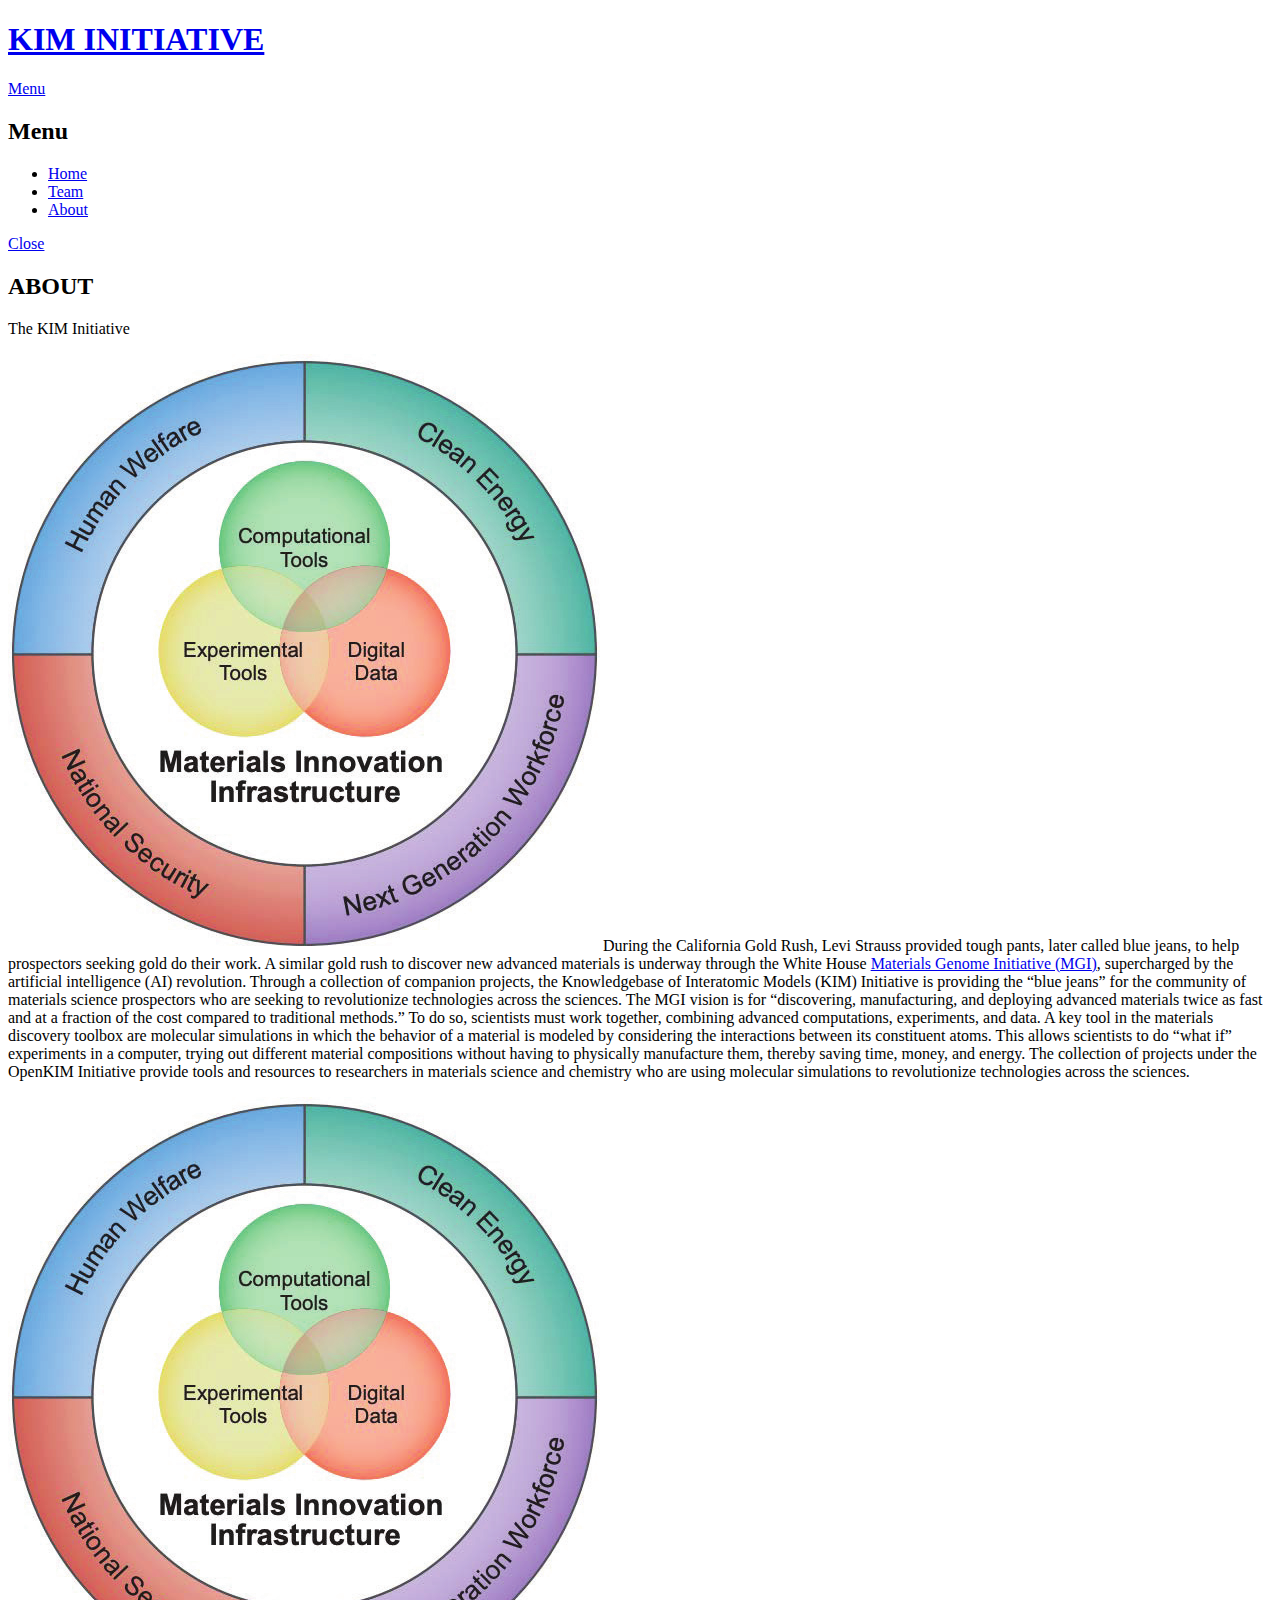
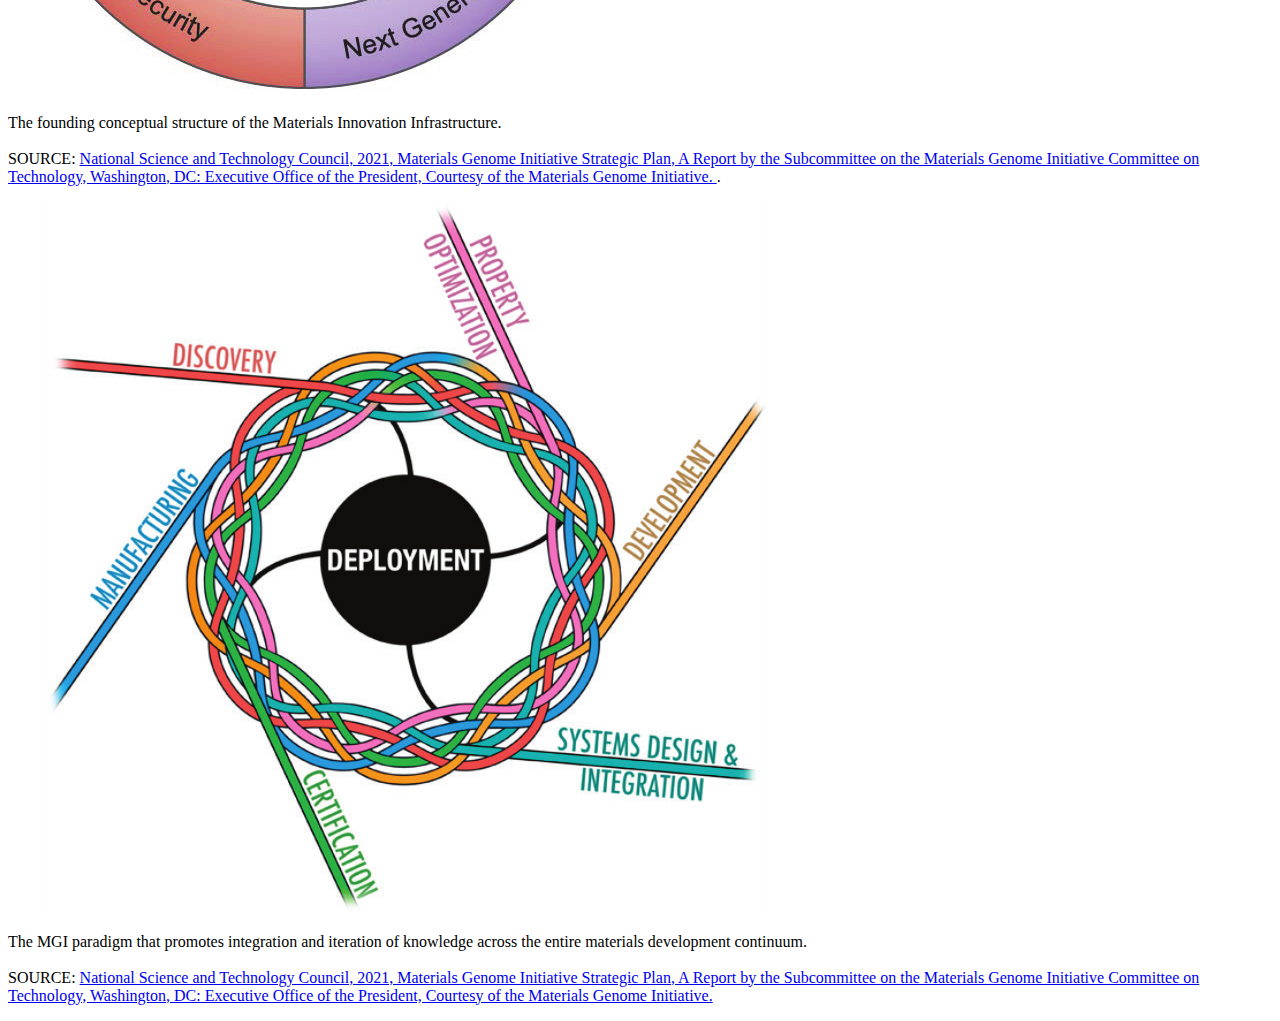
==== about.html @ f0a4ee63 "Add round kim logo, about page, main top learn more button" ====
<!DOCTYPE HTML>
<!--
	Solid State by HTML5 UP
	html5up.net | @ajlkn
	Free for personal and commercial use under the CCA 3.0 license (html5up.net/license)
-->
<html>

<head>
    <title>KIM INITIATIVE</title>
    <meta charset="utf-8" />
    <meta name="viewport" content="width=device-width, initial-scale=1, user-scalable=no" />
    <link rel="stylesheet" href="assets/css/main.css" />
    <noscript>
        <link rel="stylesheet" href="assets/css/noscript.css" />
    </noscript>
</head>

<body class="is-preload">

    <!-- Page Wrapper -->
    <div id="page-wrapper">

        <!-- Header -->
        <header id="header">
            <h1><a href="index.html">KIM INITIATIVE</a></h1>
            <nav>
                <a href="#menu">Menu</a>
            </nav>
        </header>

        <!-- Menu -->
        <nav id="menu">
            <div class="inner">
                <h2>Menu</h2>
                <ul class="links">
                    <li><a href="index.html">Home</a></li>
                    <li><a href="team.html">Team</a></li>
                    <li><a href="about.html">About</a></li>

                </ul>
                <a href="#" class="close">Close</a>
            </div>
        </nav>


        <!-- Wrapper -->
        <section id="wrapper">
            <header>
                <div class="inner">
                    <h2>ABOUT</h2>
                    <p>The KIM Initiative</p>
                </div>
            </header>

            <!-- Content -->

            <section class="wrapper  style1">
                <div class="inner">
                    <!-- <h3 class="major">Lorem ipsum dolor</h3> -->
                    <p><span class="image right"><img src="images/mgi_concept_structure.png"
                                alt="The founding conceptual structure of the Materials Innovation Infrastructure. SOURCE: National Science and Technology Council, 2021, Materials Genome Initiative Strategic Plan, A Report by the Subcommittee on the Materials Genome Initiative Committee on Technology, Washington, DC: Executive Office of the President, https://www.mgi.gov/sites/default/files/documents/MGI-2021-Strategic-Plan.pdf. Courtesy of the Materials Genome Initiative." /></span>During
                        the
                        California Gold
                        Rush, Levi Strauss provided tough pants,
                        later called blue jeans, to help prospectors seeking gold do their work. A
                        similar gold rush to discover new advanced materials is underway through
                        the White House <a
                            href="https://urldefense.proofpoint.com/v2/url?u=https-3A__www.mgi.gov_&d=DwIDaQ&c=slrrB7dE8n7gBJbeO0g-IQ&r=381O9jtKBxibcfT-2ivJMg&m=bTVy263Oti-pcMmK9OkUUCGPPVwXC06Tms4yRc2yTEPvdGibhcpRqh5Pj7lYFfXk&s=VzP3io6qEziQ2hsjiK24cLnwviiCS4mzLfBC6yzPMXs&e= "
                            target="_blank">Materials
                            Genome Initiative (MGI)</a>, supercharged by the artificial intelligence
                        (AI) revolution. Through a collection of companion projects, the
                        Knowledgebase of Interatomic Models (KIM) Initiative is providing the
                        “blue jeans” for the community of materials science prospectors who are
                        seeking to revolutionize technologies across the sciences.

                        The MGI vision is for “discovering, manufacturing, and deploying advanced
                        materials twice as fast and at a fraction of the cost compared to
                        traditional methods.” To do so, scientists must work together, combining
                        advanced computations, experiments, and data. A key tool in the materials
                        discovery toolbox are molecular simulations in which the behavior of a
                        material is modeled by considering the interactions between its
                        constituent atoms. This allows scientists to do “what if” experiments in a
                        computer, trying out different material compositions without having to
                        physically manufacture them, thereby saving time, money, and energy.

                        The collection of projects under the OpenKIM Initiative provide tools and
                        resources to researchers in materials science and chemistry who are using
                        molecular simulations to revolutionize technologies across the sciences.</p>


                </div>
            </section>
        </section>
        <section class="wrapper">
            <section class="inner">
                <!-- <section class="features"> -->
                <div class="box alt">
                    <div class="row gtr-uniform">
                        <div class="col-6">

                            <span class="image fit"><img src="images/mgi_concept_structure.png" alt="" />
                                <p>The founding conceptual structure of the Materials Innovation
                                    Infrastructure.<br><br>SOURCE:
                                    <a
                                        href="https://www.mgi.gov/sites/default/files/documents/MGI-2021-Strategic-Plan.pdf">National
                                        Science and Technology Council, 2021, Materials Genome Initiative Strategic
                                        Plan, A Report by the Subcommittee on the Materials Genome Initiative Committee
                                        on Technology, Washington, DC: Executive Office of the President, Courtesy of
                                        the Materials Genome Initiative.
                                    </a>.
                                </p>
                            </span>
                        </div>
                        <div class="col-6"><span class="image fit"><img src="images/discovery_to_deployment.png"
                                    alt="" />
                                <p>The MGI paradigm that promotes integration and iteration of knowledge across the
                                    entire materials development continuum.</br><br>SOURCE: <a
                                        href="https://www.mgi.gov/sites/default/files/documents/MGI-2021-Strategic-Plan.pdf">National
                                        Science and
                                        Technology Council, 2021, Materials Genome Initiative Strategic Plan, A
                                        Report by the Subcommittee on the Materials Genome
                                        Initiative Committee on Technology, Washington, DC: Executive Office of the
                                        President,
                                        Courtesy of the Materials Genome
                                        Initiative.</a></p>
                            </span>
                        </div>
                    </div>
                </div>
            </section>
        </section>

    </div>


    <!-- Footer -->


    </div>

    <!-- Scripts -->
    <script src="assets/js/jquery.min.js"></script>
    <script src="assets/js/jquery.scrollex.min.js"></script>
    <script src="assets/js/browser.min.js"></script>
    <script src="assets/js/breakpoints.min.js"></script>
    <script src="assets/js/util.js"></script>
    <script src="assets/js/main.js"></script>

</body>

</html>
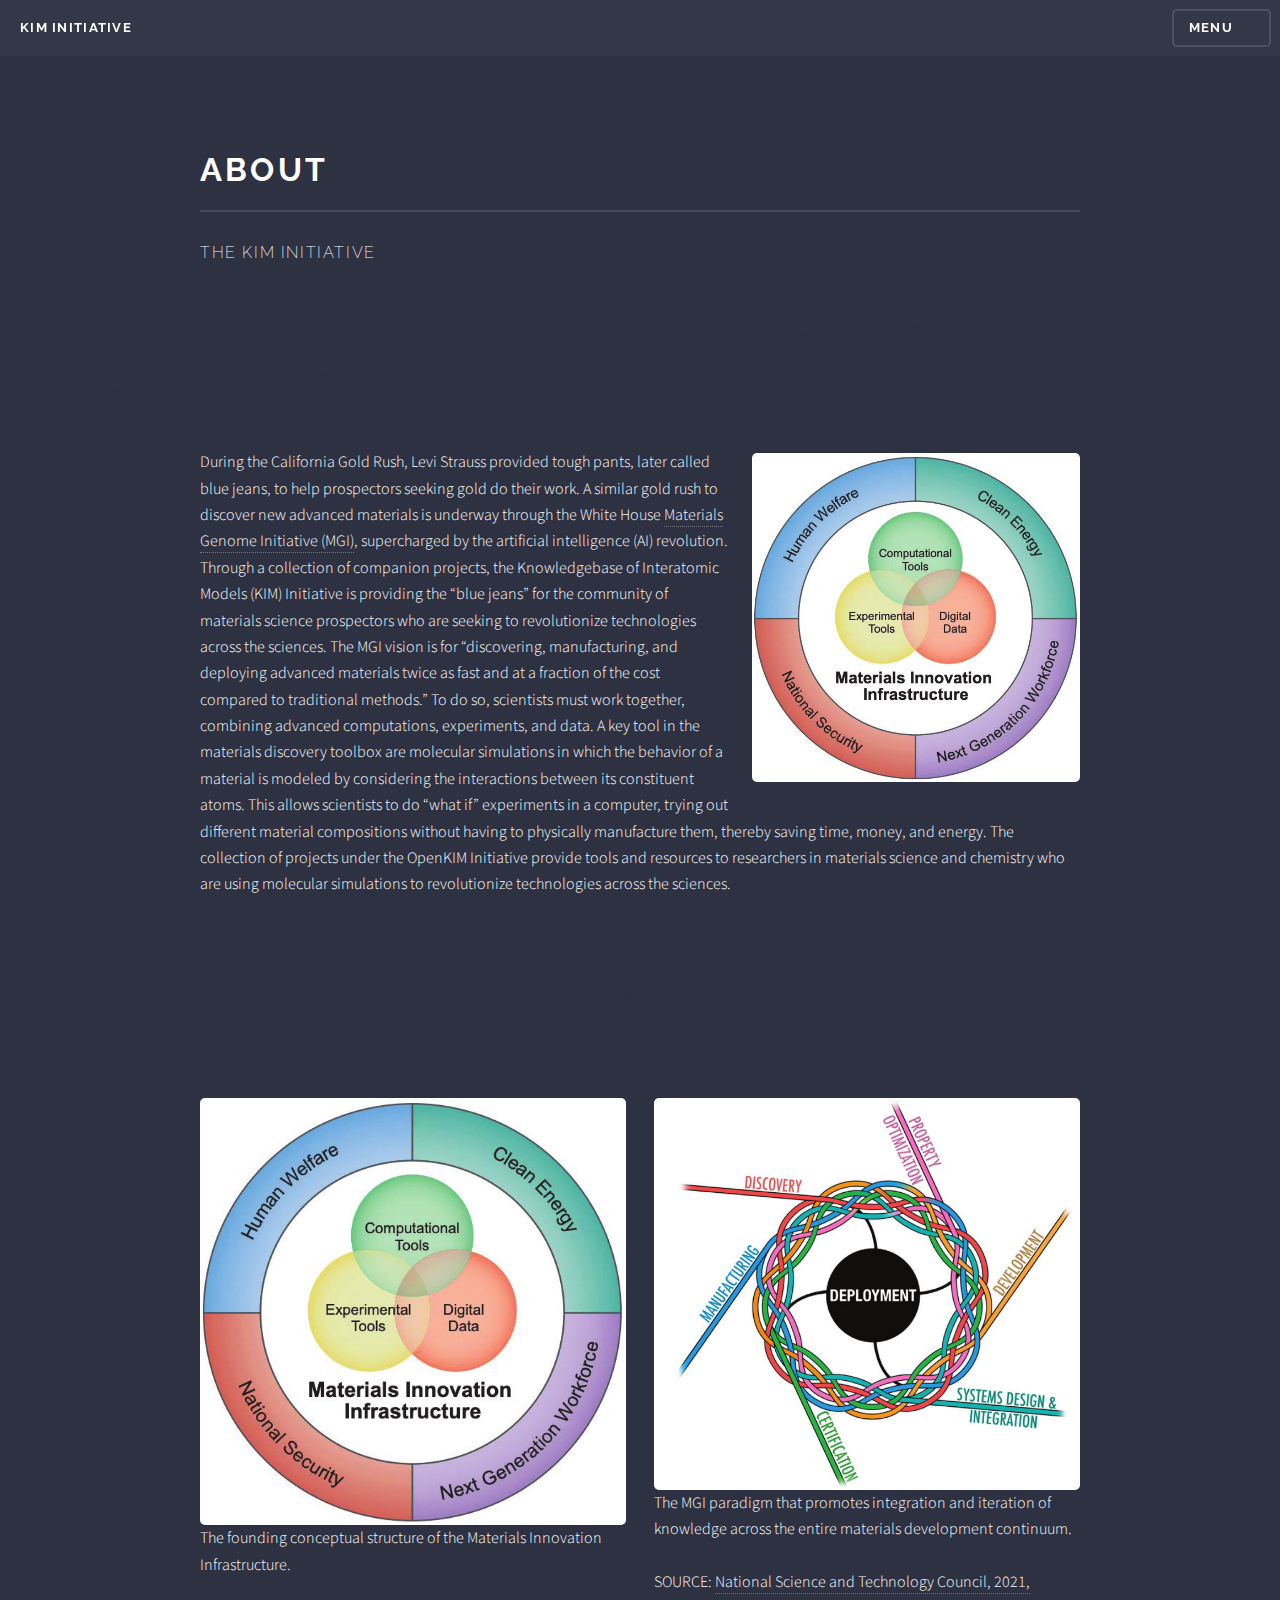
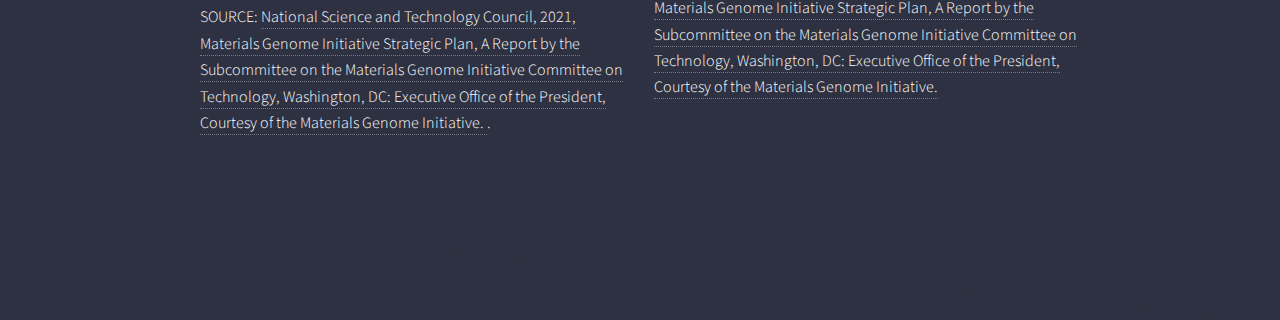
==== commit 4ad7d16e: "Remove conflict banner->wrapper shape" ====
--- a/about.html
+++ b/about.html
@@ -54,43 +54,45 @@
             </header>
 
             <!-- Content -->
+            <div class="wrapper">
+                <section class="wrapper style1">
+                    <div class="inner">
+                        <!-- <h3 class="major">Lorem ipsum dolor</h3> -->
+                        <p><span class="image right"><img src="images/mgi_concept_structure.png"
+                                    alt="The founding conceptual structure of the Materials Innovation Infrastructure. SOURCE: National Science and Technology Council, 2021, Materials Genome Initiative Strategic Plan, A Report by the Subcommittee on the Materials Genome Initiative Committee on Technology, Washington, DC: Executive Office of the President, https://www.mgi.gov/sites/default/files/documents/MGI-2021-Strategic-Plan.pdf. Courtesy of the Materials Genome Initiative." /></span>During
+                            the
+                            California Gold
+                            Rush, Levi Strauss provided tough pants,
+                            later called blue jeans, to help prospectors seeking gold do their work. A
+                            similar gold rush to discover new advanced materials is underway through
+                            the White House <a
+                                href="https://urldefense.proofpoint.com/v2/url?u=https-3A__www.mgi.gov_&d=DwIDaQ&c=slrrB7dE8n7gBJbeO0g-IQ&r=381O9jtKBxibcfT-2ivJMg&m=bTVy263Oti-pcMmK9OkUUCGPPVwXC06Tms4yRc2yTEPvdGibhcpRqh5Pj7lYFfXk&s=VzP3io6qEziQ2hsjiK24cLnwviiCS4mzLfBC6yzPMXs&e= "
+                                target="_blank">Materials
+                                Genome Initiative (MGI)</a>, supercharged by the artificial intelligence
+                            (AI) revolution. Through a collection of companion projects, the
+                            Knowledgebase of Interatomic Models (KIM) Initiative is providing the
+                            “blue jeans” for the community of materials science prospectors who are
+                            seeking to revolutionize technologies across the sciences.
 
-            <section class="wrapper  style1">
-                <div class="inner">
-                    <!-- <h3 class="major">Lorem ipsum dolor</h3> -->
-                    <p><span class="image right"><img src="images/mgi_concept_structure.png"
-                                alt="The founding conceptual structure of the Materials Innovation Infrastructure. SOURCE: National Science and Technology Council, 2021, Materials Genome Initiative Strategic Plan, A Report by the Subcommittee on the Materials Genome Initiative Committee on Technology, Washington, DC: Executive Office of the President, https://www.mgi.gov/sites/default/files/documents/MGI-2021-Strategic-Plan.pdf. Courtesy of the Materials Genome Initiative." /></span>During
-                        the
-                        California Gold
-                        Rush, Levi Strauss provided tough pants,
-                        later called blue jeans, to help prospectors seeking gold do their work. A
-                        similar gold rush to discover new advanced materials is underway through
-                        the White House <a
-                            href="https://urldefense.proofpoint.com/v2/url?u=https-3A__www.mgi.gov_&d=DwIDaQ&c=slrrB7dE8n7gBJbeO0g-IQ&r=381O9jtKBxibcfT-2ivJMg&m=bTVy263Oti-pcMmK9OkUUCGPPVwXC06Tms4yRc2yTEPvdGibhcpRqh5Pj7lYFfXk&s=VzP3io6qEziQ2hsjiK24cLnwviiCS4mzLfBC6yzPMXs&e= "
-                            target="_blank">Materials
-                            Genome Initiative (MGI)</a>, supercharged by the artificial intelligence
-                        (AI) revolution. Through a collection of companion projects, the
-                        Knowledgebase of Interatomic Models (KIM) Initiative is providing the
-                        “blue jeans” for the community of materials science prospectors who are
-                        seeking to revolutionize technologies across the sciences.
+                            The MGI vision is for “discovering, manufacturing, and deploying advanced
+                            materials twice as fast and at a fraction of the cost compared to
+                            traditional methods.” To do so, scientists must work together, combining
+                            advanced computations, experiments, and data. A key tool in the materials
+                            discovery toolbox are molecular simulations in which the behavior of a
+                            material is modeled by considering the interactions between its
+                            constituent atoms. This allows scientists to do “what if” experiments in a
+                            computer, trying out different material compositions without having to
+                            physically manufacture them, thereby saving time, money, and energy.
 
-                        The MGI vision is for “discovering, manufacturing, and deploying advanced
-                        materials twice as fast and at a fraction of the cost compared to
-                        traditional methods.” To do so, scientists must work together, combining
-                        advanced computations, experiments, and data. A key tool in the materials
-                        discovery toolbox are molecular simulations in which the behavior of a
-                        material is modeled by considering the interactions between its
-                        constituent atoms. This allows scientists to do “what if” experiments in a
-                        computer, trying out different material compositions without having to
-                        physically manufacture them, thereby saving time, money, and energy.
-
-                        The collection of projects under the OpenKIM Initiative provide tools and
-                        resources to researchers in materials science and chemistry who are using
-                        molecular simulations to revolutionize technologies across the sciences.</p>
+                            The collection of projects under the OpenKIM Initiative provide tools and
+                            resources to researchers in materials science and chemistry who are using
+                            molecular simulations to revolutionize technologies across the sciences.</p>
 
 
-                </div>
-            </section>
+                    </div>
+                </section>
+
+            </div>
         </section>
         <section class="wrapper">
             <section class="inner">
--- a/assets/css/main.css
+++ b/assets/css/main.css
@@ -0,0 +1,3240 @@
+@import 'fontawesome-all.min.css';
+@import url("https://fonts.googleapis.com/css?family=Raleway:200,700|Source+Sans+Pro:300,600,300italic,600italic");
+/*
+	Solid State by HTML5 UP
+	html5up.net | @ajlkn
+	Free for personal and commercial use under the CCA 3.0 license (html5up.net/license)
+*/
+html, body, div, span, applet, object,
+iframe, h1, h2, h3, h4, h5, h6, p, blockquote,
+pre, a, abbr, acronym, address, big, cite,
+code, del, dfn, em, img, ins, kbd, q, s, samp,
+small, strike, strong, sub, sup, tt, var, b,
+u, i, center, dl, dt, dd, ol, ul, li, fieldset,
+form, label, legend, table, caption, tbody,
+tfoot, thead, tr, th, td, article, aside,
+canvas, details, embed, figure, figcaption,
+footer, header, hgroup, menu, nav, output, ruby,
+section, summary, time, mark, audio, video {
+  margin: 0;
+  padding: 0;
+  border: 0;
+  font-size: 100%;
+  font: inherit;
+  vertical-align: baseline;
+}
+
+article, aside, details, figcaption, figure,
+footer, header, hgroup, menu, nav, section {
+  display: block;
+}
+
+body {
+  line-height: 1;
+}
+
+ol, ul {
+  list-style: none;
+}
+
+blockquote, q {
+  quotes: none;
+}
+blockquote:before, blockquote:after, q:before, q:after {
+  content: "";
+  content: none;
+}
+
+table {
+  border-collapse: collapse;
+  border-spacing: 0;
+}
+
+body {
+  -webkit-text-size-adjust: none;
+}
+
+mark {
+  background-color: transparent;
+  color: inherit;
+}
+
+input::-moz-focus-inner {
+  border: 0;
+  padding: 0;
+}
+
+input, select, textarea {
+  -moz-appearance: none;
+  -webkit-appearance: none;
+  appearance: none;
+}
+
+/* Basic */
+body {
+  -ms-overflow-style: scrollbar;
+}
+
+@media screen and (max-width: 480px) {
+  html, body {
+    min-width: 320px;
+  }
+}
+html {
+  box-sizing: border-box;
+}
+
+*, *:before, *:after {
+  box-sizing: inherit;
+}
+
+body {
+  background-color: #2e3141;
+  background-image: linear-gradient(to top, rgba(46, 49, 65, 0.8), rgba(46, 49, 65, 0.8)), url("../../images/bg.jpg");
+  background-size: auto, cover;
+  background-attachment: fixed, fixed;
+  background-position: center, center;
+}
+body.is-preload *, body.is-preload *:before, body.is-preload *:after {
+  animation: none !important;
+  transition: none !important;
+}
+
+/* Type */
+body, input, select, textarea {
+  color: #ffffff;
+  font-family: "Source Sans Pro", Helvetica, sans-serif;
+  font-size: 16.5pt;
+  font-weight: 300;
+  line-height: 1.65;
+}
+@media screen and (max-width: 1680px) {
+  body, input, select, textarea {
+    font-size: 13pt;
+  }
+}
+@media screen and (max-width: 1280px) {
+  body, input, select, textarea {
+    font-size: 12pt;
+  }
+}
+@media screen and (max-width: 980px) {
+  body, input, select, textarea {
+    font-size: 12pt;
+  }
+}
+@media screen and (max-width: 736px) {
+  body, input, select, textarea {
+    font-size: 12pt;
+  }
+}
+@media screen and (max-width: 480px) {
+  body, input, select, textarea {
+    font-size: 12pt;
+  }
+}
+
+a {
+  transition: color 0.2s ease-in-out, border-bottom-color 0.2s ease-in-out;
+  border-bottom: dotted 1px rgba(255, 255, 255, 0.35);
+  color: #ffffff;
+  text-decoration: none;
+}
+a:hover {
+  border-bottom-color: transparent;
+  color: #ffffff !important;
+}
+a.special:not(.button) {
+  text-decoration: none;
+  border-bottom: 0;
+  display: block;
+  font-family: Raleway, Helvetica, sans-serif;
+  font-size: 0.8em;
+  font-weight: 700;
+  letter-spacing: 0.1em;
+  margin: 0 0 2em 0;
+  text-transform: uppercase;
+}
+a.special:not(.button):before {
+  -moz-osx-font-smoothing: grayscale;
+  -webkit-font-smoothing: antialiased;
+  display: inline-block;
+  font-style: normal;
+  font-variant: normal;
+  text-rendering: auto;
+  line-height: 1;
+  text-transform: none !important;
+  font-family: "Font Awesome 5 Free";
+  font-weight: 900;
+}
+a.special:not(.button):before {
+  transition: background-color 0.2s ease-in-out;
+  border-radius: 100%;
+  border: solid 2px rgba(255, 255, 255, 0.125);
+  content: "\f105";
+  display: inline-block;
+  font-size: 1.25em;
+  height: 2em;
+  line-height: 1.75em;
+  margin-right: 0.85em;
+  text-align: center;
+  text-indent: 0.15em;
+  vertical-align: middle;
+  width: 2em;
+}
+a.special:not(.button):hover:before {
+  background-color: rgba(255, 255, 255, 0.025);
+}
+a.special:not(.button):active:before {
+  background-color: rgba(255, 255, 255, 0.075);
+}
+
+strong, b {
+  color: #ffffff;
+  font-weight: 600;
+}
+
+em, i {
+  font-style: italic;
+}
+
+p {
+  margin: 0 0 2em 0;
+}
+
+h1, h2, h3, h4, h5, h6 {
+  color: #ffffff;
+  font-family: Raleway, Helvetica, sans-serif;
+  font-weight: 700;
+  letter-spacing: 0.1em;
+  margin: 0 0 1em 0;
+  text-transform: uppercase;
+}
+h1 a, h2 a, h3 a, h4 a, h5 a, h6 a {
+  color: inherit;
+  text-decoration: none;
+  border-bottom: 0;
+}
+h1 span, h2 span, h3 span, h4 span, h5 span, h6 span {
+  font-weight: 200;
+}
+h1.major, h2.major, h3.major, h4.major, h5.major, h6.major {
+  padding-bottom: 1em;
+  border-bottom: solid 2px rgba(255, 255, 255, 0.125);
+}
+
+h2 {
+  font-size: 1.2em;
+}
+
+h3 {
+  font-size: 0.9em;
+}
+
+h4 {
+  font-size: 0.7em;
+}
+
+h5 {
+  font-size: 0.7em;
+}
+
+h6 {
+  font-size: 0.7em;
+}
+
+@media screen and (max-width: 736px) {
+  h2 {
+    font-size: 1em;
+  }
+  h3 {
+    font-size: 0.8em;
+  }
+}
+sub {
+  font-size: 0.8em;
+  position: relative;
+  top: 0.5em;
+}
+
+sup {
+  font-size: 0.8em;
+  position: relative;
+  top: -0.5em;
+}
+
+blockquote {
+  border-left: solid 4px rgba(255, 255, 255, 0.125);
+  font-style: italic;
+  margin: 0 0 2em 0;
+  padding: 0.5em 0 0.5em 2em;
+}
+
+code {
+  background: rgba(255, 255, 255, 0.025);
+  border-radius: 5px;
+  border: solid 2px rgba(255, 255, 255, 0.125);
+  font-family: "Courier New", monospace;
+  font-size: 0.9em;
+  margin: 0 0.25em;
+  padding: 0.25em 0.65em;
+}
+
+pre {
+  -webkit-overflow-scrolling: touch;
+  font-family: "Courier New", monospace;
+  font-size: 0.9em;
+  margin: 0 0 2em 0;
+}
+pre code {
+  display: block;
+  line-height: 1.75em;
+  padding: 1em 1.5em;
+  overflow-x: auto;
+}
+
+hr {
+  border: 0;
+  border-bottom: solid 2px rgba(255, 255, 255, 0.125);
+  margin: 2.5em 0;
+}
+hr.major {
+  margin: 4em 0;
+}
+
+.align-left {
+  text-align: left;
+}
+
+.align-center {
+  text-align: center;
+}
+
+.align-right {
+  text-align: right;
+}
+
+/* Row */
+.row {
+  display: flex;
+  flex-wrap: wrap;
+  box-sizing: border-box;
+  align-items: stretch;
+}
+.row > * {
+  box-sizing: border-box;
+}
+.row.gtr-uniform > * > :last-child {
+  margin-bottom: 0;
+}
+.row.aln-left {
+  justify-content: flex-start;
+}
+.row.aln-center {
+  justify-content: center;
+}
+.row.aln-right {
+  justify-content: flex-end;
+}
+.row.aln-top {
+  align-items: flex-start;
+}
+.row.aln-middle {
+  align-items: center;
+}
+.row.aln-bottom {
+  align-items: flex-end;
+}
+.row > .imp {
+  order: -1;
+}
+.row > .col-1 {
+  width: 8.3333333333%;
+}
+.row > .off-1 {
+  margin-left: 8.3333333333%;
+}
+.row > .col-2 {
+  width: 16.6666666667%;
+}
+.row > .off-2 {
+  margin-left: 16.6666666667%;
+}
+.row > .col-3 {
+  width: 25%;
+}
+.row > .off-3 {
+  margin-left: 25%;
+}
+.row > .col-4 {
+  width: 33.3333333333%;
+}
+.row > .off-4 {
+  margin-left: 33.3333333333%;
+}
+.row > .col-5 {
+  width: 41.6666666667%;
+}
+.row > .off-5 {
+  margin-left: 41.6666666667%;
+}
+.row > .col-6 {
+  width: 50%;
+}
+.row > .off-6 {
+  margin-left: 50%;
+}
+.row > .col-7 {
+  width: 58.3333333333%;
+}
+.row > .off-7 {
+  margin-left: 58.3333333333%;
+}
+.row > .col-8 {
+  width: 66.6666666667%;
+}
+.row > .off-8 {
+  margin-left: 66.6666666667%;
+}
+.row > .col-9 {
+  width: 75%;
+}
+.row > .off-9 {
+  margin-left: 75%;
+}
+.row > .col-10 {
+  width: 83.3333333333%;
+}
+.row > .off-10 {
+  margin-left: 83.3333333333%;
+}
+.row > .col-11 {
+  width: 91.6666666667%;
+}
+.row > .off-11 {
+  margin-left: 91.6666666667%;
+}
+.row > .col-12 {
+  width: 100%;
+}
+.row > .off-12 {
+  margin-left: 100%;
+}
+.row.gtr-0 {
+  margin-top: 0;
+  margin-left: 0em;
+}
+.row.gtr-0 > * {
+  padding: 0 0 0 0em;
+}
+.row.gtr-0.gtr-uniform {
+  margin-top: 0em;
+}
+.row.gtr-0.gtr-uniform > * {
+  padding-top: 0em;
+}
+.row.gtr-25 {
+  margin-top: 0;
+  margin-left: -0.4375em;
+}
+.row.gtr-25 > * {
+  padding: 0 0 0 0.4375em;
+}
+.row.gtr-25.gtr-uniform {
+  margin-top: -0.4375em;
+}
+.row.gtr-25.gtr-uniform > * {
+  padding-top: 0.4375em;
+}
+.row.gtr-50 {
+  margin-top: 0;
+  margin-left: -0.875em;
+}
+.row.gtr-50 > * {
+  padding: 0 0 0 0.875em;
+}
+.row.gtr-50.gtr-uniform {
+  margin-top: -0.875em;
+}
+.row.gtr-50.gtr-uniform > * {
+  padding-top: 0.875em;
+}
+.row {
+  margin-top: 0;
+  margin-left: -1.75em;
+}
+.row > * {
+  padding: 0 0 0 1.75em;
+}
+.row.gtr-uniform {
+  margin-top: -1.75em;
+}
+.row.gtr-uniform > * {
+  padding-top: 1.75em;
+}
+.row.gtr-150 {
+  margin-top: 0;
+  margin-left: -2.625em;
+}
+.row.gtr-150 > * {
+  padding: 0 0 0 2.625em;
+}
+.row.gtr-150.gtr-uniform {
+  margin-top: -2.625em;
+}
+.row.gtr-150.gtr-uniform > * {
+  padding-top: 2.625em;
+}
+.row.gtr-200 {
+  margin-top: 0;
+  margin-left: -3.5em;
+}
+.row.gtr-200 > * {
+  padding: 0 0 0 3.5em;
+}
+.row.gtr-200.gtr-uniform {
+  margin-top: -3.5em;
+}
+.row.gtr-200.gtr-uniform > * {
+  padding-top: 3.5em;
+}
+@media screen and (max-width: 1680px) {
+  .row {
+    display: flex;
+    flex-wrap: wrap;
+    box-sizing: border-box;
+    align-items: stretch;
+  }
+  .row > * {
+    box-sizing: border-box;
+  }
+  .row.gtr-uniform > * > :last-child {
+    margin-bottom: 0;
+  }
+  .row.aln-left {
+    justify-content: flex-start;
+  }
+  .row.aln-center {
+    justify-content: center;
+  }
+  .row.aln-right {
+    justify-content: flex-end;
+  }
+  .row.aln-top {
+    align-items: flex-start;
+  }
+  .row.aln-middle {
+    align-items: center;
+  }
+  .row.aln-bottom {
+    align-items: flex-end;
+  }
+  .row > .imp-xlarge {
+    order: -1;
+  }
+  .row > .col-1-xlarge {
+    width: 8.3333333333%;
+  }
+  .row > .off-1-xlarge {
+    margin-left: 8.3333333333%;
+  }
+  .row > .col-2-xlarge {
+    width: 16.6666666667%;
+  }
+  .row > .off-2-xlarge {
+    margin-left: 16.6666666667%;
+  }
+  .row > .col-3-xlarge {
+    width: 25%;
+  }
+  .row > .off-3-xlarge {
+    margin-left: 25%;
+  }
+  .row > .col-4-xlarge {
+    width: 33.3333333333%;
+  }
+  .row > .off-4-xlarge {
+    margin-left: 33.3333333333%;
+  }
+  .row > .col-5-xlarge {
+    width: 41.6666666667%;
+  }
+  .row > .off-5-xlarge {
+    margin-left: 41.6666666667%;
+  }
+  .row > .col-6-xlarge {
+    width: 50%;
+  }
+  .row > .off-6-xlarge {
+    margin-left: 50%;
+  }
+  .row > .col-7-xlarge {
+    width: 58.3333333333%;
+  }
+  .row > .off-7-xlarge {
+    margin-left: 58.3333333333%;
+  }
+  .row > .col-8-xlarge {
+    width: 66.6666666667%;
+  }
+  .row > .off-8-xlarge {
+    margin-left: 66.6666666667%;
+  }
+  .row > .col-9-xlarge {
+    width: 75%;
+  }
+  .row > .off-9-xlarge {
+    margin-left: 75%;
+  }
+  .row > .col-10-xlarge {
+    width: 83.3333333333%;
+  }
+  .row > .off-10-xlarge {
+    margin-left: 83.3333333333%;
+  }
+  .row > .col-11-xlarge {
+    width: 91.6666666667%;
+  }
+  .row > .off-11-xlarge {
+    margin-left: 91.6666666667%;
+  }
+  .row > .col-12-xlarge {
+    width: 100%;
+  }
+  .row > .off-12-xlarge {
+    margin-left: 100%;
+  }
+  .row.gtr-0 {
+    margin-top: 0;
+    margin-left: 0em;
+  }
+  .row.gtr-0 > * {
+    padding: 0 0 0 0em;
+  }
+  .row.gtr-0.gtr-uniform {
+    margin-top: 0em;
+  }
+  .row.gtr-0.gtr-uniform > * {
+    padding-top: 0em;
+  }
+  .row.gtr-25 {
+    margin-top: 0;
+    margin-left: -0.4375em;
+  }
+  .row.gtr-25 > * {
+    padding: 0 0 0 0.4375em;
+  }
+  .row.gtr-25.gtr-uniform {
+    margin-top: -0.4375em;
+  }
+  .row.gtr-25.gtr-uniform > * {
+    padding-top: 0.4375em;
+  }
+  .row.gtr-50 {
+    margin-top: 0;
+    margin-left: -0.875em;
+  }
+  .row.gtr-50 > * {
+    padding: 0 0 0 0.875em;
+  }
+  .row.gtr-50.gtr-uniform {
+    margin-top: -0.875em;
+  }
+  .row.gtr-50.gtr-uniform > * {
+    padding-top: 0.875em;
+  }
+  .row {
+    margin-top: 0;
+    margin-left: -1.75em;
+  }
+  .row > * {
+    padding: 0 0 0 1.75em;
+  }
+  .row.gtr-uniform {
+    margin-top: -1.75em;
+  }
+  .row.gtr-uniform > * {
+    padding-top: 1.75em;
+  }
+  .row.gtr-150 {
+    margin-top: 0;
+    margin-left: -2.625em;
+  }
+  .row.gtr-150 > * {
+    padding: 0 0 0 2.625em;
+  }
+  .row.gtr-150.gtr-uniform {
+    margin-top: -2.625em;
+  }
+  .row.gtr-150.gtr-uniform > * {
+    padding-top: 2.625em;
+  }
+  .row.gtr-200 {
+    margin-top: 0;
+    margin-left: -3.5em;
+  }
+  .row.gtr-200 > * {
+    padding: 0 0 0 3.5em;
+  }
+  .row.gtr-200.gtr-uniform {
+    margin-top: -3.5em;
+  }
+  .row.gtr-200.gtr-uniform > * {
+    padding-top: 3.5em;
+  }
+}
+@media screen and (max-width: 1280px) {
+  .row {
+    display: flex;
+    flex-wrap: wrap;
+    box-sizing: border-box;
+    align-items: stretch;
+  }
+  .row > * {
+    box-sizing: border-box;
+  }
+  .row.gtr-uniform > * > :last-child {
+    margin-bottom: 0;
+  }
+  .row.aln-left {
+    justify-content: flex-start;
+  }
+  .row.aln-center {
+    justify-content: center;
+  }
+  .row.aln-right {
+    justify-content: flex-end;
+  }
+  .row.aln-top {
+    align-items: flex-start;
+  }
+  .row.aln-middle {
+    align-items: center;
+  }
+  .row.aln-bottom {
+    align-items: flex-end;
+  }
+  .row > .imp-large {
+    order: -1;
+  }
+  .row > .col-1-large {
+    width: 8.3333333333%;
+  }
+  .row > .off-1-large {
+    margin-left: 8.3333333333%;
+  }
+  .row > .col-2-large {
+    width: 16.6666666667%;
+  }
+  .row > .off-2-large {
+    margin-left: 16.6666666667%;
+  }
+  .row > .col-3-large {
+    width: 25%;
+  }
+  .row > .off-3-large {
+    margin-left: 25%;
+  }
+  .row > .col-4-large {
+    width: 33.3333333333%;
+  }
+  .row > .off-4-large {
+    margin-left: 33.3333333333%;
+  }
+  .row > .col-5-large {
+    width: 41.6666666667%;
+  }
+  .row > .off-5-large {
+    margin-left: 41.6666666667%;
+  }
+  .row > .col-6-large {
+    width: 50%;
+  }
+  .row > .off-6-large {
+    margin-left: 50%;
+  }
+  .row > .col-7-large {
+    width: 58.3333333333%;
+  }
+  .row > .off-7-large {
+    margin-left: 58.3333333333%;
+  }
+  .row > .col-8-large {
+    width: 66.6666666667%;
+  }
+  .row > .off-8-large {
+    margin-left: 66.6666666667%;
+  }
+  .row > .col-9-large {
+    width: 75%;
+  }
+  .row > .off-9-large {
+    margin-left: 75%;
+  }
+  .row > .col-10-large {
+    width: 83.3333333333%;
+  }
+  .row > .off-10-large {
+    margin-left: 83.3333333333%;
+  }
+  .row > .col-11-large {
+    width: 91.6666666667%;
+  }
+  .row > .off-11-large {
+    margin-left: 91.6666666667%;
+  }
+  .row > .col-12-large {
+    width: 100%;
+  }
+  .row > .off-12-large {
+    margin-left: 100%;
+  }
+  .row.gtr-0 {
+    margin-top: 0;
+    margin-left: 0em;
+  }
+  .row.gtr-0 > * {
+    padding: 0 0 0 0em;
+  }
+  .row.gtr-0.gtr-uniform {
+    margin-top: 0em;
+  }
+  .row.gtr-0.gtr-uniform > * {
+    padding-top: 0em;
+  }
+  .row.gtr-25 {
+    margin-top: 0;
+    margin-left: -0.4375em;
+  }
+  .row.gtr-25 > * {
+    padding: 0 0 0 0.4375em;
+  }
+  .row.gtr-25.gtr-uniform {
+    margin-top: -0.4375em;
+  }
+  .row.gtr-25.gtr-uniform > * {
+    padding-top: 0.4375em;
+  }
+  .row.gtr-50 {
+    margin-top: 0;
+    margin-left: -0.875em;
+  }
+  .row.gtr-50 > * {
+    padding: 0 0 0 0.875em;
+  }
+  .row.gtr-50.gtr-uniform {
+    margin-top: -0.875em;
+  }
+  .row.gtr-50.gtr-uniform > * {
+    padding-top: 0.875em;
+  }
+  .row {
+    margin-top: 0;
+    margin-left: -1.75em;
+  }
+  .row > * {
+    padding: 0 0 0 1.75em;
+  }
+  .row.gtr-uniform {
+    margin-top: -1.75em;
+  }
+  .row.gtr-uniform > * {
+    padding-top: 1.75em;
+  }
+  .row.gtr-150 {
+    margin-top: 0;
+    margin-left: -2.625em;
+  }
+  .row.gtr-150 > * {
+    padding: 0 0 0 2.625em;
+  }
+  .row.gtr-150.gtr-uniform {
+    margin-top: -2.625em;
+  }
+  .row.gtr-150.gtr-uniform > * {
+    padding-top: 2.625em;
+  }
+  .row.gtr-200 {
+    margin-top: 0;
+    margin-left: -3.5em;
+  }
+  .row.gtr-200 > * {
+    padding: 0 0 0 3.5em;
+  }
+  .row.gtr-200.gtr-uniform {
+    margin-top: -3.5em;
+  }
+  .row.gtr-200.gtr-uniform > * {
+    padding-top: 3.5em;
+  }
+}
+@media screen and (max-width: 980px) {
+  .row {
+    display: flex;
+    flex-wrap: wrap;
+    box-sizing: border-box;
+    align-items: stretch;
+  }
+  .row > * {
+    box-sizing: border-box;
+  }
+  .row.gtr-uniform > * > :last-child {
+    margin-bottom: 0;
+  }
+  .row.aln-left {
+    justify-content: flex-start;
+  }
+  .row.aln-center {
+    justify-content: center;
+  }
+  .row.aln-right {
+    justify-content: flex-end;
+  }
+  .row.aln-top {
+    align-items: flex-start;
+  }
+  .row.aln-middle {
+    align-items: center;
+  }
+  .row.aln-bottom {
+    align-items: flex-end;
+  }
+  .row > .imp-medium {
+    order: -1;
+  }
+  .row > .col-1-medium {
+    width: 8.3333333333%;
+  }
+  .row > .off-1-medium {
+    margin-left: 8.3333333333%;
+  }
+  .row > .col-2-medium {
+    width: 16.6666666667%;
+  }
+  .row > .off-2-medium {
+    margin-left: 16.6666666667%;
+  }
+  .row > .col-3-medium {
+    width: 25%;
+  }
+  .row > .off-3-medium {
+    margin-left: 25%;
+  }
+  .row > .col-4-medium {
+    width: 33.3333333333%;
+  }
+  .row > .off-4-medium {
+    margin-left: 33.3333333333%;
+  }
+  .row > .col-5-medium {
+    width: 41.6666666667%;
+  }
+  .row > .off-5-medium {
+    margin-left: 41.6666666667%;
+  }
+  .row > .col-6-medium {
+    width: 50%;
+  }
+  .row > .off-6-medium {
+    margin-left: 50%;
+  }
+  .row > .col-7-medium {
+    width: 58.3333333333%;
+  }
+  .row > .off-7-medium {
+    margin-left: 58.3333333333%;
+  }
+  .row > .col-8-medium {
+    width: 66.6666666667%;
+  }
+  .row > .off-8-medium {
+    margin-left: 66.6666666667%;
+  }
+  .row > .col-9-medium {
+    width: 75%;
+  }
+  .row > .off-9-medium {
+    margin-left: 75%;
+  }
+  .row > .col-10-medium {
+    width: 83.3333333333%;
+  }
+  .row > .off-10-medium {
+    margin-left: 83.3333333333%;
+  }
+  .row > .col-11-medium {
+    width: 91.6666666667%;
+  }
+  .row > .off-11-medium {
+    margin-left: 91.6666666667%;
+  }
+  .row > .col-12-medium {
+    width: 100%;
+  }
+  .row > .off-12-medium {
+    margin-left: 100%;
+  }
+  .row.gtr-0 {
+    margin-top: 0;
+    margin-left: 0em;
+  }
+  .row.gtr-0 > * {
+    padding: 0 0 0 0em;
+  }
+  .row.gtr-0.gtr-uniform {
+    margin-top: 0em;
+  }
+  .row.gtr-0.gtr-uniform > * {
+    padding-top: 0em;
+  }
+  .row.gtr-25 {
+    margin-top: 0;
+    margin-left: -0.4375em;
+  }
+  .row.gtr-25 > * {
+    padding: 0 0 0 0.4375em;
+  }
+  .row.gtr-25.gtr-uniform {
+    margin-top: -0.4375em;
+  }
+  .row.gtr-25.gtr-uniform > * {
+    padding-top: 0.4375em;
+  }
+  .row.gtr-50 {
+    margin-top: 0;
+    margin-left: -0.875em;
+  }
+  .row.gtr-50 > * {
+    padding: 0 0 0 0.875em;
+  }
+  .row.gtr-50.gtr-uniform {
+    margin-top: -0.875em;
+  }
+  .row.gtr-50.gtr-uniform > * {
+    padding-top: 0.875em;
+  }
+  .row {
+    margin-top: 0;
+    margin-left: -1.75em;
+  }
+  .row > * {
+    padding: 0 0 0 1.75em;
+  }
+  .row.gtr-uniform {
+    margin-top: -1.75em;
+  }
+  .row.gtr-uniform > * {
+    padding-top: 1.75em;
+  }
+  .row.gtr-150 {
+    margin-top: 0;
+    margin-left: -2.625em;
+  }
+  .row.gtr-150 > * {
+    padding: 0 0 0 2.625em;
+  }
+  .row.gtr-150.gtr-uniform {
+    margin-top: -2.625em;
+  }
+  .row.gtr-150.gtr-uniform > * {
+    padding-top: 2.625em;
+  }
+  .row.gtr-200 {
+    margin-top: 0;
+    margin-left: -3.5em;
+  }
+  .row.gtr-200 > * {
+    padding: 0 0 0 3.5em;
+  }
+  .row.gtr-200.gtr-uniform {
+    margin-top: -3.5em;
+  }
+  .row.gtr-200.gtr-uniform > * {
+    padding-top: 3.5em;
+  }
+}
+@media screen and (max-width: 736px) {
+  .row {
+    display: flex;
+    flex-wrap: wrap;
+    box-sizing: border-box;
+    align-items: stretch;
+  }
+  .row > * {
+    box-sizing: border-box;
+  }
+  .row.gtr-uniform > * > :last-child {
+    margin-bottom: 0;
+  }
+  .row.aln-left {
+    justify-content: flex-start;
+  }
+  .row.aln-center {
+    justify-content: center;
+  }
+  .row.aln-right {
+    justify-content: flex-end;
+  }
+  .row.aln-top {
+    align-items: flex-start;
+  }
+  .row.aln-middle {
+    align-items: center;
+  }
+  .row.aln-bottom {
+    align-items: flex-end;
+  }
+  .row > .imp-small {
+    order: -1;
+  }
+  .row > .col-1-small {
+    width: 8.3333333333%;
+  }
+  .row > .off-1-small {
+    margin-left: 8.3333333333%;
+  }
+  .row > .col-2-small {
+    width: 16.6666666667%;
+  }
+  .row > .off-2-small {
+    margin-left: 16.6666666667%;
+  }
+  .row > .col-3-small {
+    width: 25%;
+  }
+  .row > .off-3-small {
+    margin-left: 25%;
+  }
+  .row > .col-4-small {
+    width: 33.3333333333%;
+  }
+  .row > .off-4-small {
+    margin-left: 33.3333333333%;
+  }
+  .row > .col-5-small {
+    width: 41.6666666667%;
+  }
+  .row > .off-5-small {
+    margin-left: 41.6666666667%;
+  }
+  .row > .col-6-small {
+    width: 50%;
+  }
+  .row > .off-6-small {
+    margin-left: 50%;
+  }
+  .row > .col-7-small {
+    width: 58.3333333333%;
+  }
+  .row > .off-7-small {
+    margin-left: 58.3333333333%;
+  }
+  .row > .col-8-small {
+    width: 66.6666666667%;
+  }
+  .row > .off-8-small {
+    margin-left: 66.6666666667%;
+  }
+  .row > .col-9-small {
+    width: 75%;
+  }
+  .row > .off-9-small {
+    margin-left: 75%;
+  }
+  .row > .col-10-small {
+    width: 83.3333333333%;
+  }
+  .row > .off-10-small {
+    margin-left: 83.3333333333%;
+  }
+  .row > .col-11-small {
+    width: 91.6666666667%;
+  }
+  .row > .off-11-small {
+    margin-left: 91.6666666667%;
+  }
+  .row > .col-12-small {
+    width: 100%;
+  }
+  .row > .off-12-small {
+    margin-left: 100%;
+  }
+  .row.gtr-0 {
+    margin-top: 0;
+    margin-left: 0em;
+  }
+  .row.gtr-0 > * {
+    padding: 0 0 0 0em;
+  }
+  .row.gtr-0.gtr-uniform {
+    margin-top: 0em;
+  }
+  .row.gtr-0.gtr-uniform > * {
+    padding-top: 0em;
+  }
+  .row.gtr-25 {
+    margin-top: 0;
+    margin-left: -0.3125em;
+  }
+  .row.gtr-25 > * {
+    padding: 0 0 0 0.3125em;
+  }
+  .row.gtr-25.gtr-uniform {
+    margin-top: -0.3125em;
+  }
+  .row.gtr-25.gtr-uniform > * {
+    padding-top: 0.3125em;
+  }
+  .row.gtr-50 {
+    margin-top: 0;
+    margin-left: -0.625em;
+  }
+  .row.gtr-50 > * {
+    padding: 0 0 0 0.625em;
+  }
+  .row.gtr-50.gtr-uniform {
+    margin-top: -0.625em;
+  }
+  .row.gtr-50.gtr-uniform > * {
+    padding-top: 0.625em;
+  }
+  .row {
+    margin-top: 0;
+    margin-left: -1.25em;
+  }
+  .row > * {
+    padding: 0 0 0 1.25em;
+  }
+  .row.gtr-uniform {
+    margin-top: -1.25em;
+  }
+  .row.gtr-uniform > * {
+    padding-top: 1.25em;
+  }
+  .row.gtr-150 {
+    margin-top: 0;
+    margin-left: -1.875em;
+  }
+  .row.gtr-150 > * {
+    padding: 0 0 0 1.875em;
+  }
+  .row.gtr-150.gtr-uniform {
+    margin-top: -1.875em;
+  }
+  .row.gtr-150.gtr-uniform > * {
+    padding-top: 1.875em;
+  }
+  .row.gtr-200 {
+    margin-top: 0;
+    margin-left: -2.5em;
+  }
+  .row.gtr-200 > * {
+    padding: 0 0 0 2.5em;
+  }
+  .row.gtr-200.gtr-uniform {
+    margin-top: -2.5em;
+  }
+  .row.gtr-200.gtr-uniform > * {
+    padding-top: 2.5em;
+  }
+}
+@media screen and (max-width: 480px) {
+  .row {
+    display: flex;
+    flex-wrap: wrap;
+    box-sizing: border-box;
+    align-items: stretch;
+  }
+  .row > * {
+    box-sizing: border-box;
+  }
+  .row.gtr-uniform > * > :last-child {
+    margin-bottom: 0;
+  }
+  .row.aln-left {
+    justify-content: flex-start;
+  }
+  .row.aln-center {
+    justify-content: center;
+  }
+  .row.aln-right {
+    justify-content: flex-end;
+  }
+  .row.aln-top {
+    align-items: flex-start;
+  }
+  .row.aln-middle {
+    align-items: center;
+  }
+  .row.aln-bottom {
+    align-items: flex-end;
+  }
+  .row > .imp-xsmall {
+    order: -1;
+  }
+  .row > .col-1-xsmall {
+    width: 8.3333333333%;
+  }
+  .row > .off-1-xsmall {
+    margin-left: 8.3333333333%;
+  }
+  .row > .col-2-xsmall {
+    width: 16.6666666667%;
+  }
+  .row > .off-2-xsmall {
+    margin-left: 16.6666666667%;
+  }
+  .row > .col-3-xsmall {
+    width: 25%;
+  }
+  .row > .off-3-xsmall {
+    margin-left: 25%;
+  }
+  .row > .col-4-xsmall {
+    width: 33.3333333333%;
+  }
+  .row > .off-4-xsmall {
+    margin-left: 33.3333333333%;
+  }
+  .row > .col-5-xsmall {
+    width: 41.6666666667%;
+  }
+  .row > .off-5-xsmall {
+    margin-left: 41.6666666667%;
+  }
+  .row > .col-6-xsmall {
+    width: 50%;
+  }
+  .row > .off-6-xsmall {
+    margin-left: 50%;
+  }
+  .row > .col-7-xsmall {
+    width: 58.3333333333%;
+  }
+  .row > .off-7-xsmall {
+    margin-left: 58.3333333333%;
+  }
+  .row > .col-8-xsmall {
+    width: 66.6666666667%;
+  }
+  .row > .off-8-xsmall {
+    margin-left: 66.6666666667%;
+  }
+  .row > .col-9-xsmall {
+    width: 75%;
+  }
+  .row > .off-9-xsmall {
+    margin-left: 75%;
+  }
+  .row > .col-10-xsmall {
+    width: 83.3333333333%;
+  }
+  .row > .off-10-xsmall {
+    margin-left: 83.3333333333%;
+  }
+  .row > .col-11-xsmall {
+    width: 91.6666666667%;
+  }
+  .row > .off-11-xsmall {
+    margin-left: 91.6666666667%;
+  }
+  .row > .col-12-xsmall {
+    width: 100%;
+  }
+  .row > .off-12-xsmall {
+    margin-left: 100%;
+  }
+  .row.gtr-0 {
+    margin-top: 0;
+    margin-left: 0em;
+  }
+  .row.gtr-0 > * {
+    padding: 0 0 0 0em;
+  }
+  .row.gtr-0.gtr-uniform {
+    margin-top: 0em;
+  }
+  .row.gtr-0.gtr-uniform > * {
+    padding-top: 0em;
+  }
+  .row.gtr-25 {
+    margin-top: 0;
+    margin-left: -0.3125em;
+  }
+  .row.gtr-25 > * {
+    padding: 0 0 0 0.3125em;
+  }
+  .row.gtr-25.gtr-uniform {
+    margin-top: -0.3125em;
+  }
+  .row.gtr-25.gtr-uniform > * {
+    padding-top: 0.3125em;
+  }
+  .row.gtr-50 {
+    margin-top: 0;
+    margin-left: -0.625em;
+  }
+  .row.gtr-50 > * {
+    padding: 0 0 0 0.625em;
+  }
+  .row.gtr-50.gtr-uniform {
+    margin-top: -0.625em;
+  }
+  .row.gtr-50.gtr-uniform > * {
+    padding-top: 0.625em;
+  }
+  .row {
+    margin-top: 0;
+    margin-left: -1.25em;
+  }
+  .row > * {
+    padding: 0 0 0 1.25em;
+  }
+  .row.gtr-uniform {
+    margin-top: -1.25em;
+  }
+  .row.gtr-uniform > * {
+    padding-top: 1.25em;
+  }
+  .row.gtr-150 {
+    margin-top: 0;
+    margin-left: -1.875em;
+  }
+  .row.gtr-150 > * {
+    padding: 0 0 0 1.875em;
+  }
+  .row.gtr-150.gtr-uniform {
+    margin-top: -1.875em;
+  }
+  .row.gtr-150.gtr-uniform > * {
+    padding-top: 1.875em;
+  }
+  .row.gtr-200 {
+    margin-top: 0;
+    margin-left: -2.5em;
+  }
+  .row.gtr-200 > * {
+    padding: 0 0 0 2.5em;
+  }
+  .row.gtr-200.gtr-uniform {
+    margin-top: -2.5em;
+  }
+  .row.gtr-200.gtr-uniform > * {
+    padding-top: 2.5em;
+  }
+}
+@media screen and (max-width: 360px) {
+  .row {
+    display: flex;
+    flex-wrap: wrap;
+    box-sizing: border-box;
+    align-items: stretch;
+  }
+  .row > * {
+    box-sizing: border-box;
+  }
+  .row.gtr-uniform > * > :last-child {
+    margin-bottom: 0;
+  }
+  .row.aln-left {
+    justify-content: flex-start;
+  }
+  .row.aln-center {
+    justify-content: center;
+  }
+  .row.aln-right {
+    justify-content: flex-end;
+  }
+  .row.aln-top {
+    align-items: flex-start;
+  }
+  .row.aln-middle {
+    align-items: center;
+  }
+  .row.aln-bottom {
+    align-items: flex-end;
+  }
+  .row > .imp-xxsmall {
+    order: -1;
+  }
+  .row > .col-1-xxsmall {
+    width: 8.3333333333%;
+  }
+  .row > .off-1-xxsmall {
+    margin-left: 8.3333333333%;
+  }
+  .row > .col-2-xxsmall {
+    width: 16.6666666667%;
+  }
+  .row > .off-2-xxsmall {
+    margin-left: 16.6666666667%;
+  }
+  .row > .col-3-xxsmall {
+    width: 25%;
+  }
+  .row > .off-3-xxsmall {
+    margin-left: 25%;
+  }
+  .row > .col-4-xxsmall {
+    width: 33.3333333333%;
+  }
+  .row > .off-4-xxsmall {
+    margin-left: 33.3333333333%;
+  }
+  .row > .col-5-xxsmall {
+    width: 41.6666666667%;
+  }
+  .row > .off-5-xxsmall {
+    margin-left: 41.6666666667%;
+  }
+  .row > .col-6-xxsmall {
+    width: 50%;
+  }
+  .row > .off-6-xxsmall {
+    margin-left: 50%;
+  }
+  .row > .col-7-xxsmall {
+    width: 58.3333333333%;
+  }
+  .row > .off-7-xxsmall {
+    margin-left: 58.3333333333%;
+  }
+  .row > .col-8-xxsmall {
+    width: 66.6666666667%;
+  }
+  .row > .off-8-xxsmall {
+    margin-left: 66.6666666667%;
+  }
+  .row > .col-9-xxsmall {
+    width: 75%;
+  }
+  .row > .off-9-xxsmall {
+    margin-left: 75%;
+  }
+  .row > .col-10-xxsmall {
+    width: 83.3333333333%;
+  }
+  .row > .off-10-xxsmall {
+    margin-left: 83.3333333333%;
+  }
+  .row > .col-11-xxsmall {
+    width: 91.6666666667%;
+  }
+  .row > .off-11-xxsmall {
+    margin-left: 91.6666666667%;
+  }
+  .row > .col-12-xxsmall {
+    width: 100%;
+  }
+  .row > .off-12-xxsmall {
+    margin-left: 100%;
+  }
+  .row.gtr-0 {
+    margin-top: 0;
+    margin-left: 0em;
+  }
+  .row.gtr-0 > * {
+    padding: 0 0 0 0em;
+  }
+  .row.gtr-0.gtr-uniform {
+    margin-top: 0em;
+  }
+  .row.gtr-0.gtr-uniform > * {
+    padding-top: 0em;
+  }
+  .row.gtr-25 {
+    margin-top: 0;
+    margin-left: -0.3125em;
+  }
+  .row.gtr-25 > * {
+    padding: 0 0 0 0.3125em;
+  }
+  .row.gtr-25.gtr-uniform {
+    margin-top: -0.3125em;
+  }
+  .row.gtr-25.gtr-uniform > * {
+    padding-top: 0.3125em;
+  }
+  .row.gtr-50 {
+    margin-top: 0;
+    margin-left: -0.625em;
+  }
+  .row.gtr-50 > * {
+    padding: 0 0 0 0.625em;
+  }
+  .row.gtr-50.gtr-uniform {
+    margin-top: -0.625em;
+  }
+  .row.gtr-50.gtr-uniform > * {
+    padding-top: 0.625em;
+  }
+  .row {
+    margin-top: 0;
+    margin-left: -1.25em;
+  }
+  .row > * {
+    padding: 0 0 0 1.25em;
+  }
+  .row.gtr-uniform {
+    margin-top: -1.25em;
+  }
+  .row.gtr-uniform > * {
+    padding-top: 1.25em;
+  }
+  .row.gtr-150 {
+    margin-top: 0;
+    margin-left: -1.875em;
+  }
+  .row.gtr-150 > * {
+    padding: 0 0 0 1.875em;
+  }
+  .row.gtr-150.gtr-uniform {
+    margin-top: -1.875em;
+  }
+  .row.gtr-150.gtr-uniform > * {
+    padding-top: 1.875em;
+  }
+  .row.gtr-200 {
+    margin-top: 0;
+    margin-left: -2.5em;
+  }
+  .row.gtr-200 > * {
+    padding: 0 0 0 2.5em;
+  }
+  .row.gtr-200.gtr-uniform {
+    margin-top: -2.5em;
+  }
+  .row.gtr-200.gtr-uniform > * {
+    padding-top: 2.5em;
+  }
+}
+
+/* Section/Article */
+section.special, article.special {
+  text-align: center;
+}
+
+/* Form */
+form {
+  margin: 0 0 2em 0;
+}
+form > :last-child {
+  margin-bottom: 0;
+}
+form > .fields {
+  display: -moz-flex;
+  display: -ms-flex;
+  display: flex;
+  flex-wrap: wrap;
+  width: calc(100% + 3em);
+  margin: -1.5em 0 2em -1.5em;
+}
+form > .fields > .field {
+  -moz-flex-grow: 0;
+  -ms-flex-grow: 0;
+  flex-grow: 0;
+  -ms-flex-shrink: 0;
+  flex-shrink: 0;
+  padding: 1.5em 0 0 1.5em;
+  width: calc(100% - 1.5em);
+}
+form > .fields > .field.half {
+  width: calc(50% - 0.75em);
+}
+form > .fields > .field.third {
+  width: calc(100%/3 - 0.5em);
+}
+form > .fields > .field.quarter {
+  width: calc(25% - 0.375em);
+}
+@media screen and (max-width: 480px) {
+  form > .fields {
+    width: calc(100% + 3em);
+    margin: -1.5em 0 2em -1.5em;
+  }
+  form > .fields > .field {
+    padding: 1.5em 0 0 1.5em;
+    width: calc(100% - 1.5em);
+  }
+  form > .fields > .field.half {
+    width: calc(100% - 1.5em);
+  }
+  form > .fields > .field.third {
+    width: calc(100% - 1.5em);
+  }
+  form > .fields > .field.quarter {
+    width: calc(100% - 1.5em);
+  }
+}
+
+label {
+  color: #ffffff;
+  display: block;
+  font-family: Raleway, Helvetica, sans-serif;
+  font-size: 0.8em;
+  font-weight: 700;
+  letter-spacing: 0.1em;
+  margin: 0 0 0.7em 0;
+  text-transform: uppercase;
+}
+
+input[type=text],
+input[type=password],
+input[type=email],
+input[type=tel],
+select,
+textarea {
+  -moz-appearance: none;
+  -webkit-appearance: none;
+  appearance: none;
+  background: rgba(255, 255, 255, 0.025);
+  border-radius: 5px;
+  border: none;
+  border: solid 2px rgba(255, 255, 255, 0.125);
+  color: inherit;
+  display: block;
+  outline: 0;
+  padding: 0 1em;
+  text-decoration: none;
+  width: 100%;
+}
+input[type=text]:invalid,
+input[type=password]:invalid,
+input[type=email]:invalid,
+input[type=tel]:invalid,
+select:invalid,
+textarea:invalid {
+  box-shadow: none;
+}
+input[type=text]:focus,
+input[type=password]:focus,
+input[type=email]:focus,
+input[type=tel]:focus,
+select:focus,
+textarea:focus {
+  border-color: #5b6ba6;
+}
+
+select {
+  background-image: url("data:image/svg+xml;charset=utf8,%3Csvg xmlns='http://www.w3.org/2000/svg' width='40' height='40' preserveAspectRatio='none' viewBox='0 0 40 40'%3E%3Cpath d='M9.4,12.3l10.4,10.4l10.4-10.4c0.2-0.2,0.5-0.4,0.9-0.4c0.3,0,0.6,0.1,0.9,0.4l3.3,3.3c0.2,0.2,0.4,0.5,0.4,0.9 c0,0.4-0.1,0.6-0.4,0.9L20.7,31.9c-0.2,0.2-0.5,0.4-0.9,0.4c-0.3,0-0.6-0.1-0.9-0.4L4.3,17.3c-0.2-0.2-0.4-0.5-0.4-0.9 c0-0.4,0.1-0.6,0.4-0.9l3.3-3.3c0.2-0.2,0.5-0.4,0.9-0.4S9.1,12.1,9.4,12.3z' fill='rgba(255, 255, 255, 0.125)' /%3E%3C/svg%3E");
+  background-size: 1.25rem;
+  background-repeat: no-repeat;
+  background-position: calc(100% - 1rem) center;
+  height: 2.75em;
+  padding-right: 2.75em;
+  text-overflow: ellipsis;
+}
+select option {
+  color: #ffffff;
+  background: #2e3141;
+}
+select:focus::-ms-value {
+  background-color: transparent;
+}
+select::-ms-expand {
+  display: none;
+}
+
+input[type=text],
+input[type=password],
+input[type=email],
+select {
+  height: 2.75em;
+}
+
+textarea {
+  padding: 0.75em 1em;
+}
+
+input[type=checkbox],
+input[type=radio] {
+  -moz-appearance: none;
+  -webkit-appearance: none;
+  appearance: none;
+  display: block;
+  float: left;
+  margin-right: -2em;
+  opacity: 0;
+  width: 1em;
+  z-index: -1;
+}
+input[type=checkbox] + label,
+input[type=radio] + label {
+  text-decoration: none;
+  color: #ffffff;
+  cursor: pointer;
+  display: inline-block;
+  font-size: 1em;
+  font-family: "Source Sans Pro", Helvetica, sans-serif;
+  text-transform: none;
+  letter-spacing: 0;
+  font-weight: 300;
+  padding-left: 2.4em;
+  padding-right: 0.75em;
+  position: relative;
+}
+input[type=checkbox] + label:before,
+input[type=radio] + label:before {
+  -moz-osx-font-smoothing: grayscale;
+  -webkit-font-smoothing: antialiased;
+  display: inline-block;
+  font-style: normal;
+  font-variant: normal;
+  text-rendering: auto;
+  line-height: 1;
+  text-transform: none !important;
+  font-family: "Font Awesome 5 Free";
+  font-weight: 900;
+}
+input[type=checkbox] + label:before,
+input[type=radio] + label:before {
+  background: rgba(255, 255, 255, 0.025);
+  border-radius: 5px;
+  border: solid 2px rgba(255, 255, 255, 0.125);
+  content: "";
+  display: inline-block;
+  font-size: 0.8em;
+  height: 2.0625em;
+  left: 0;
+  line-height: 2.0625em;
+  position: absolute;
+  text-align: center;
+  top: 0;
+  width: 2.0625em;
+}
+input[type=checkbox]:checked + label:before,
+input[type=radio]:checked + label:before {
+  background: #ffffff;
+  border-color: #ffffff;
+  content: "\f00c";
+  color: #2e3141;
+}
+input[type=checkbox]:focus + label:before,
+input[type=radio]:focus + label:before {
+  border-color: #4c5c96;
+}
+
+input[type=checkbox] + label:before {
+  border-radius: 5px;
+}
+
+input[type=radio] + label:before {
+  border-radius: 100%;
+}
+
+::-webkit-input-placeholder {
+  color: rgba(255, 255, 255, 0.35) !important;
+  opacity: 1;
+}
+
+:-moz-placeholder {
+  color: rgba(255, 255, 255, 0.35) !important;
+  opacity: 1;
+}
+
+::-moz-placeholder {
+  color: rgba(255, 255, 255, 0.35) !important;
+  opacity: 1;
+}
+
+:-ms-input-placeholder {
+  color: rgba(255, 255, 255, 0.35) !important;
+  opacity: 1;
+}
+
+/* Box */
+.box {
+  border-radius: 5px;
+  border: solid 2px rgba(255, 255, 255, 0.125);
+  margin-bottom: 2em;
+  padding: 1.5em;
+}
+.box > :last-child,
+.box > :last-child > :last-child,
+.box > :last-child > :last-child > :last-child {
+  margin-bottom: 0;
+}
+.box.alt {
+  border: 0;
+  border-radius: 0;
+  padding: 0;
+}
+
+/* Icon */
+.icon {
+  text-decoration: none;
+  border-bottom: none;
+  position: relative;
+}
+.icon:before {
+  -moz-osx-font-smoothing: grayscale;
+  -webkit-font-smoothing: antialiased;
+  display: inline-block;
+  font-style: normal;
+  font-variant: normal;
+  text-rendering: auto;
+  line-height: 1;
+  text-transform: none !important;
+  font-family: "Font Awesome 5 Free";
+  font-weight: 400;
+}
+.icon > .label {
+  display: none;
+}
+.icon:before {
+  line-height: inherit;
+}
+.icon.solid:before {
+  font-weight: 900;
+}
+.icon.brands:before {
+  font-family: "Font Awesome 5 Brands";
+}
+
+/* Image */
+.image {
+  border-radius: 5px;
+  border: 0;
+  display: inline-block;
+  position: relative;
+}
+.image img {
+  border-radius: 5px;
+  display: block;
+}
+.image.left, .image.right {
+  max-width: 40%;
+}
+.image.left img, .image.right img {
+  width: 100%;
+}
+.image.left {
+  float: left;
+  padding: 0 1.5em 1em 0;
+  top: 0.25em;
+}
+.image.right {
+  float: right;
+  padding: 0 0 1em 1.5em;
+  top: 0.25em;
+}
+.image.fit {
+  display: block;
+  margin: 0 0 2em 0;
+  width: 100%;
+}
+.image.fit img {
+  width: 100%;
+}
+.image.main {
+  display: block;
+  margin: 0 0 3em 0;
+  width: 100%;
+}
+.image.main img {
+  width: 100%;
+}
+
+/* List */
+ol {
+  list-style: decimal;
+  margin: 0 0 2em 0;
+  padding-left: 1.25em;
+}
+ol li {
+  padding-left: 0.25em;
+}
+
+ul {
+  list-style: disc;
+  margin: 0 0 2em 0;
+  padding-left: 1em;
+}
+ul li {
+  padding-left: 0.5em;
+}
+ul.alt {
+  list-style: none;
+  padding-left: 0;
+}
+ul.alt li {
+  border-top: solid 1px rgba(255, 255, 255, 0.125);
+  padding: 0.5em 0;
+}
+ul.alt li:first-child {
+  border-top: 0;
+  padding-top: 0;
+}
+
+dl {
+  margin: 0 0 2em 0;
+}
+dl dt {
+  display: block;
+  font-weight: 600;
+  margin: 0 0 1em 0;
+}
+dl dd {
+  margin-left: 2em;
+}
+
+/* Actions */
+ul.actions {
+  display: -moz-flex;
+  display: -ms-flex;
+  display: flex;
+  cursor: default;
+  list-style: none;
+  margin-left: -1em;
+  padding-left: 0;
+}
+ul.actions li {
+  padding: 0 0 0 1em;
+  vertical-align: middle;
+}
+ul.actions.special {
+  -moz-justify-content: center;
+  -ms-justify-content: center;
+  justify-content: center;
+  width: 100%;
+  margin-left: 0;
+}
+ul.actions.special li:first-child {
+  padding-left: 0;
+}
+ul.actions.stacked {
+  -moz-flex-direction: column;
+  flex-direction: column;
+  margin-left: 0;
+}
+ul.actions.stacked li {
+  padding: 1.3em 0 0 0;
+}
+ul.actions.stacked li:first-child {
+  padding-top: 0;
+}
+ul.actions.fit {
+  width: calc(100% + 1em);
+}
+ul.actions.fit li {
+  -moz-flex-grow: 1;
+  -ms-flex-grow: 1;
+  flex-grow: 1;
+  -ms-flex-shrink: 1;
+  flex-shrink: 1;
+  width: 100%;
+}
+ul.actions.fit li > * {
+  width: 100%;
+}
+ul.actions.fit.stacked {
+  width: 100%;
+}
+@media screen and (max-width: 480px) {
+  ul.actions:not(.fixed) {
+    -moz-flex-direction: column;
+    flex-direction: column;
+    margin-left: 0;
+    width: 100% !important;
+  }
+  ul.actions:not(.fixed) li {
+    -moz-flex-grow: 1;
+    -ms-flex-grow: 1;
+    flex-grow: 1;
+    -ms-flex-shrink: 1;
+    flex-shrink: 1;
+    padding: 1em 0 0 0;
+    text-align: center;
+    width: 100%;
+  }
+  ul.actions:not(.fixed) li > * {
+    width: 100%;
+  }
+  ul.actions:not(.fixed) li:first-child {
+    padding-top: 0;
+  }
+  ul.actions:not(.fixed) li input[type=submit],
+  ul.actions:not(.fixed) li input[type=reset],
+  ul.actions:not(.fixed) li input[type=button],
+  ul.actions:not(.fixed) li button,
+  ul.actions:not(.fixed) li .button {
+    width: 100%;
+  }
+  ul.actions:not(.fixed) li input[type=submit].icon:before,
+  ul.actions:not(.fixed) li input[type=reset].icon:before,
+  ul.actions:not(.fixed) li input[type=button].icon:before,
+  ul.actions:not(.fixed) li button.icon:before,
+  ul.actions:not(.fixed) li .button.icon:before {
+    margin-left: -0.5rem;
+  }
+}
+
+/* Icons */
+ul.icons {
+  cursor: default;
+  list-style: none;
+  padding-left: 0;
+}
+ul.icons li {
+  display: inline-block;
+  padding: 0 1em 0 0;
+}
+ul.icons li:last-child {
+  padding-right: 0;
+}
+ul.icons li .icon:before {
+  font-size: 1.25em;
+}
+
+/* Contact */
+ul.contact {
+  list-style: none;
+  padding: 0;
+}
+ul.contact li {
+  text-decoration: none;
+  margin: 2.5em 0 0 0;
+  padding: 0 0 0 3.25em;
+  position: relative;
+}
+ul.contact li:before {
+  -moz-osx-font-smoothing: grayscale;
+  -webkit-font-smoothing: antialiased;
+  display: inline-block;
+  font-style: normal;
+  font-variant: normal;
+  text-rendering: auto;
+  line-height: 1;
+  text-transform: none !important;
+  font-family: "Font Awesome 5 Free";
+  font-weight: 400;
+}
+ul.contact li:before {
+  border-radius: 100%;
+  border: solid 2px rgba(255, 255, 255, 0.125);
+  display: inline-block;
+  font-size: 0.8em;
+  height: 2.5em;
+  left: 0;
+  line-height: 2.35em;
+  position: absolute;
+  text-align: center;
+  top: 0;
+  width: 2.5em;
+}
+ul.contact li:first-child {
+  margin-top: 0;
+}
+@media screen and (max-width: 736px) {
+  ul.contact li {
+    margin: 1.5em 0 0 0;
+  }
+}
+
+/* Pagination */
+ul.pagination {
+  cursor: default;
+  list-style: none;
+  padding-left: 0;
+}
+ul.pagination li {
+  display: inline-block;
+  padding-left: 0;
+  vertical-align: middle;
+}
+ul.pagination li > .page {
+  transition: background-color 0.2s ease-in-out, color 0.2s ease-in-out;
+  border-bottom: 0;
+  border-radius: 5px;
+  display: inline-block;
+  height: 1.5em;
+  line-height: 1.5em;
+  margin: 0 0.125em;
+  min-width: 1.5em;
+  padding: 0 0.5em;
+  text-align: center;
+}
+ul.pagination li > .page:hover {
+  background-color: rgba(255, 255, 255, 0.025);
+}
+ul.pagination li > .page.active {
+  background-color: #4c5c96;
+}
+ul.pagination li:first-child {
+  padding-right: 0.75em;
+}
+ul.pagination li:last-child {
+  padding-left: 0.75em;
+}
+@media screen and (max-width: 480px) {
+  ul.pagination li:nth-child(n+2):nth-last-child(n+2) {
+    display: none;
+  }
+  ul.pagination li .button {
+    width: 100%;
+  }
+  ul.pagination li:first-child {
+    width: calc(50% - 2px);
+    text-align: left;
+    padding-right: 0.325em;
+  }
+  ul.pagination li:last-child {
+    width: calc(50% - 2px);
+    text-align: right;
+    padding-left: 0.325em;
+  }
+}
+
+/* Table */
+.table-wrapper {
+  -webkit-overflow-scrolling: touch;
+  overflow-x: auto;
+}
+
+table {
+  margin: 0 0 2em 0;
+  width: 100%;
+}
+table tbody tr {
+  border: solid 1px rgba(255, 255, 255, 0.125);
+  border-left: 0;
+  border-right: 0;
+}
+table tbody tr:nth-child(2n+1) {
+  background-color: rgba(255, 255, 255, 0.025);
+}
+table td {
+  padding: 0.75em 0.75em;
+}
+table th {
+  color: #ffffff;
+  font-size: 0.9em;
+  font-weight: 600;
+  padding: 0 0.75em 0.75em 0.75em;
+  text-align: left;
+}
+table thead {
+  border-bottom: solid 2px rgba(255, 255, 255, 0.125);
+}
+table tfoot {
+  border-top: solid 2px rgba(255, 255, 255, 0.125);
+}
+table.alt {
+  border-collapse: separate;
+}
+table.alt tbody tr td {
+  border: solid 1px rgba(255, 255, 255, 0.125);
+  border-left-width: 0;
+  border-top-width: 0;
+}
+table.alt tbody tr td:first-child {
+  border-left-width: 1px;
+}
+table.alt tbody tr:first-child td {
+  border-top-width: 1px;
+}
+table.alt thead {
+  border-bottom: 0;
+}
+table.alt tfoot {
+  border-top: 0;
+}
+
+/* Button */
+input[type=submit],
+input[type=reset],
+input[type=button],
+button,
+.button {
+  -moz-appearance: none;
+  -webkit-appearance: none;
+  appearance: none;
+  transition: background-color 0.2s ease-in-out;
+  background-color: transparent;
+  border-radius: 5px;
+  border: 0;
+  box-shadow: inset 0 0 0 2px rgba(255, 255, 255, 0.125);
+  color: #ffffff !important;
+  cursor: pointer;
+  display: inline-block;
+  font-family: Raleway, Helvetica, sans-serif;
+  font-size: 0.8em;
+  font-weight: 700;
+  height: 3.75em;
+  letter-spacing: 0.1em;
+  line-height: 3.75em;
+  padding: 0 2.25em;
+  text-align: center;
+  text-decoration: none;
+  text-transform: uppercase;
+  white-space: nowrap;
+}
+input[type=submit]:hover,
+input[type=reset]:hover,
+input[type=button]:hover,
+button:hover,
+.button:hover {
+  background-color: rgba(255, 255, 255, 0.025);
+}
+input[type=submit]:active,
+input[type=reset]:active,
+input[type=button]:active,
+button:active,
+.button:active {
+  background-color: rgba(255, 255, 255, 0.075);
+}
+input[type=submit].icon:before,
+input[type=reset].icon:before,
+input[type=button].icon:before,
+button.icon:before,
+.button.icon:before {
+  margin-right: 0.5em;
+  color: rgba(255, 255, 255, 0.35);
+}
+input[type=submit].primary,
+input[type=reset].primary,
+input[type=button].primary,
+button.primary,
+.button.primary {
+  background-color: #4c5c96;
+  box-shadow: none;
+}
+input[type=submit].primary:hover,
+input[type=reset].primary:hover,
+input[type=button].primary:hover,
+button.primary:hover,
+.button.primary:hover {
+  background-color: #53639e;
+}
+input[type=submit].primary:active,
+input[type=reset].primary:active,
+input[type=button].primary:active,
+button.primary:active,
+.button.primary:active {
+  background-color: #45558d;
+}
+input[type=submit].primary.icon:before,
+input[type=reset].primary.icon:before,
+input[type=button].primary.icon:before,
+button.primary.icon:before,
+.button.primary.icon:before {
+  color: #7985b0;
+}
+input[type=submit].fit,
+input[type=reset].fit,
+input[type=button].fit,
+button.fit,
+.button.fit {
+  width: 100%;
+}
+input[type=submit].small,
+input[type=reset].small,
+input[type=button].small,
+button.small,
+.button.small {
+  font-size: 0.6em;
+}
+input[type=submit].large,
+input[type=reset].large,
+input[type=button].large,
+button.large,
+.button.large {
+  font-size: 1em;
+}
+input[type=submit].disabled, input[type=submit]:disabled,
+input[type=reset].disabled,
+input[type=reset]:disabled,
+input[type=button].disabled,
+input[type=button]:disabled,
+button.disabled,
+button:disabled,
+.button.disabled,
+.button:disabled {
+  opacity: 0.25;
+}
+@media screen and (max-width: 480px) {
+  input[type=submit],
+  input[type=reset],
+  input[type=button],
+  button,
+  .button {
+    padding: 0;
+  }
+}
+
+/* Features */
+.features {
+  display: -moz-flex;
+  display: -ms-flex;
+  display: flex;
+  flex-wrap: wrap;
+  margin: 0 0 2em 0;
+}
+.features article {
+  padding: 1.75em 1.75em 0.1em 1.75em;
+  background-color: #353849;
+  border-radius: 5px;
+  margin: 1.5em 3em 1.5em 0;
+  width: calc(50% - 1.5em);
+}
+.features article:nth-child(2n) {
+  margin-right: 0;
+}
+.features article .image {
+  border-radius: 5px 5px 0 0;
+  display: block;
+  margin-bottom: 1.75em;
+  margin-left: -1.75em;
+  margin-top: -1.75em;
+  position: relative;
+  width: calc(100% + 3.5em);
+}
+.features article .image img {
+  border-radius: 5px 5px 0 0;
+  width: 100%;
+}
+@media screen and (max-width: 980px) {
+  .features article {
+    margin: 1em 2em 1em 0;
+    width: calc(50% - 1em);
+  }
+}
+@media screen and (max-width: 736px) {
+  .features article {
+    padding: 1.5em 1.5em 0.1em 1.5em;
+    margin: 0.875em 1.75em 0.875em 0;
+    width: calc(50% - 0.875em - 1px);
+  }
+  .features article .image {
+    margin-bottom: 1.5em;
+    margin-left: -1.5em;
+    margin-top: -1.5em;
+    width: calc(100% + 3em);
+  }
+}
+@media screen and (max-width: 480px) {
+  .features {
+    display: block;
+  }
+  .features article {
+    width: 100%;
+    margin: 0 0 2em 0 !important;
+  }
+}
+
+/* Header */
+#header {
+  transition: background-color 0.2s ease-in-out;
+  background-color: rgba(53, 56, 73, 0.95);
+  height: 3.5em;
+  left: 0;
+  line-height: 3.5em;
+  padding: 0 1.25em;
+  position: fixed;
+  top: 0;
+  width: 100%;
+  z-index: 10000;
+}
+#header h1 {
+  transition: opacity 0.2s ease-in-out, visibility 0.2s;
+  border-bottom: 0;
+  font-size: 0.8em;
+  margin-bottom: 0;
+  opacity: 1;
+  visibility: visible;
+}
+#header h1 a {
+  border: 0;
+}
+#header nav {
+  font-family: Raleway, Helvetica, sans-serif;
+  font-size: 0.8em;
+  font-weight: 700;
+  height: 3em;
+  letter-spacing: 0.1em;
+  line-height: 3em;
+  position: absolute;
+  right: 0.7em;
+  text-transform: uppercase;
+  top: 0.7em;
+}
+#header nav a {
+  border: 0;
+  display: inline-block;
+  padding: 0 1em;
+}
+#header nav a:before {
+  float: right;
+  margin-left: 0.75em;
+}
+#header nav a[href="#menu"] {
+  text-decoration: none;
+  transition: background-color 0.2s ease-in-out;
+  border-radius: 5px;
+  box-shadow: inset 0 0 0 2px rgba(255, 255, 255, 0.125);
+  padding: 0 1.35em;
+}
+#header nav a[href="#menu"]:before {
+  -moz-osx-font-smoothing: grayscale;
+  -webkit-font-smoothing: antialiased;
+  display: inline-block;
+  font-style: normal;
+  font-variant: normal;
+  text-rendering: auto;
+  line-height: 1;
+  text-transform: none !important;
+  font-family: "Font Awesome 5 Free";
+  font-weight: 900;
+}
+#header nav a[href="#menu"]:before {
+  content: "\f0c9";
+  line-height: inherit;
+}
+#header nav a[href="#menu"]:hover {
+  background-color: rgba(255, 255, 255, 0.025);
+}
+#header nav a[href="#menu"]:active {
+  background-color: rgba(255, 255, 255, 0.075);
+}
+#header.alt {
+  background-color: transparent;
+}
+#header.alt h1 {
+  opacity: 0;
+  visibility: hidden;
+}
+@media screen and (max-width: 736px) {
+  #header {
+    height: 2.75em;
+    line-height: 2.75em;
+  }
+  #header nav {
+    top: 0;
+    right: 0;
+    height: inherit;
+    line-height: inherit;
+  }
+  #header nav a {
+    height: inherit;
+    line-height: inherit;
+  }
+  #header nav a[href="#menu"] {
+    box-shadow: none;
+    padding: 0 1em;
+    border-radius: 0;
+  }
+  #header nav a[href="#menu"]:hover, #header nav a[href="#menu"]:active {
+    background-color: inherit;
+  }
+}
+@media screen and (max-width: 480px) {
+  #header nav a[href="#menu"] {
+    width: 4em;
+    white-space: nowrap;
+    text-indent: 4em;
+    position: relative;
+  }
+  #header nav a[href="#menu"]:before {
+    width: inherit;
+    position: absolute;
+    top: 0;
+    left: 0;
+    text-indent: 0;
+    text-align: right;
+    margin-left: 0;
+    padding-right: 1.25em;
+  }
+}
+
+/* Menu */
+#page-wrapper {
+  transition: filter 0.25s ease;
+}
+
+#menu {
+  -moz-align-items: center;
+  -ms-align-items: center;
+  align-items: center;
+  display: -moz-flex;
+  display: -ms-flex;
+  display: flex;
+  -moz-justify-content: center;
+  -ms-justify-content: center;
+  justify-content: center;
+  pointer-events: none;
+  transition: opacity 0.35s ease, visibility 0.35s;
+  -moz-user-select: none;
+  -webkit-user-select: none;
+  user-select: none;
+  -webkit-tap-highlight-color: rgba(0, 0, 0, 0);
+  background: rgba(46, 49, 65, 0.8);
+  cursor: default;
+  height: 100%;
+  left: 0;
+  opacity: 0;
+  position: fixed;
+  text-align: center;
+  top: 0;
+  visibility: hidden;
+  width: 100%;
+}
+#menu .inner {
+  padding: 2.5em 1.5em 0.5em 1.5em;
+  transform: translateY(0.5em);
+  transition: opacity 0.35s ease, transform 0.35s ease;
+  -webkit-overflow-scrolling: touch;
+  background: #4c5c96;
+  border-radius: 5px;
+  display: block;
+  max-width: 100%;
+  opacity: 0;
+  position: relative;
+  width: 18em;
+}
+#menu h2 {
+  border-bottom: solid 2px rgba(255, 255, 255, 0.125);
+  padding-bottom: 1em;
+}
+#menu .close {
+  background-image: url("images/close.svg");
+  background-position: 75% 25%;
+  background-repeat: no-repeat;
+  background-size: 2em 2em;
+  border: 0;
+  content: "";
+  display: block;
+  height: 4em;
+  overflow: hidden;
+  position: absolute;
+  right: 0;
+  text-align: center;
+  text-indent: 4em;
+  top: 0;
+  width: 4em;
+}
+#menu .links {
+  list-style: none;
+  margin-bottom: 1.5em;
+  padding: 0;
+}
+#menu .links li {
+  padding: 0;
+}
+#menu .links li a {
+  border-radius: 5px;
+  border: 0;
+  display: block;
+  font-family: Raleway, Helvetica, sans-serif;
+  font-size: 0.8em;
+  font-weight: 200;
+  letter-spacing: 0.1em;
+  line-height: 1.85em;
+  padding: 0.75em 0;
+  text-transform: uppercase;
+}
+#menu .links li a:hover {
+  background: #45558d;
+}
+@media screen and (max-width: 736px) {
+  #menu .inner {
+    max-height: 100%;
+    overflow-y: auto;
+    overflow-x: hidden;
+  }
+  #menu .inner .close {
+    background-size: 1.5em 1.5em;
+  }
+}
+
+body.is-menu-visible #page-wrapper {
+  -moz-filter: blur(1.5px);
+  -ms-filter: blur(1.5px);
+  filter: blur(1.5px);
+}
+body.is-menu-visible #menu {
+  pointer-events: auto;
+  opacity: 1;
+  visibility: visible;
+}
+body.is-menu-visible #menu .inner {
+  transform: translateY(0);
+  opacity: 1;
+}
+
+/* Banner */
+#banner {
+  padding: 10em 0 4.75em 0;
+}
+#banner .inner {
+  margin: 0 auto;
+  width: 55em;
+}
+#banner .logo {
+  transition: opacity 2s ease, transform 1s ease;
+  transform: translateY(0);
+  opacity: 1;
+  margin: 0 0 1.3em 0;
+}
+#banner .logo .icon {
+  border-radius: 100%;
+  border: solid 2px rgba(255, 255, 255, 0.125);
+  cursor: default;
+  display: inline-block;
+  font-size: 2em;
+  height: 2.25em;
+  line-height: 2.25em;
+  text-align: center;
+  width: 2.25em;
+}
+#banner h2 {
+  transition: opacity 0.5s ease, transform 0.5s ease, filter 0.25s ease;
+  transform: translateX(0);
+  transition-delay: 0.65s;
+  -moz-filter: blur(0);
+  -ms-filter: blur(0);
+  filter: blur(0);
+  opacity: 1;
+  border-bottom: solid 2px rgba(255, 255, 255, 0.125);
+  font-size: 2.25em;
+  margin-bottom: 0.8em;
+  padding-bottom: 0.4em;
+}
+#banner p {
+  transition: opacity 0.5s ease, transform 0.5s ease, filter 0.25s ease;
+  transform: translateX(0);
+  transition-delay: 0.8s;
+  -moz-filter: blur(0);
+  -ms-filter: blur(0);
+  filter: blur(0);
+  opacity: 1;
+  font-family: Raleway, Helvetica, sans-serif;
+  font-size: 1em;
+  font-weight: 200;
+  letter-spacing: 0.1em;
+  line-height: 2;
+}
+@media screen and (min-width: 1281px) {
+  #banner {
+    padding: 7em 0 8.25em 0;
+    background-color: #2e3141;
+    background-image: linear-gradient(to top, rgba(46, 49, 65, 0.8), rgba(46, 49, 65, 0.8)), url("../../images/kim_initiative_wide_banner_large.png");
+    background-size: auto, cover;
+    background-position: center, center;
+    margin-bottom: -6.5em;
+  }
+}
+@media screen and (max-width: 1280px) {
+  #banner {
+    padding: 7em 0 8.25em 0;
+    background-color: #2e3141;
+    background-image: linear-gradient(to top, rgba(46, 49, 65, 0.8), rgba(46, 49, 65, 0.8)), url("../../images/kim_initiative_wide_banner_medium.png");
+    background-size: auto, cover;
+    background-position: center, center;
+    margin-bottom: -6.5em;
+  }
+}
+@media screen and (max-width: 980px) {
+  #banner {
+    padding: 7em 3em 7.375em 3em;
+    margin-bottom: -4.75em;
+  }
+  #banner .inner {
+    width: 100%;
+  }
+}
+@media screen and (max-width: 736px) {
+  #banner {
+    padding: 5em 2em 4.25em 2em;
+    background-image: linear-gradient(to top, rgba(46, 49, 65, 0.8), rgba(46, 49, 65, 0.8)), url("../../images/kim_initiative_wide_banner_small.png");
+    margin-bottom: -2.5em;
+  }
+  #banner .logo {
+    margin: 0 0 1em 0;
+  }
+  #banner .logo .icon {
+    font-size: 1.5em;
+  }
+  #banner h2 {
+    font-size: 1.5em;
+  }
+  #banner p {
+    font-size: 0.8em;
+  }
+}
+body.is-preload #banner .logo {
+  transform: translateY(0.5em);
+  opacity: 0;
+}
+body.is-preload #banner h2 {
+  opacity: 0;
+  transform: translateX(0.25em);
+  -moz-filter: blur(2px);
+  -ms-filter: blur(2px);
+  filter: blur(2px);
+}
+body.is-preload #banner p {
+  opacity: 0;
+  transform: translateX(0.5em);
+  -moz-filter: blur(2px);
+  -ms-filter: blur(2px);
+  filter: blur(2px);
+}
+
+/* Wrapper */
+#wrapper > header {
+  padding: 11em 0 2.25em 0;
+}
+#wrapper > header .inner {
+  margin: 0 auto;
+  width: 55em;
+}
+#wrapper > header h2 {
+  border-bottom: solid 2px rgba(255, 255, 255, 0.125);
+  font-size: 2em;
+  margin-bottom: 0.8em;
+  padding-bottom: 0.4em;
+}
+#wrapper > header p {
+  font-family: Raleway, Helvetica, sans-serif;
+  font-size: 1em;
+  font-weight: 200;
+  letter-spacing: 0.1em;
+  line-height: 2;
+  text-transform: uppercase;
+}
+@media screen and (min-width: 1281px) {
+  #wrapper > header {
+    padding: 9em 0 6.25em 0;
+    background-color: #2e3141;
+    background-image: linear-gradient(to top, rgba(46, 49, 65, 0.8), rgba(46, 49, 65, 0.8)), url("../../images/kim_initiative_wide_banner_large.png");
+    background-size: auto, cover;
+    background-position: center, 0% 30%;
+    margin-bottom: -6.5em;
+  }
+}
+@media screen and (max-width: 1280px) {
+  #wrapper > header {
+    padding: 9em 0 6.25em 0;
+    background-color: #2e3141;
+    background-image: linear-gradient(to top, rgba(46, 49, 65, 0.8), rgba(46, 49, 65, 0.8)), url("../../images/kim_initiative_wide_banner_medium.png");
+    background-size: auto, cover;
+    background-position: center, 0% 30%;
+    margin-bottom: -6.5em;
+  }
+}
+@media screen and (max-width: 980px) {
+  #wrapper > header {
+    padding: 11em 3em 7.375em 3em;
+    background-image: linear-gradient(to top, rgba(46, 49, 65, 0.8), rgba(46, 49, 65, 0.8)), url("../../images/kim_initiative_wide_banner_small.png");
+    background-size: auto, cover;
+    background-position: center, 0% 0%;
+    margin-bottom: -4.75em;
+  }
+  #wrapper > header .inner {
+    width: 100%;
+  }
+}
+@media screen and (max-width: 736px) {
+  #wrapper > header {
+    padding: 6.5em 2em 3em 2em;
+    background-size: auto, 125%;
+    margin-bottom: -2.5em;
+  }
+  #wrapper > header h2 {
+    font-size: 1.25em;
+  }
+  #wrapper > header p {
+    font-size: 0.8em;
+  }
+}
+
+.wrapper {
+  background-color: #2e3141;
+  margin: 6.5em 0;
+  position: relative;
+}
+.wrapper:before, .wrapper:after {
+  background-image: url("data:image/svg+xml;charset=utf8,%3Csvg xmlns='http://www.w3.org/2000/svg' width='100' height='100' viewBox='0 0 100 100' preserveAspectRatio='none'%3E%3Cpolygon points='0,100 100,0 100,100' style='fill:%232e3141%3B' /%3E%3C/svg%3E");
+}
+.wrapper:before {
+  box-shadow: inset 0 -1px 0 0 #2e3141, 0 1px 0 0 #2e3141;
+}
+.wrapper:after {
+  box-shadow: inset 0 -1px 0 0 #2e3141, 0 1px 0 0 #2e3141;
+}
+.wrapper:before, .wrapper:after {
+  background-repeat: no-repeat;
+  background-size: 100% 100%;
+  content: "";
+  display: block;
+  height: 6.5em;
+  position: absolute;
+  width: 100%;
+}
+.wrapper:before {
+  left: 0;
+  top: -6.5em;
+}
+.wrapper:after {
+  transform: scaleY(-1);
+  bottom: -6.5em;
+  left: 0;
+}
+.wrapper.alt:before {
+  transform: scaleX(-1);
+}
+.wrapper.alt:after {
+  transform: scaleY(-1) scaleX(-1);
+}
+.wrapper .inner {
+  padding: 3em 0 1em 0;
+  margin: 0 auto;
+  width: 55em;
+}
+.wrapper.style2 {
+  background-color: #353849;
+}
+.wrapper.style2:before, .wrapper.style2:after {
+  background-image: url("data:image/svg+xml;charset=utf8,%3Csvg xmlns='http://www.w3.org/2000/svg' width='100' height='100' viewBox='0 0 100 100' preserveAspectRatio='none'%3E%3Cpolygon points='0,100 100,0 100,100' style='fill:%23353849%3B' /%3E%3C/svg%3E");
+}
+.wrapper.style2:before {
+  box-shadow: inset 0 -1px 0 0 #353849, 0 1px 0 0 #353849;
+}
+.wrapper.style2:after {
+  box-shadow: inset 0 -1px 0 0 #353849, 0 1px 0 0 #353849;
+}
+.wrapper.style3 {
+  background-color: #3d4051;
+}
+.wrapper.style3:before, .wrapper.style3:after {
+  background-image: url("data:image/svg+xml;charset=utf8,%3Csvg xmlns='http://www.w3.org/2000/svg' width='100' height='100' viewBox='0 0 100 100' preserveAspectRatio='none'%3E%3Cpolygon points='0,100 100,0 100,100' style='fill:%233d4051%3B' /%3E%3C/svg%3E");
+}
+.wrapper.style3:before {
+  box-shadow: inset 0 -1px 0 0 #3d4051, 0 1px 0 0 #3d4051;
+}
+.wrapper.style3:after {
+  box-shadow: inset 0 -1px 0 0 #3d4051, 0 1px 0 0 #3d4051;
+}
+.wrapper.style4 {
+  background-color: #454858;
+}
+.wrapper.style4:before, .wrapper.style4:after {
+  background-image: url("data:image/svg+xml;charset=utf8,%3Csvg xmlns='http://www.w3.org/2000/svg' width='100' height='100' viewBox='0 0 100 100' preserveAspectRatio='none'%3E%3Cpolygon points='0,100 100,0 100,100' style='fill:%23454858%3B' /%3E%3C/svg%3E");
+}
+.wrapper.style4:before {
+  box-shadow: inset 0 -1px 0 0 #454858, 0 1px 0 0 #454858;
+}
+.wrapper.style4:after {
+  box-shadow: inset 0 -1px 0 0 #454858, 0 1px 0 0 #454858;
+}
+.wrapper.style5 {
+  background-color: #4d5060;
+}
+.wrapper.style5:before, .wrapper.style5:after {
+  background-image: url("data:image/svg+xml;charset=utf8,%3Csvg xmlns='http://www.w3.org/2000/svg' width='100' height='100' viewBox='0 0 100 100' preserveAspectRatio='none'%3E%3Cpolygon points='0,100 100,0 100,100' style='fill:%234d5060%3B' /%3E%3C/svg%3E");
+}
+.wrapper.style5:before {
+  box-shadow: inset 0 -1px 0 0 #4d5060, 0 1px 0 0 #4d5060;
+}
+.wrapper.style5:after {
+  box-shadow: inset 0 -1px 0 0 #4d5060, 0 1px 0 0 #4d5060;
+}
+.wrapper.style6 {
+  background-color: #555867;
+}
+.wrapper.style6:before, .wrapper.style6:after {
+  background-image: url("data:image/svg+xml;charset=utf8,%3Csvg xmlns='http://www.w3.org/2000/svg' width='100' height='100' viewBox='0 0 100 100' preserveAspectRatio='none'%3E%3Cpolygon points='0,100 100,0 100,100' style='fill:%23555867%3B' /%3E%3C/svg%3E");
+}
+.wrapper.style6:before {
+  box-shadow: inset 0 -1px 0 0 #555867, 0 1px 0 0 #555867;
+}
+.wrapper.style6:after {
+  box-shadow: inset 0 -1px 0 0 #555867, 0 1px 0 0 #555867;
+}
+.wrapper.spotlight {
+  background-color: #4c5c96;
+}
+.wrapper.spotlight:before, .wrapper.spotlight:after {
+  background-image: url("data:image/svg+xml;charset=utf8,%3Csvg xmlns='http://www.w3.org/2000/svg' width='100' height='100' viewBox='0 0 100 100' preserveAspectRatio='none'%3E%3Cpolygon points='0,100 100,0 100,100' style='fill:%234c5c96%3B' /%3E%3C/svg%3E");
+}
+.wrapper.spotlight:before {
+  box-shadow: inset 0 -1px 0 0 #4c5c96, 0 1px 0 0 #4c5c96;
+}
+.wrapper.spotlight:after {
+  box-shadow: inset 0 -1px 0 0 #4c5c96, 0 1px 0 0 #4c5c96;
+}
+.wrapper.spotlight .inner {
+  display: -moz-flex;
+  display: -ms-flex;
+  display: flex;
+  -moz-align-items: center;
+  -ms-align-items: center;
+  align-items: center;
+  -moz-flex-direction: row;
+  flex-direction: row;
+}
+.wrapper.spotlight .image {
+  border-radius: 100%;
+  margin: 0 3em 2em 0;
+  width: 22em;
+  overflow: hidden;
+  -ms-flex: 1;
+}
+.wrapper.spotlight .image img {
+  border-radius: 100%;
+  width: 100%;
+}
+.wrapper.spotlight .content {
+  width: 100%;
+  -ms-flex: 2;
+}
+.wrapper.spotlight:nth-child(2n-1) .inner {
+  -moz-flex-direction: row-reverse;
+  flex-direction: row-reverse;
+  text-align: right;
+}
+.wrapper.spotlight:nth-child(2n-1) .image {
+  margin: 0 0 2em 3em;
+}
+.wrapper.spotlight.style2 {
+  background-color: #45558d;
+}
+.wrapper.spotlight.style2:before, .wrapper.spotlight.style2:after {
+  background-image: url("data:image/svg+xml;charset=utf8,%3Csvg xmlns='http://www.w3.org/2000/svg' width='100' height='100' viewBox='0 0 100 100' preserveAspectRatio='none'%3E%3Cpolygon points='0,100 100,0 100,100' style='fill:%2345558d%3B' /%3E%3C/svg%3E");
+}
+.wrapper.spotlight.style2:before {
+  box-shadow: inset 0 -1px 0 0 #45558d, 0 1px 0 0 #45558d;
+}
+.wrapper.spotlight.style2:after {
+  box-shadow: inset 0 -1px 0 0 #45558d, 0 1px 0 0 #45558d;
+}
+.wrapper.spotlight.style3 {
+  background-color: #3f4e85;
+}
+.wrapper.spotlight.style3:before, .wrapper.spotlight.style3:after {
+  background-image: url("data:image/svg+xml;charset=utf8,%3Csvg xmlns='http://www.w3.org/2000/svg' width='100' height='100' viewBox='0 0 100 100' preserveAspectRatio='none'%3E%3Cpolygon points='0,100 100,0 100,100' style='fill:%233f4e85%3B' /%3E%3C/svg%3E");
+}
+.wrapper.spotlight.style3:before {
+  box-shadow: inset 0 -1px 0 0 #3f4e85, 0 1px 0 0 #3f4e85;
+}
+.wrapper.spotlight.style3:after {
+  box-shadow: inset 0 -1px 0 0 #3f4e85, 0 1px 0 0 #3f4e85;
+}
+.wrapper.spotlight.style4 {
+  background-color: #39477c;
+}
+.wrapper.spotlight.style4:before, .wrapper.spotlight.style4:after {
+  background-image: url("data:image/svg+xml;charset=utf8,%3Csvg xmlns='http://www.w3.org/2000/svg' width='100' height='100' viewBox='0 0 100 100' preserveAspectRatio='none'%3E%3Cpolygon points='0,100 100,0 100,100' style='fill:%2339477c%3B' /%3E%3C/svg%3E");
+}
+.wrapper.spotlight.style4:before {
+  box-shadow: inset 0 -1px 0 0 #39477c, 0 1px 0 0 #39477c;
+}
+.wrapper.spotlight.style4:after {
+  box-shadow: inset 0 -1px 0 0 #39477c, 0 1px 0 0 #39477c;
+}
+.wrapper.spotlight.style5 {
+  background-color: #324072;
+}
+.wrapper.spotlight.style5:before, .wrapper.spotlight.style5:after {
+  background-image: url("data:image/svg+xml;charset=utf8,%3Csvg xmlns='http://www.w3.org/2000/svg' width='100' height='100' viewBox='0 0 100 100' preserveAspectRatio='none'%3E%3Cpolygon points='0,100 100,0 100,100' style='fill:%23324072%3B' /%3E%3C/svg%3E");
+}
+.wrapper.spotlight.style5:before {
+  box-shadow: inset 0 -1px 0 0 #324072, 0 1px 0 0 #324072;
+}
+.wrapper.spotlight.style5:after {
+  box-shadow: inset 0 -1px 0 0 #324072, 0 1px 0 0 #324072;
+}
+.wrapper.spotlight.style6 {
+  background-color: #2d3a69;
+}
+.wrapper.spotlight.style6:before, .wrapper.spotlight.style6:after {
+  background-image: url("data:image/svg+xml;charset=utf8,%3Csvg xmlns='http://www.w3.org/2000/svg' width='100' height='100' viewBox='0 0 100 100' preserveAspectRatio='none'%3E%3Cpolygon points='0,100 100,0 100,100' style='fill:%232d3a69%3B' /%3E%3C/svg%3E");
+}
+.wrapper.spotlight.style6:before {
+  box-shadow: inset 0 -1px 0 0 #2d3a69, 0 1px 0 0 #2d3a69;
+}
+.wrapper.spotlight.style6:after {
+  box-shadow: inset 0 -1px 0 0 #2d3a69, 0 1px 0 0 #2d3a69;
+}
+@media screen and (max-width: 980px) {
+  .wrapper {
+    margin: 4.75em 0;
+  }
+  .wrapper:before, .wrapper:after {
+    height: 4.75em;
+  }
+  .wrapper:before {
+    top: -4.75em;
+  }
+  .wrapper:after {
+    bottom: -4.75em;
+    left: 0;
+  }
+  .wrapper .inner {
+    padding: 3em 3em 1em 3em;
+    width: 100%;
+  }
+  .wrapper.spotlight .image {
+    margin: 0 2em 2em 0;
+    width: 32em;
+  }
+  .wrapper.spotlight:nth-child(2n-1) .image {
+    margin: 0 0 2em 2em;
+  }
+}
+@media screen and (max-width: 736px) {
+  .wrapper {
+    margin: 2.5em 0;
+  }
+  .wrapper:before, .wrapper:after {
+    height: 2.5em;
+  }
+  .wrapper:before {
+    top: -2.5em;
+  }
+  .wrapper:after {
+    bottom: -2.5em;
+    left: 0;
+  }
+  .wrapper .inner {
+    padding: 2em 2em 0.1em 2em;
+  }
+  .wrapper.spotlight .inner {
+    -moz-align-items: -moz-flex-start;
+    -ms-align-items: -ms-flex-start;
+    align-items: flex-start;
+  }
+  .wrapper.spotlight .image {
+    width: 19em;
+    margin: 0 1.75em 2em 0;
+  }
+  .wrapper.spotlight:nth-child(2n-1) .image {
+    margin: 0 0 2em 1.75em;
+  }
+}
+@media screen and (max-width: 480px) {
+  .wrapper.spotlight .inner {
+    display: block;
+  }
+  .wrapper.spotlight .image {
+    margin: 0 0 1em 0 !important;
+    max-width: 85%;
+    width: 12em;
+  }
+}
+@media screen and (max-width: 360px) {
+  .wrapper .inner {
+    padding: 2em 1.5em 0.1em 1.5em;
+  }
+}
+
+/* Footer */
+#footer .inner {
+  padding: 5em 0 3em 0;
+  display: -moz-flex;
+  display: -ms-flex;
+  display: flex;
+  -moz-flex-direction: row;
+  flex-direction: row;
+  flex-wrap: wrap;
+  margin: 0 auto;
+  width: 55em;
+}
+#footer .inner > * {
+  width: 100%;
+}
+#footer .inner form {
+  margin: 0 3em 0 0;
+  width: calc(50% - 1.5em);
+}
+#footer .inner .contact {
+  width: calc(50% - 1.5em);
+}
+#footer .inner .copyright {
+  border-top: solid 2px rgba(255, 255, 255, 0.125);
+  list-style: none;
+  margin: 4em 0 2em 0;
+  padding: 2em 0 0 0;
+  width: 100%;
+}
+#footer .inner .copyright li {
+  border-left: solid 2px rgba(255, 255, 255, 0.125);
+  color: rgba(255, 255, 255, 0.35);
+  display: inline-block;
+  font-size: 0.9em;
+  line-height: 1;
+  margin-left: 1em;
+  padding: 0;
+  padding-left: 1em;
+}
+#footer .inner .copyright li:first-child {
+  border-left: 0;
+  margin-left: 0;
+  padding-left: 0;
+}
+#footer .inner .copyright li a {
+  color: inherit;
+}
+@media screen and (max-width: 1280px) {
+  #footer {
+    background-color: #2e3141;
+    background-image: linear-gradient(to top, rgba(46, 49, 65, 0.8), rgba(46, 49, 65, 0.8)), url("../../images/bg.jpg");
+    background-size: auto, cover;
+    background-position: center, center;
+    margin-top: -6.5em;
+    padding-top: 6.5em;
+  }
+}
+@media screen and (max-width: 980px) {
+  #footer {
+    margin-top: -4.75em;
+    padding-top: 4.75em;
+  }
+  #footer .inner {
+    padding: 3em 3em 1em 3em;
+    display: block;
+    width: 100%;
+  }
+  #footer .inner form {
+    width: 100%;
+    margin: 0 0 4em 0;
+  }
+  #footer .inner .contact {
+    width: 100%;
+    margin: 0 0 4em 0;
+  }
+  #footer .inner .copyright {
+    margin: 4em 0 2em 0;
+  }
+}
+@media screen and (max-width: 736px) {
+  #footer {
+    margin-top: -2.5em;
+    padding-top: 2.5em;
+  }
+  #footer .inner {
+    padding: 2em 2em 0.1em 2em;
+  }
+  #footer .inner form {
+    margin: 0 0 3em 0;
+  }
+  #footer .inner .contact {
+    margin: 0 0 3em 0;
+  }
+}
+@media screen and (max-width: 480px) {
+  #footer .inner .copyright li {
+    border-left: 0;
+    display: block;
+    margin: 1em 0 0 0;
+    padding-left: 0;
+  }
+  #footer .inner .copyright li:first-child {
+    margin-top: 0;
+  }
+}
+@media screen and (max-width: 360px) {
+  #footer .inner {
+    padding: 2em 1.5em 0.1em 1.5em;
+  }
+}/*# sourceMappingURL=main.css.map */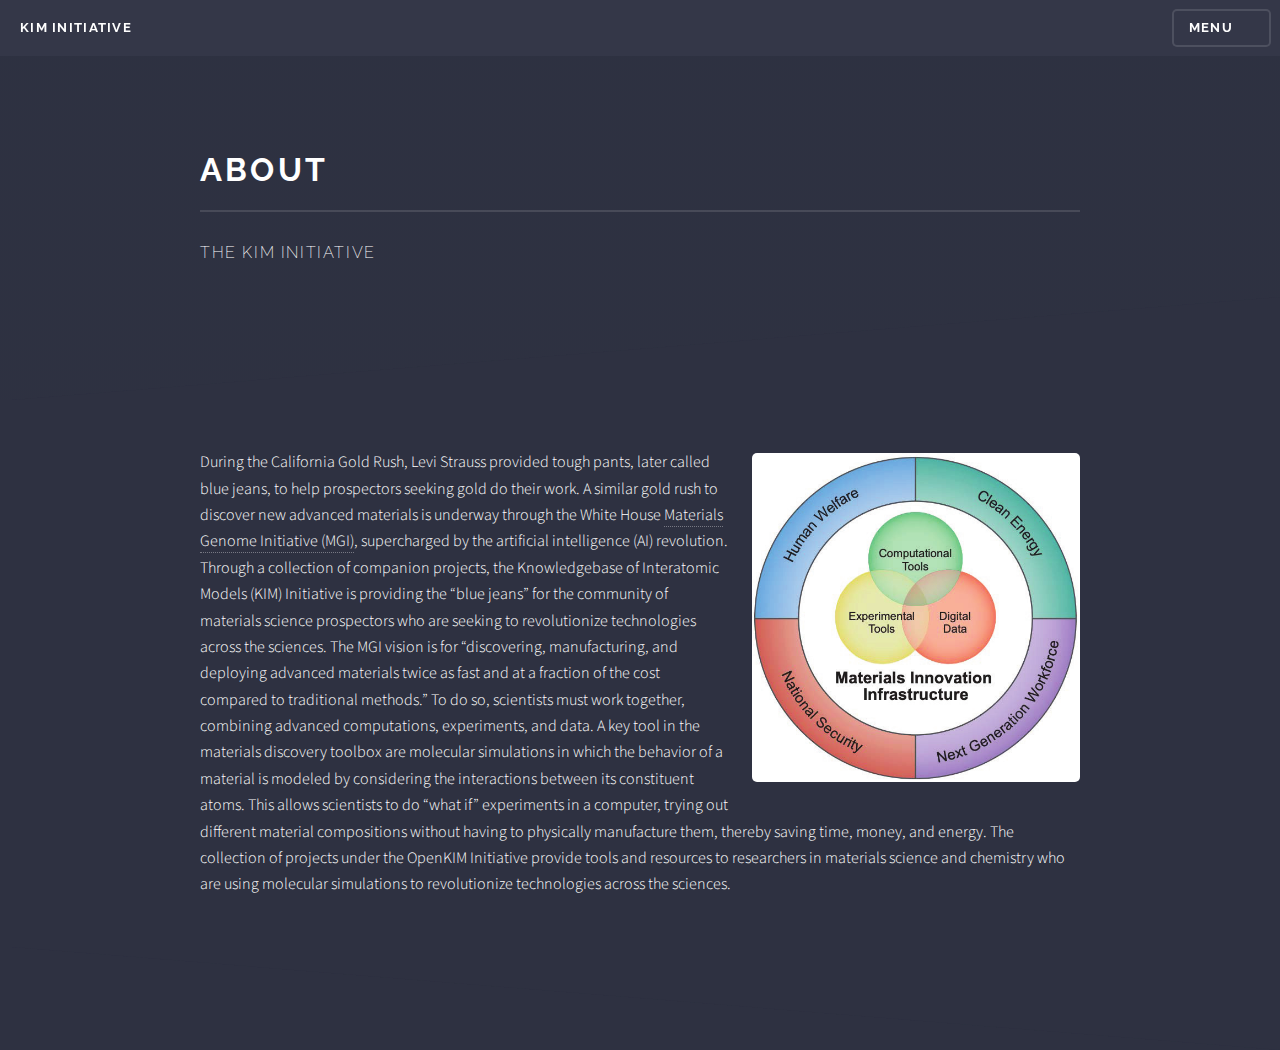
==== commit 3f2e455e: "some changes to colors on some pages" ====
--- a/about.html
+++ b/about.html
@@ -94,45 +94,6 @@
 
             </div>
         </section>
-        <section class="wrapper">
-            <section class="inner">
-                <!-- <section class="features"> -->
-                <div class="box alt">
-                    <div class="row gtr-uniform">
-                        <div class="col-6">
-
-                            <span class="image fit"><img src="images/mgi_concept_structure.png" alt="" />
-                                <p>The founding conceptual structure of the Materials Innovation
-                                    Infrastructure.<br><br>SOURCE:
-                                    <a
-                                        href="https://www.mgi.gov/sites/default/files/documents/MGI-2021-Strategic-Plan.pdf">National
-                                        Science and Technology Council, 2021, Materials Genome Initiative Strategic
-                                        Plan, A Report by the Subcommittee on the Materials Genome Initiative Committee
-                                        on Technology, Washington, DC: Executive Office of the President, Courtesy of
-                                        the Materials Genome Initiative.
-                                    </a>.
-                                </p>
-                            </span>
-                        </div>
-                        <div class="col-6"><span class="image fit"><img src="images/discovery_to_deployment.png"
-                                    alt="" />
-                                <p>The MGI paradigm that promotes integration and iteration of knowledge across the
-                                    entire materials development continuum.</br><br>SOURCE: <a
-                                        href="https://www.mgi.gov/sites/default/files/documents/MGI-2021-Strategic-Plan.pdf">National
-                                        Science and
-                                        Technology Council, 2021, Materials Genome Initiative Strategic Plan, A
-                                        Report by the Subcommittee on the Materials Genome
-                                        Initiative Committee on Technology, Washington, DC: Executive Office of the
-                                        President,
-                                        Courtesy of the Materials Genome
-                                        Initiative.</a></p>
-                            </span>
-                        </div>
-                    </div>
-                </div>
-            </section>
-        </section>
-
     </div>
 
 
--- a/assets/css/main.css
+++ b/assets/css/main.css
@@ -1,21 +1,92 @@
 @import 'fontawesome-all.min.css';
 @import url("https://fonts.googleapis.com/css?family=Raleway:200,700|Source+Sans+Pro:300,600,300italic,600italic");
+
 /*
 	Solid State by HTML5 UP
 	html5up.net | @ajlkn
 	Free for personal and commercial use under the CCA 3.0 license (html5up.net/license)
 */
-html, body, div, span, applet, object,
-iframe, h1, h2, h3, h4, h5, h6, p, blockquote,
-pre, a, abbr, acronym, address, big, cite,
-code, del, dfn, em, img, ins, kbd, q, s, samp,
-small, strike, strong, sub, sup, tt, var, b,
-u, i, center, dl, dt, dd, ol, ul, li, fieldset,
-form, label, legend, table, caption, tbody,
-tfoot, thead, tr, th, td, article, aside,
-canvas, details, embed, figure, figcaption,
-footer, header, hgroup, menu, nav, output, ruby,
-section, summary, time, mark, audio, video {
+html,
+body,
+div,
+span,
+applet,
+object,
+iframe,
+h1,
+h2,
+h3,
+h4,
+h5,
+h6,
+p,
+blockquote,
+pre,
+a,
+abbr,
+acronym,
+address,
+big,
+cite,
+code,
+del,
+dfn,
+em,
+img,
+ins,
+kbd,
+q,
+s,
+samp,
+small,
+strike,
+strong,
+sub,
+sup,
+tt,
+var,
+b,
+u,
+i,
+center,
+dl,
+dt,
+dd,
+ol,
+ul,
+li,
+fieldset,
+form,
+label,
+legend,
+table,
+caption,
+tbody,
+tfoot,
+thead,
+tr,
+th,
+td,
+article,
+aside,
+canvas,
+details,
+embed,
+figure,
+figcaption,
+footer,
+header,
+hgroup,
+menu,
+nav,
+output,
+ruby,
+section,
+summary,
+time,
+mark,
+audio,
+video {
   margin: 0;
   padding: 0;
   border: 0;
@@ -24,8 +95,17 @@
   vertical-align: baseline;
 }
 
-article, aside, details, figcaption, figure,
-footer, header, hgroup, menu, nav, section {
+article,
+aside,
+details,
+figcaption,
+figure,
+footer,
+header,
+hgroup,
+menu,
+nav,
+section {
   display: block;
 }
 
@@ -33,14 +113,20 @@
   line-height: 1;
 }
 
-ol, ul {
+ol,
+ul {
   list-style: none;
 }
 
-blockquote, q {
+blockquote,
+q {
   quotes: none;
 }
-blockquote:before, blockquote:after, q:before, q:after {
+
+blockquote:before,
+blockquote:after,
+q:before,
+q:after {
   content: "";
   content: none;
 }
@@ -64,7 +150,9 @@
   padding: 0;
 }
 
-input, select, textarea {
+input,
+select,
+textarea {
   -moz-appearance: none;
   -webkit-appearance: none;
   appearance: none;
@@ -76,15 +164,20 @@
 }
 
 @media screen and (max-width: 480px) {
-  html, body {
+
+  html,
+  body {
     min-width: 320px;
   }
 }
+
 html {
   box-sizing: border-box;
 }
 
-*, *:before, *:after {
+*,
+*:before,
+*:after {
   box-sizing: inherit;
 }
 
@@ -95,41 +188,72 @@
   background-attachment: fixed, fixed;
   background-position: center, center;
 }
-body.is-preload *, body.is-preload *:before, body.is-preload *:after {
+
+body.is-preload *,
+body.is-preload *:before,
+body.is-preload *:after {
   animation: none !important;
   transition: none !important;
 }
 
 /* Type */
-body, input, select, textarea {
+body,
+input,
+select,
+textarea {
   color: #ffffff;
   font-family: "Source Sans Pro", Helvetica, sans-serif;
   font-size: 16.5pt;
   font-weight: 300;
   line-height: 1.65;
 }
+
 @media screen and (max-width: 1680px) {
-  body, input, select, textarea {
+
+  body,
+  input,
+  select,
+  textarea {
     font-size: 13pt;
   }
 }
+
 @media screen and (max-width: 1280px) {
-  body, input, select, textarea {
+
+  body,
+  input,
+  select,
+  textarea {
     font-size: 12pt;
   }
 }
+
 @media screen and (max-width: 980px) {
-  body, input, select, textarea {
+
+  body,
+  input,
+  select,
+  textarea {
     font-size: 12pt;
   }
 }
+
 @media screen and (max-width: 736px) {
-  body, input, select, textarea {
+
+  body,
+  input,
+  select,
+  textarea {
     font-size: 12pt;
   }
 }
+
 @media screen and (max-width: 480px) {
-  body, input, select, textarea {
+
+  body,
+  input,
+  select,
+  textarea {
     font-size: 12pt;
   }
 }
@@ -140,10 +264,12 @@
   color: #ffffff;
   text-decoration: none;
 }
+
 a:hover {
   border-bottom-color: transparent;
   color: #ffffff !important;
 }
+
 a.special:not(.button) {
   text-decoration: none;
   border-bottom: 0;
@@ -155,6 +281,7 @@
   margin: 0 0 2em 0;
   text-transform: uppercase;
 }
+
 a.special:not(.button):before {
   -moz-osx-font-smoothing: grayscale;
   -webkit-font-smoothing: antialiased;
@@ -167,6 +294,7 @@
   font-family: "Font Awesome 5 Free";
   font-weight: 900;
 }
+
 a.special:not(.button):before {
   transition: background-color 0.2s ease-in-out;
   border-radius: 100%;
@@ -182,19 +310,23 @@
   vertical-align: middle;
   width: 2em;
 }
+
 a.special:not(.button):hover:before {
   background-color: rgba(255, 255, 255, 0.025);
 }
+
 a.special:not(.button):active:before {
   background-color: rgba(255, 255, 255, 0.075);
 }
 
-strong, b {
+strong,
+b {
   color: #ffffff;
   font-weight: 600;
 }
 
-em, i {
+em,
+i {
   font-style: italic;
 }
 
@@ -202,7 +334,12 @@
   margin: 0 0 2em 0;
 }
 
-h1, h2, h3, h4, h5, h6 {
+h1,
+h2,
+h3,
+h4,
+h5,
+h6 {
   color: #ffffff;
   font-family: Raleway, Helvetica, sans-serif;
   font-weight: 700;
@@ -210,15 +347,33 @@
   margin: 0 0 1em 0;
   text-transform: uppercase;
 }
-h1 a, h2 a, h3 a, h4 a, h5 a, h6 a {
+
+h1 a,
+h2 a,
+h3 a,
+h4 a,
+h5 a,
+h6 a {
   color: inherit;
   text-decoration: none;
   border-bottom: 0;
 }
-h1 span, h2 span, h3 span, h4 span, h5 span, h6 span {
+
+h1 span,
+h2 span,
+h3 span,
+h4 span,
+h5 span,
+h6 span {
   font-weight: 200;
 }
-h1.major, h2.major, h3.major, h4.major, h5.major, h6.major {
+
+h1.major,
+h2.major,
+h3.major,
+h4.major,
+h5.major,
+h6.major {
   padding-bottom: 1em;
   border-bottom: solid 2px rgba(255, 255, 255, 0.125);
 }
@@ -247,10 +402,12 @@
   h2 {
     font-size: 1em;
   }
+
   h3 {
     font-size: 0.8em;
   }
 }
+
 sub {
   font-size: 0.8em;
   position: relative;
@@ -286,6 +443,7 @@
   font-size: 0.9em;
   margin: 0 0 2em 0;
 }
+
 pre code {
   display: block;
   line-height: 1.75em;
@@ -298,6 +456,7 @@
   border-bottom: solid 2px rgba(255, 255, 255, 0.125);
   margin: 2.5em 0;
 }
+
 hr.major {
   margin: 4em 0;
 }
@@ -321,183 +480,241 @@
   box-sizing: border-box;
   align-items: stretch;
 }
-.row > * {
+
+.row>* {
   box-sizing: border-box;
 }
-.row.gtr-uniform > * > :last-child {
+
+.row.gtr-uniform>*> :last-child {
   margin-bottom: 0;
 }
+
 .row.aln-left {
   justify-content: flex-start;
 }
+
 .row.aln-center {
   justify-content: center;
 }
+
 .row.aln-right {
   justify-content: flex-end;
 }
+
 .row.aln-top {
   align-items: flex-start;
 }
+
 .row.aln-middle {
   align-items: center;
 }
+
 .row.aln-bottom {
   align-items: flex-end;
 }
-.row > .imp {
+
+.row>.imp {
   order: -1;
 }
-.row > .col-1 {
+
+.row>.col-1 {
   width: 8.3333333333%;
 }
-.row > .off-1 {
+
+.row>.off-1 {
   margin-left: 8.3333333333%;
 }
-.row > .col-2 {
+
+.row>.col-2 {
   width: 16.6666666667%;
 }
-.row > .off-2 {
+
+.row>.off-2 {
   margin-left: 16.6666666667%;
 }
-.row > .col-3 {
+
+.row>.col-3 {
   width: 25%;
 }
-.row > .off-3 {
+
+.row>.off-3 {
   margin-left: 25%;
 }
-.row > .col-4 {
+
+.row>.col-4 {
   width: 33.3333333333%;
 }
-.row > .off-4 {
+
+.row>.off-4 {
   margin-left: 33.3333333333%;
 }
-.row > .col-5 {
+
+.row>.col-5 {
   width: 41.6666666667%;
 }
-.row > .off-5 {
+
+.row>.off-5 {
   margin-left: 41.6666666667%;
 }
-.row > .col-6 {
+
+.row>.col-6 {
   width: 50%;
 }
-.row > .off-6 {
+
+.row>.off-6 {
   margin-left: 50%;
 }
-.row > .col-7 {
+
+.row>.col-7 {
   width: 58.3333333333%;
 }
-.row > .off-7 {
+
+.row>.off-7 {
   margin-left: 58.3333333333%;
 }
-.row > .col-8 {
+
+.row>.col-8 {
   width: 66.6666666667%;
 }
-.row > .off-8 {
+
+.row>.off-8 {
   margin-left: 66.6666666667%;
 }
-.row > .col-9 {
+
+.row>.col-9 {
   width: 75%;
 }
-.row > .off-9 {
+
+.row>.off-9 {
   margin-left: 75%;
 }
-.row > .col-10 {
+
+.row>.col-10 {
   width: 83.3333333333%;
 }
-.row > .off-10 {
+
+.row>.off-10 {
   margin-left: 83.3333333333%;
 }
-.row > .col-11 {
+
+.row>.col-11 {
   width: 91.6666666667%;
 }
-.row > .off-11 {
+
+.row>.off-11 {
   margin-left: 91.6666666667%;
 }
-.row > .col-12 {
+
+.row>.col-12 {
   width: 100%;
 }
-.row > .off-12 {
+
+.row>.off-12 {
   margin-left: 100%;
 }
+
 .row.gtr-0 {
   margin-top: 0;
   margin-left: 0em;
 }
-.row.gtr-0 > * {
+
+.row.gtr-0>* {
   padding: 0 0 0 0em;
 }
+
 .row.gtr-0.gtr-uniform {
   margin-top: 0em;
 }
-.row.gtr-0.gtr-uniform > * {
+
+.row.gtr-0.gtr-uniform>* {
   padding-top: 0em;
 }
+
 .row.gtr-25 {
   margin-top: 0;
   margin-left: -0.4375em;
 }
-.row.gtr-25 > * {
+
+.row.gtr-25>* {
   padding: 0 0 0 0.4375em;
 }
+
 .row.gtr-25.gtr-uniform {
   margin-top: -0.4375em;
 }
-.row.gtr-25.gtr-uniform > * {
+
+.row.gtr-25.gtr-uniform>* {
   padding-top: 0.4375em;
 }
+
 .row.gtr-50 {
   margin-top: 0;
   margin-left: -0.875em;
 }
-.row.gtr-50 > * {
+
+.row.gtr-50>* {
   padding: 0 0 0 0.875em;
 }
+
 .row.gtr-50.gtr-uniform {
   margin-top: -0.875em;
 }
-.row.gtr-50.gtr-uniform > * {
+
+.row.gtr-50.gtr-uniform>* {
   padding-top: 0.875em;
 }
+
 .row {
   margin-top: 0;
   margin-left: -1.75em;
 }
-.row > * {
+
+.row>* {
   padding: 0 0 0 1.75em;
 }
+
 .row.gtr-uniform {
   margin-top: -1.75em;
 }
-.row.gtr-uniform > * {
+
+.row.gtr-uniform>* {
   padding-top: 1.75em;
 }
+
 .row.gtr-150 {
   margin-top: 0;
   margin-left: -2.625em;
 }
-.row.gtr-150 > * {
+
+.row.gtr-150>* {
   padding: 0 0 0 2.625em;
 }
+
 .row.gtr-150.gtr-uniform {
   margin-top: -2.625em;
 }
-.row.gtr-150.gtr-uniform > * {
+
+.row.gtr-150.gtr-uniform>* {
   padding-top: 2.625em;
 }
+
 .row.gtr-200 {
   margin-top: 0;
   margin-left: -3.5em;
 }
-.row.gtr-200 > * {
+
+.row.gtr-200>* {
   padding: 0 0 0 3.5em;
 }
+
 .row.gtr-200.gtr-uniform {
   margin-top: -3.5em;
 }
-.row.gtr-200.gtr-uniform > * {
+
+.row.gtr-200.gtr-uniform>* {
   padding-top: 3.5em;
 }
+
 @media screen and (max-width: 1680px) {
   .row {
     display: flex;
@@ -505,184 +722,242 @@
     box-sizing: border-box;
     align-items: stretch;
   }
-  .row > * {
+
+  .row>* {
     box-sizing: border-box;
   }
-  .row.gtr-uniform > * > :last-child {
+
+  .row.gtr-uniform>*> :last-child {
     margin-bottom: 0;
   }
+
   .row.aln-left {
     justify-content: flex-start;
   }
+
   .row.aln-center {
     justify-content: center;
   }
+
   .row.aln-right {
     justify-content: flex-end;
   }
+
   .row.aln-top {
     align-items: flex-start;
   }
+
   .row.aln-middle {
     align-items: center;
   }
+
   .row.aln-bottom {
     align-items: flex-end;
   }
-  .row > .imp-xlarge {
+
+  .row>.imp-xlarge {
     order: -1;
   }
-  .row > .col-1-xlarge {
+
+  .row>.col-1-xlarge {
     width: 8.3333333333%;
   }
-  .row > .off-1-xlarge {
+
+  .row>.off-1-xlarge {
     margin-left: 8.3333333333%;
   }
-  .row > .col-2-xlarge {
+
+  .row>.col-2-xlarge {
     width: 16.6666666667%;
   }
-  .row > .off-2-xlarge {
+
+  .row>.off-2-xlarge {
     margin-left: 16.6666666667%;
   }
-  .row > .col-3-xlarge {
+
+  .row>.col-3-xlarge {
     width: 25%;
   }
-  .row > .off-3-xlarge {
+
+  .row>.off-3-xlarge {
     margin-left: 25%;
   }
-  .row > .col-4-xlarge {
+
+  .row>.col-4-xlarge {
     width: 33.3333333333%;
   }
-  .row > .off-4-xlarge {
+
+  .row>.off-4-xlarge {
     margin-left: 33.3333333333%;
   }
-  .row > .col-5-xlarge {
+
+  .row>.col-5-xlarge {
     width: 41.6666666667%;
   }
-  .row > .off-5-xlarge {
+
+  .row>.off-5-xlarge {
     margin-left: 41.6666666667%;
   }
-  .row > .col-6-xlarge {
+
+  .row>.col-6-xlarge {
     width: 50%;
   }
-  .row > .off-6-xlarge {
+
+  .row>.off-6-xlarge {
     margin-left: 50%;
   }
-  .row > .col-7-xlarge {
+
+  .row>.col-7-xlarge {
     width: 58.3333333333%;
   }
-  .row > .off-7-xlarge {
+
+  .row>.off-7-xlarge {
     margin-left: 58.3333333333%;
   }
-  .row > .col-8-xlarge {
+
+  .row>.col-8-xlarge {
     width: 66.6666666667%;
   }
-  .row > .off-8-xlarge {
+
+  .row>.off-8-xlarge {
     margin-left: 66.6666666667%;
   }
-  .row > .col-9-xlarge {
+
+  .row>.col-9-xlarge {
     width: 75%;
   }
-  .row > .off-9-xlarge {
+
+  .row>.off-9-xlarge {
     margin-left: 75%;
   }
-  .row > .col-10-xlarge {
+
+  .row>.col-10-xlarge {
     width: 83.3333333333%;
   }
-  .row > .off-10-xlarge {
+
+  .row>.off-10-xlarge {
     margin-left: 83.3333333333%;
   }
-  .row > .col-11-xlarge {
+
+  .row>.col-11-xlarge {
     width: 91.6666666667%;
   }
-  .row > .off-11-xlarge {
+
+  .row>.off-11-xlarge {
     margin-left: 91.6666666667%;
   }
-  .row > .col-12-xlarge {
+
+  .row>.col-12-xlarge {
     width: 100%;
   }
-  .row > .off-12-xlarge {
+
+  .row>.off-12-xlarge {
     margin-left: 100%;
   }
+
   .row.gtr-0 {
     margin-top: 0;
     margin-left: 0em;
   }
-  .row.gtr-0 > * {
+
+  .row.gtr-0>* {
     padding: 0 0 0 0em;
   }
+
   .row.gtr-0.gtr-uniform {
     margin-top: 0em;
   }
-  .row.gtr-0.gtr-uniform > * {
+
+  .row.gtr-0.gtr-uniform>* {
     padding-top: 0em;
   }
+
   .row.gtr-25 {
     margin-top: 0;
     margin-left: -0.4375em;
   }
-  .row.gtr-25 > * {
+
+  .row.gtr-25>* {
     padding: 0 0 0 0.4375em;
   }
+
   .row.gtr-25.gtr-uniform {
     margin-top: -0.4375em;
   }
-  .row.gtr-25.gtr-uniform > * {
+
+  .row.gtr-25.gtr-uniform>* {
     padding-top: 0.4375em;
   }
+
   .row.gtr-50 {
     margin-top: 0;
     margin-left: -0.875em;
   }
-  .row.gtr-50 > * {
+
+  .row.gtr-50>* {
     padding: 0 0 0 0.875em;
   }
+
   .row.gtr-50.gtr-uniform {
     margin-top: -0.875em;
   }
-  .row.gtr-50.gtr-uniform > * {
+
+  .row.gtr-50.gtr-uniform>* {
     padding-top: 0.875em;
   }
+
   .row {
     margin-top: 0;
     margin-left: -1.75em;
   }
-  .row > * {
+
+  .row>* {
     padding: 0 0 0 1.75em;
   }
+
   .row.gtr-uniform {
     margin-top: -1.75em;
   }
-  .row.gtr-uniform > * {
+
+  .row.gtr-uniform>* {
     padding-top: 1.75em;
   }
+
   .row.gtr-150 {
     margin-top: 0;
     margin-left: -2.625em;
   }
-  .row.gtr-150 > * {
+
+  .row.gtr-150>* {
     padding: 0 0 0 2.625em;
   }
+
   .row.gtr-150.gtr-uniform {
     margin-top: -2.625em;
   }
-  .row.gtr-150.gtr-uniform > * {
+
+  .row.gtr-150.gtr-uniform>* {
     padding-top: 2.625em;
   }
+
   .row.gtr-200 {
     margin-top: 0;
     margin-left: -3.5em;
   }
-  .row.gtr-200 > * {
+
+  .row.gtr-200>* {
     padding: 0 0 0 3.5em;
   }
+
   .row.gtr-200.gtr-uniform {
     margin-top: -3.5em;
   }
-  .row.gtr-200.gtr-uniform > * {
+
+  .row.gtr-200.gtr-uniform>* {
     padding-top: 3.5em;
   }
 }
+
 @media screen and (max-width: 1280px) {
   .row {
     display: flex;
@@ -690,184 +965,242 @@
     box-sizing: border-box;
     align-items: stretch;
   }
-  .row > * {
+
+  .row>* {
     box-sizing: border-box;
   }
-  .row.gtr-uniform > * > :last-child {
+
+  .row.gtr-uniform>*> :last-child {
     margin-bottom: 0;
   }
+
   .row.aln-left {
     justify-content: flex-start;
   }
+
   .row.aln-center {
     justify-content: center;
   }
+
   .row.aln-right {
     justify-content: flex-end;
   }
+
   .row.aln-top {
     align-items: flex-start;
   }
+
   .row.aln-middle {
     align-items: center;
   }
+
   .row.aln-bottom {
     align-items: flex-end;
   }
-  .row > .imp-large {
+
+  .row>.imp-large {
     order: -1;
   }
-  .row > .col-1-large {
+
+  .row>.col-1-large {
     width: 8.3333333333%;
   }
-  .row > .off-1-large {
+
+  .row>.off-1-large {
     margin-left: 8.3333333333%;
   }
-  .row > .col-2-large {
+
+  .row>.col-2-large {
     width: 16.6666666667%;
   }
-  .row > .off-2-large {
+
+  .row>.off-2-large {
     margin-left: 16.6666666667%;
   }
-  .row > .col-3-large {
+
+  .row>.col-3-large {
     width: 25%;
   }
-  .row > .off-3-large {
+
+  .row>.off-3-large {
     margin-left: 25%;
   }
-  .row > .col-4-large {
+
+  .row>.col-4-large {
     width: 33.3333333333%;
   }
-  .row > .off-4-large {
+
+  .row>.off-4-large {
     margin-left: 33.3333333333%;
   }
-  .row > .col-5-large {
+
+  .row>.col-5-large {
     width: 41.6666666667%;
   }
-  .row > .off-5-large {
+
+  .row>.off-5-large {
     margin-left: 41.6666666667%;
   }
-  .row > .col-6-large {
+
+  .row>.col-6-large {
     width: 50%;
   }
-  .row > .off-6-large {
+
+  .row>.off-6-large {
     margin-left: 50%;
   }
-  .row > .col-7-large {
+
+  .row>.col-7-large {
     width: 58.3333333333%;
   }
-  .row > .off-7-large {
+
+  .row>.off-7-large {
     margin-left: 58.3333333333%;
   }
-  .row > .col-8-large {
+
+  .row>.col-8-large {
     width: 66.6666666667%;
   }
-  .row > .off-8-large {
+
+  .row>.off-8-large {
     margin-left: 66.6666666667%;
   }
-  .row > .col-9-large {
+
+  .row>.col-9-large {
     width: 75%;
   }
-  .row > .off-9-large {
+
+  .row>.off-9-large {
     margin-left: 75%;
   }
-  .row > .col-10-large {
+
+  .row>.col-10-large {
     width: 83.3333333333%;
   }
-  .row > .off-10-large {
+
+  .row>.off-10-large {
     margin-left: 83.3333333333%;
   }
-  .row > .col-11-large {
+
+  .row>.col-11-large {
     width: 91.6666666667%;
   }
-  .row > .off-11-large {
+
+  .row>.off-11-large {
     margin-left: 91.6666666667%;
   }
-  .row > .col-12-large {
+
+  .row>.col-12-large {
     width: 100%;
   }
-  .row > .off-12-large {
+
+  .row>.off-12-large {
     margin-left: 100%;
   }
+
   .row.gtr-0 {
     margin-top: 0;
     margin-left: 0em;
   }
-  .row.gtr-0 > * {
+
+  .row.gtr-0>* {
     padding: 0 0 0 0em;
   }
+
   .row.gtr-0.gtr-uniform {
     margin-top: 0em;
   }
-  .row.gtr-0.gtr-uniform > * {
+
+  .row.gtr-0.gtr-uniform>* {
     padding-top: 0em;
   }
+
   .row.gtr-25 {
     margin-top: 0;
     margin-left: -0.4375em;
   }
-  .row.gtr-25 > * {
+
+  .row.gtr-25>* {
     padding: 0 0 0 0.4375em;
   }
+
   .row.gtr-25.gtr-uniform {
     margin-top: -0.4375em;
   }
-  .row.gtr-25.gtr-uniform > * {
+
+  .row.gtr-25.gtr-uniform>* {
     padding-top: 0.4375em;
   }
+
   .row.gtr-50 {
     margin-top: 0;
     margin-left: -0.875em;
   }
-  .row.gtr-50 > * {
+
+  .row.gtr-50>* {
     padding: 0 0 0 0.875em;
   }
+
   .row.gtr-50.gtr-uniform {
     margin-top: -0.875em;
   }
-  .row.gtr-50.gtr-uniform > * {
+
+  .row.gtr-50.gtr-uniform>* {
     padding-top: 0.875em;
   }
+
   .row {
     margin-top: 0;
     margin-left: -1.75em;
   }
-  .row > * {
+
+  .row>* {
     padding: 0 0 0 1.75em;
   }
+
   .row.gtr-uniform {
     margin-top: -1.75em;
   }
-  .row.gtr-uniform > * {
+
+  .row.gtr-uniform>* {
     padding-top: 1.75em;
   }
+
   .row.gtr-150 {
     margin-top: 0;
     margin-left: -2.625em;
   }
-  .row.gtr-150 > * {
+
+  .row.gtr-150>* {
     padding: 0 0 0 2.625em;
   }
+
   .row.gtr-150.gtr-uniform {
     margin-top: -2.625em;
   }
-  .row.gtr-150.gtr-uniform > * {
+
+  .row.gtr-150.gtr-uniform>* {
     padding-top: 2.625em;
   }
+
   .row.gtr-200 {
     margin-top: 0;
     margin-left: -3.5em;
   }
-  .row.gtr-200 > * {
+
+  .row.gtr-200>* {
     padding: 0 0 0 3.5em;
   }
+
   .row.gtr-200.gtr-uniform {
     margin-top: -3.5em;
   }
-  .row.gtr-200.gtr-uniform > * {
+
+  .row.gtr-200.gtr-uniform>* {
     padding-top: 3.5em;
   }
 }
+
 @media screen and (max-width: 980px) {
   .row {
     display: flex;
@@ -875,184 +1208,242 @@
     box-sizing: border-box;
     align-items: stretch;
   }
-  .row > * {
+
+  .row>* {
     box-sizing: border-box;
   }
-  .row.gtr-uniform > * > :last-child {
+
+  .row.gtr-uniform>*> :last-child {
     margin-bottom: 0;
   }
+
   .row.aln-left {
     justify-content: flex-start;
   }
+
   .row.aln-center {
     justify-content: center;
   }
+
   .row.aln-right {
     justify-content: flex-end;
   }
+
   .row.aln-top {
     align-items: flex-start;
   }
+
   .row.aln-middle {
     align-items: center;
   }
+
   .row.aln-bottom {
     align-items: flex-end;
   }
-  .row > .imp-medium {
+
+  .row>.imp-medium {
     order: -1;
   }
-  .row > .col-1-medium {
+
+  .row>.col-1-medium {
     width: 8.3333333333%;
   }
-  .row > .off-1-medium {
+
+  .row>.off-1-medium {
     margin-left: 8.3333333333%;
   }
-  .row > .col-2-medium {
+
+  .row>.col-2-medium {
     width: 16.6666666667%;
   }
-  .row > .off-2-medium {
+
+  .row>.off-2-medium {
     margin-left: 16.6666666667%;
   }
-  .row > .col-3-medium {
+
+  .row>.col-3-medium {
     width: 25%;
   }
-  .row > .off-3-medium {
+
+  .row>.off-3-medium {
     margin-left: 25%;
   }
-  .row > .col-4-medium {
+
+  .row>.col-4-medium {
     width: 33.3333333333%;
   }
-  .row > .off-4-medium {
+
+  .row>.off-4-medium {
     margin-left: 33.3333333333%;
   }
-  .row > .col-5-medium {
+
+  .row>.col-5-medium {
     width: 41.6666666667%;
   }
-  .row > .off-5-medium {
+
+  .row>.off-5-medium {
     margin-left: 41.6666666667%;
   }
-  .row > .col-6-medium {
+
+  .row>.col-6-medium {
     width: 50%;
   }
-  .row > .off-6-medium {
+
+  .row>.off-6-medium {
     margin-left: 50%;
   }
-  .row > .col-7-medium {
+
+  .row>.col-7-medium {
     width: 58.3333333333%;
   }
-  .row > .off-7-medium {
+
+  .row>.off-7-medium {
     margin-left: 58.3333333333%;
   }
-  .row > .col-8-medium {
+
+  .row>.col-8-medium {
     width: 66.6666666667%;
   }
-  .row > .off-8-medium {
+
+  .row>.off-8-medium {
     margin-left: 66.6666666667%;
   }
-  .row > .col-9-medium {
+
+  .row>.col-9-medium {
     width: 75%;
   }
-  .row > .off-9-medium {
+
+  .row>.off-9-medium {
     margin-left: 75%;
   }
-  .row > .col-10-medium {
+
+  .row>.col-10-medium {
     width: 83.3333333333%;
   }
-  .row > .off-10-medium {
+
+  .row>.off-10-medium {
     margin-left: 83.3333333333%;
   }
-  .row > .col-11-medium {
+
+  .row>.col-11-medium {
     width: 91.6666666667%;
   }
-  .row > .off-11-medium {
+
+  .row>.off-11-medium {
     margin-left: 91.6666666667%;
   }
-  .row > .col-12-medium {
+
+  .row>.col-12-medium {
     width: 100%;
   }
-  .row > .off-12-medium {
+
+  .row>.off-12-medium {
     margin-left: 100%;
   }
+
   .row.gtr-0 {
     margin-top: 0;
     margin-left: 0em;
   }
-  .row.gtr-0 > * {
+
+  .row.gtr-0>* {
     padding: 0 0 0 0em;
   }
+
   .row.gtr-0.gtr-uniform {
     margin-top: 0em;
   }
-  .row.gtr-0.gtr-uniform > * {
+
+  .row.gtr-0.gtr-uniform>* {
     padding-top: 0em;
   }
+
   .row.gtr-25 {
     margin-top: 0;
     margin-left: -0.4375em;
   }
-  .row.gtr-25 > * {
+
+  .row.gtr-25>* {
     padding: 0 0 0 0.4375em;
   }
+
   .row.gtr-25.gtr-uniform {
     margin-top: -0.4375em;
   }
-  .row.gtr-25.gtr-uniform > * {
+
+  .row.gtr-25.gtr-uniform>* {
     padding-top: 0.4375em;
   }
+
   .row.gtr-50 {
     margin-top: 0;
     margin-left: -0.875em;
   }
-  .row.gtr-50 > * {
+
+  .row.gtr-50>* {
     padding: 0 0 0 0.875em;
   }
+
   .row.gtr-50.gtr-uniform {
     margin-top: -0.875em;
   }
-  .row.gtr-50.gtr-uniform > * {
+
+  .row.gtr-50.gtr-uniform>* {
     padding-top: 0.875em;
   }
+
   .row {
     margin-top: 0;
     margin-left: -1.75em;
   }
-  .row > * {
+
+  .row>* {
     padding: 0 0 0 1.75em;
   }
+
   .row.gtr-uniform {
     margin-top: -1.75em;
   }
-  .row.gtr-uniform > * {
+
+  .row.gtr-uniform>* {
     padding-top: 1.75em;
   }
+
   .row.gtr-150 {
     margin-top: 0;
     margin-left: -2.625em;
   }
-  .row.gtr-150 > * {
+
+  .row.gtr-150>* {
     padding: 0 0 0 2.625em;
   }
+
   .row.gtr-150.gtr-uniform {
     margin-top: -2.625em;
   }
-  .row.gtr-150.gtr-uniform > * {
+
+  .row.gtr-150.gtr-uniform>* {
     padding-top: 2.625em;
   }
+
   .row.gtr-200 {
     margin-top: 0;
     margin-left: -3.5em;
   }
-  .row.gtr-200 > * {
+
+  .row.gtr-200>* {
     padding: 0 0 0 3.5em;
   }
+
   .row.gtr-200.gtr-uniform {
     margin-top: -3.5em;
   }
-  .row.gtr-200.gtr-uniform > * {
+
+  .row.gtr-200.gtr-uniform>* {
     padding-top: 3.5em;
   }
 }
+
 @media screen and (max-width: 736px) {
   .row {
     display: flex;
@@ -1060,184 +1451,242 @@
     box-sizing: border-box;
     align-items: stretch;
   }
-  .row > * {
+
+  .row>* {
     box-sizing: border-box;
   }
-  .row.gtr-uniform > * > :last-child {
+
+  .row.gtr-uniform>*> :last-child {
     margin-bottom: 0;
   }
+
   .row.aln-left {
     justify-content: flex-start;
   }
+
   .row.aln-center {
     justify-content: center;
   }
+
   .row.aln-right {
     justify-content: flex-end;
   }
+
   .row.aln-top {
     align-items: flex-start;
   }
+
   .row.aln-middle {
     align-items: center;
   }
+
   .row.aln-bottom {
     align-items: flex-end;
   }
-  .row > .imp-small {
+
+  .row>.imp-small {
     order: -1;
   }
-  .row > .col-1-small {
+
+  .row>.col-1-small {
     width: 8.3333333333%;
   }
-  .row > .off-1-small {
+
+  .row>.off-1-small {
     margin-left: 8.3333333333%;
   }
-  .row > .col-2-small {
+
+  .row>.col-2-small {
     width: 16.6666666667%;
   }
-  .row > .off-2-small {
+
+  .row>.off-2-small {
     margin-left: 16.6666666667%;
   }
-  .row > .col-3-small {
+
+  .row>.col-3-small {
     width: 25%;
   }
-  .row > .off-3-small {
+
+  .row>.off-3-small {
     margin-left: 25%;
   }
-  .row > .col-4-small {
+
+  .row>.col-4-small {
     width: 33.3333333333%;
   }
-  .row > .off-4-small {
+
+  .row>.off-4-small {
     margin-left: 33.3333333333%;
   }
-  .row > .col-5-small {
+
+  .row>.col-5-small {
     width: 41.6666666667%;
   }
-  .row > .off-5-small {
+
+  .row>.off-5-small {
     margin-left: 41.6666666667%;
   }
-  .row > .col-6-small {
+
+  .row>.col-6-small {
     width: 50%;
   }
-  .row > .off-6-small {
+
+  .row>.off-6-small {
     margin-left: 50%;
   }
-  .row > .col-7-small {
+
+  .row>.col-7-small {
     width: 58.3333333333%;
   }
-  .row > .off-7-small {
+
+  .row>.off-7-small {
     margin-left: 58.3333333333%;
   }
-  .row > .col-8-small {
+
+  .row>.col-8-small {
     width: 66.6666666667%;
   }
-  .row > .off-8-small {
+
+  .row>.off-8-small {
     margin-left: 66.6666666667%;
   }
-  .row > .col-9-small {
+
+  .row>.col-9-small {
     width: 75%;
   }
-  .row > .off-9-small {
+
+  .row>.off-9-small {
     margin-left: 75%;
   }
-  .row > .col-10-small {
+
+  .row>.col-10-small {
     width: 83.3333333333%;
   }
-  .row > .off-10-small {
+
+  .row>.off-10-small {
     margin-left: 83.3333333333%;
   }
-  .row > .col-11-small {
+
+  .row>.col-11-small {
     width: 91.6666666667%;
   }
-  .row > .off-11-small {
+
+  .row>.off-11-small {
     margin-left: 91.6666666667%;
   }
-  .row > .col-12-small {
+
+  .row>.col-12-small {
     width: 100%;
   }
-  .row > .off-12-small {
+
+  .row>.off-12-small {
     margin-left: 100%;
   }
+
   .row.gtr-0 {
     margin-top: 0;
     margin-left: 0em;
   }
-  .row.gtr-0 > * {
+
+  .row.gtr-0>* {
     padding: 0 0 0 0em;
   }
+
   .row.gtr-0.gtr-uniform {
     margin-top: 0em;
   }
-  .row.gtr-0.gtr-uniform > * {
+
+  .row.gtr-0.gtr-uniform>* {
     padding-top: 0em;
   }
+
   .row.gtr-25 {
     margin-top: 0;
     margin-left: -0.3125em;
   }
-  .row.gtr-25 > * {
+
+  .row.gtr-25>* {
     padding: 0 0 0 0.3125em;
   }
+
   .row.gtr-25.gtr-uniform {
     margin-top: -0.3125em;
   }
-  .row.gtr-25.gtr-uniform > * {
+
+  .row.gtr-25.gtr-uniform>* {
     padding-top: 0.3125em;
   }
+
   .row.gtr-50 {
     margin-top: 0;
     margin-left: -0.625em;
   }
-  .row.gtr-50 > * {
+
+  .row.gtr-50>* {
     padding: 0 0 0 0.625em;
   }
+
   .row.gtr-50.gtr-uniform {
     margin-top: -0.625em;
   }
-  .row.gtr-50.gtr-uniform > * {
+
+  .row.gtr-50.gtr-uniform>* {
     padding-top: 0.625em;
   }
+
   .row {
     margin-top: 0;
     margin-left: -1.25em;
   }
-  .row > * {
+
+  .row>* {
     padding: 0 0 0 1.25em;
   }
+
   .row.gtr-uniform {
     margin-top: -1.25em;
   }
-  .row.gtr-uniform > * {
+
+  .row.gtr-uniform>* {
     padding-top: 1.25em;
   }
+
   .row.gtr-150 {
     margin-top: 0;
     margin-left: -1.875em;
   }
-  .row.gtr-150 > * {
+
+  .row.gtr-150>* {
     padding: 0 0 0 1.875em;
   }
+
   .row.gtr-150.gtr-uniform {
     margin-top: -1.875em;
   }
-  .row.gtr-150.gtr-uniform > * {
+
+  .row.gtr-150.gtr-uniform>* {
     padding-top: 1.875em;
   }
+
   .row.gtr-200 {
     margin-top: 0;
     margin-left: -2.5em;
   }
-  .row.gtr-200 > * {
+
+  .row.gtr-200>* {
     padding: 0 0 0 2.5em;
   }
+
   .row.gtr-200.gtr-uniform {
     margin-top: -2.5em;
   }
-  .row.gtr-200.gtr-uniform > * {
+
+  .row.gtr-200.gtr-uniform>* {
     padding-top: 2.5em;
   }
 }
+
 @media screen and (max-width: 480px) {
   .row {
     display: flex;
@@ -1245,184 +1694,242 @@
     box-sizing: border-box;
     align-items: stretch;
   }
-  .row > * {
+
+  .row>* {
     box-sizing: border-box;
   }
-  .row.gtr-uniform > * > :last-child {
+
+  .row.gtr-uniform>*> :last-child {
     margin-bottom: 0;
   }
+
   .row.aln-left {
     justify-content: flex-start;
   }
+
   .row.aln-center {
     justify-content: center;
   }
+
   .row.aln-right {
     justify-content: flex-end;
   }
+
   .row.aln-top {
     align-items: flex-start;
   }
+
   .row.aln-middle {
     align-items: center;
   }
+
   .row.aln-bottom {
     align-items: flex-end;
   }
-  .row > .imp-xsmall {
+
+  .row>.imp-xsmall {
     order: -1;
   }
-  .row > .col-1-xsmall {
+
+  .row>.col-1-xsmall {
     width: 8.3333333333%;
   }
-  .row > .off-1-xsmall {
+
+  .row>.off-1-xsmall {
     margin-left: 8.3333333333%;
   }
-  .row > .col-2-xsmall {
+
+  .row>.col-2-xsmall {
     width: 16.6666666667%;
   }
-  .row > .off-2-xsmall {
+
+  .row>.off-2-xsmall {
     margin-left: 16.6666666667%;
   }
-  .row > .col-3-xsmall {
+
+  .row>.col-3-xsmall {
     width: 25%;
   }
-  .row > .off-3-xsmall {
+
+  .row>.off-3-xsmall {
     margin-left: 25%;
   }
-  .row > .col-4-xsmall {
+
+  .row>.col-4-xsmall {
     width: 33.3333333333%;
   }
-  .row > .off-4-xsmall {
+
+  .row>.off-4-xsmall {
     margin-left: 33.3333333333%;
   }
-  .row > .col-5-xsmall {
+
+  .row>.col-5-xsmall {
     width: 41.6666666667%;
   }
-  .row > .off-5-xsmall {
+
+  .row>.off-5-xsmall {
     margin-left: 41.6666666667%;
   }
-  .row > .col-6-xsmall {
+
+  .row>.col-6-xsmall {
     width: 50%;
   }
-  .row > .off-6-xsmall {
+
+  .row>.off-6-xsmall {
     margin-left: 50%;
   }
-  .row > .col-7-xsmall {
+
+  .row>.col-7-xsmall {
     width: 58.3333333333%;
   }
-  .row > .off-7-xsmall {
+
+  .row>.off-7-xsmall {
     margin-left: 58.3333333333%;
   }
-  .row > .col-8-xsmall {
+
+  .row>.col-8-xsmall {
     width: 66.6666666667%;
   }
-  .row > .off-8-xsmall {
+
+  .row>.off-8-xsmall {
     margin-left: 66.6666666667%;
   }
-  .row > .col-9-xsmall {
+
+  .row>.col-9-xsmall {
     width: 75%;
   }
-  .row > .off-9-xsmall {
+
+  .row>.off-9-xsmall {
     margin-left: 75%;
   }
-  .row > .col-10-xsmall {
+
+  .row>.col-10-xsmall {
     width: 83.3333333333%;
   }
-  .row > .off-10-xsmall {
+
+  .row>.off-10-xsmall {
     margin-left: 83.3333333333%;
   }
-  .row > .col-11-xsmall {
+
+  .row>.col-11-xsmall {
     width: 91.6666666667%;
   }
-  .row > .off-11-xsmall {
+
+  .row>.off-11-xsmall {
     margin-left: 91.6666666667%;
   }
-  .row > .col-12-xsmall {
+
+  .row>.col-12-xsmall {
     width: 100%;
   }
-  .row > .off-12-xsmall {
+
+  .row>.off-12-xsmall {
     margin-left: 100%;
   }
+
   .row.gtr-0 {
     margin-top: 0;
     margin-left: 0em;
   }
-  .row.gtr-0 > * {
+
+  .row.gtr-0>* {
     padding: 0 0 0 0em;
   }
+
   .row.gtr-0.gtr-uniform {
     margin-top: 0em;
   }
-  .row.gtr-0.gtr-uniform > * {
+
+  .row.gtr-0.gtr-uniform>* {
     padding-top: 0em;
   }
+
   .row.gtr-25 {
     margin-top: 0;
     margin-left: -0.3125em;
   }
-  .row.gtr-25 > * {
+
+  .row.gtr-25>* {
     padding: 0 0 0 0.3125em;
   }
+
   .row.gtr-25.gtr-uniform {
     margin-top: -0.3125em;
   }
-  .row.gtr-25.gtr-uniform > * {
+
+  .row.gtr-25.gtr-uniform>* {
     padding-top: 0.3125em;
   }
+
   .row.gtr-50 {
     margin-top: 0;
     margin-left: -0.625em;
   }
-  .row.gtr-50 > * {
+
+  .row.gtr-50>* {
     padding: 0 0 0 0.625em;
   }
+
   .row.gtr-50.gtr-uniform {
     margin-top: -0.625em;
   }
-  .row.gtr-50.gtr-uniform > * {
+
+  .row.gtr-50.gtr-uniform>* {
     padding-top: 0.625em;
   }
+
   .row {
     margin-top: 0;
     margin-left: -1.25em;
   }
-  .row > * {
+
+  .row>* {
     padding: 0 0 0 1.25em;
   }
+
   .row.gtr-uniform {
     margin-top: -1.25em;
   }
-  .row.gtr-uniform > * {
+
+  .row.gtr-uniform>* {
     padding-top: 1.25em;
   }
+
   .row.gtr-150 {
     margin-top: 0;
     margin-left: -1.875em;
   }
-  .row.gtr-150 > * {
+
+  .row.gtr-150>* {
     padding: 0 0 0 1.875em;
   }
+
   .row.gtr-150.gtr-uniform {
     margin-top: -1.875em;
   }
-  .row.gtr-150.gtr-uniform > * {
+
+  .row.gtr-150.gtr-uniform>* {
     padding-top: 1.875em;
   }
+
   .row.gtr-200 {
     margin-top: 0;
     margin-left: -2.5em;
   }
-  .row.gtr-200 > * {
+
+  .row.gtr-200>* {
     padding: 0 0 0 2.5em;
   }
+
   .row.gtr-200.gtr-uniform {
     margin-top: -2.5em;
   }
-  .row.gtr-200.gtr-uniform > * {
+
+  .row.gtr-200.gtr-uniform>* {
     padding-top: 2.5em;
   }
 }
+
 @media screen and (max-width: 360px) {
   .row {
     display: flex;
@@ -1430,187 +1937,245 @@
     box-sizing: border-box;
     align-items: stretch;
   }
-  .row > * {
+
+  .row>* {
     box-sizing: border-box;
   }
-  .row.gtr-uniform > * > :last-child {
+
+  .row.gtr-uniform>*> :last-child {
     margin-bottom: 0;
   }
+
   .row.aln-left {
     justify-content: flex-start;
   }
+
   .row.aln-center {
     justify-content: center;
   }
+
   .row.aln-right {
     justify-content: flex-end;
   }
+
   .row.aln-top {
     align-items: flex-start;
   }
+
   .row.aln-middle {
     align-items: center;
   }
+
   .row.aln-bottom {
     align-items: flex-end;
   }
-  .row > .imp-xxsmall {
+
+  .row>.imp-xxsmall {
     order: -1;
   }
-  .row > .col-1-xxsmall {
+
+  .row>.col-1-xxsmall {
     width: 8.3333333333%;
   }
-  .row > .off-1-xxsmall {
+
+  .row>.off-1-xxsmall {
     margin-left: 8.3333333333%;
   }
-  .row > .col-2-xxsmall {
+
+  .row>.col-2-xxsmall {
     width: 16.6666666667%;
   }
-  .row > .off-2-xxsmall {
+
+  .row>.off-2-xxsmall {
     margin-left: 16.6666666667%;
   }
-  .row > .col-3-xxsmall {
+
+  .row>.col-3-xxsmall {
     width: 25%;
   }
-  .row > .off-3-xxsmall {
+
+  .row>.off-3-xxsmall {
     margin-left: 25%;
   }
-  .row > .col-4-xxsmall {
+
+  .row>.col-4-xxsmall {
     width: 33.3333333333%;
   }
-  .row > .off-4-xxsmall {
+
+  .row>.off-4-xxsmall {
     margin-left: 33.3333333333%;
   }
-  .row > .col-5-xxsmall {
+
+  .row>.col-5-xxsmall {
     width: 41.6666666667%;
   }
-  .row > .off-5-xxsmall {
+
+  .row>.off-5-xxsmall {
     margin-left: 41.6666666667%;
   }
-  .row > .col-6-xxsmall {
+
+  .row>.col-6-xxsmall {
     width: 50%;
   }
-  .row > .off-6-xxsmall {
+
+  .row>.off-6-xxsmall {
     margin-left: 50%;
   }
-  .row > .col-7-xxsmall {
+
+  .row>.col-7-xxsmall {
     width: 58.3333333333%;
   }
-  .row > .off-7-xxsmall {
+
+  .row>.off-7-xxsmall {
     margin-left: 58.3333333333%;
   }
-  .row > .col-8-xxsmall {
+
+  .row>.col-8-xxsmall {
     width: 66.6666666667%;
   }
-  .row > .off-8-xxsmall {
+
+  .row>.off-8-xxsmall {
     margin-left: 66.6666666667%;
   }
-  .row > .col-9-xxsmall {
+
+  .row>.col-9-xxsmall {
     width: 75%;
   }
-  .row > .off-9-xxsmall {
+
+  .row>.off-9-xxsmall {
     margin-left: 75%;
   }
-  .row > .col-10-xxsmall {
+
+  .row>.col-10-xxsmall {
     width: 83.3333333333%;
   }
-  .row > .off-10-xxsmall {
+
+  .row>.off-10-xxsmall {
     margin-left: 83.3333333333%;
   }
-  .row > .col-11-xxsmall {
+
+  .row>.col-11-xxsmall {
     width: 91.6666666667%;
   }
-  .row > .off-11-xxsmall {
+
+  .row>.off-11-xxsmall {
     margin-left: 91.6666666667%;
   }
-  .row > .col-12-xxsmall {
+
+  .row>.col-12-xxsmall {
     width: 100%;
   }
-  .row > .off-12-xxsmall {
+
+  .row>.off-12-xxsmall {
     margin-left: 100%;
   }
+
   .row.gtr-0 {
     margin-top: 0;
     margin-left: 0em;
   }
-  .row.gtr-0 > * {
+
+  .row.gtr-0>* {
     padding: 0 0 0 0em;
   }
+
   .row.gtr-0.gtr-uniform {
     margin-top: 0em;
   }
-  .row.gtr-0.gtr-uniform > * {
+
+  .row.gtr-0.gtr-uniform>* {
     padding-top: 0em;
   }
+
   .row.gtr-25 {
     margin-top: 0;
     margin-left: -0.3125em;
   }
-  .row.gtr-25 > * {
+
+  .row.gtr-25>* {
     padding: 0 0 0 0.3125em;
   }
+
   .row.gtr-25.gtr-uniform {
     margin-top: -0.3125em;
   }
-  .row.gtr-25.gtr-uniform > * {
+
+  .row.gtr-25.gtr-uniform>* {
     padding-top: 0.3125em;
   }
+
   .row.gtr-50 {
     margin-top: 0;
     margin-left: -0.625em;
   }
-  .row.gtr-50 > * {
+
+  .row.gtr-50>* {
     padding: 0 0 0 0.625em;
   }
+
   .row.gtr-50.gtr-uniform {
     margin-top: -0.625em;
   }
-  .row.gtr-50.gtr-uniform > * {
+
+  .row.gtr-50.gtr-uniform>* {
     padding-top: 0.625em;
   }
+
   .row {
     margin-top: 0;
     margin-left: -1.25em;
   }
-  .row > * {
+
+  .row>* {
     padding: 0 0 0 1.25em;
   }
+
   .row.gtr-uniform {
     margin-top: -1.25em;
   }
-  .row.gtr-uniform > * {
+
+  .row.gtr-uniform>* {
     padding-top: 1.25em;
   }
+
   .row.gtr-150 {
     margin-top: 0;
     margin-left: -1.875em;
   }
-  .row.gtr-150 > * {
+
+  .row.gtr-150>* {
     padding: 0 0 0 1.875em;
   }
+
   .row.gtr-150.gtr-uniform {
     margin-top: -1.875em;
   }
-  .row.gtr-150.gtr-uniform > * {
+
+  .row.gtr-150.gtr-uniform>* {
     padding-top: 1.875em;
   }
+
   .row.gtr-200 {
     margin-top: 0;
     margin-left: -2.5em;
   }
-  .row.gtr-200 > * {
+
+  .row.gtr-200>* {
     padding: 0 0 0 2.5em;
   }
+
   .row.gtr-200.gtr-uniform {
     margin-top: -2.5em;
   }
-  .row.gtr-200.gtr-uniform > * {
+
+  .row.gtr-200.gtr-uniform>* {
     padding-top: 2.5em;
   }
 }
 
 /* Section/Article */
-section.special, article.special {
+section.special,
+article.special {
   text-align: center;
 }
 
@@ -1618,10 +2183,12 @@
 form {
   margin: 0 0 2em 0;
 }
-form > :last-child {
+
+form> :last-child {
   margin-bottom: 0;
 }
-form > .fields {
+
+form>.fields {
   display: -moz-flex;
   display: -ms-flex;
   display: flex;
@@ -1629,7 +2196,8 @@
   width: calc(100% + 3em);
   margin: -1.5em 0 2em -1.5em;
 }
-form > .fields > .field {
+
+form>.fields>.field {
   -moz-flex-grow: 0;
   -ms-flex-grow: 0;
   flex-grow: 0;
@@ -1638,31 +2206,39 @@
   padding: 1.5em 0 0 1.5em;
   width: calc(100% - 1.5em);
 }
-form > .fields > .field.half {
+
+form>.fields>.field.half {
   width: calc(50% - 0.75em);
 }
-form > .fields > .field.third {
+
+form>.fields>.field.third {
   width: calc(100%/3 - 0.5em);
 }
-form > .fields > .field.quarter {
+
+form>.fields>.field.quarter {
   width: calc(25% - 0.375em);
 }
+
 @media screen and (max-width: 480px) {
-  form > .fields {
+  form>.fields {
     width: calc(100% + 3em);
     margin: -1.5em 0 2em -1.5em;
   }
-  form > .fields > .field {
+
+  form>.fields>.field {
     padding: 1.5em 0 0 1.5em;
     width: calc(100% - 1.5em);
   }
-  form > .fields > .field.half {
+
+  form>.fields>.field.half {
     width: calc(100% - 1.5em);
   }
-  form > .fields > .field.third {
+
+  form>.fields>.field.third {
     width: calc(100% - 1.5em);
   }
-  form > .fields > .field.quarter {
+
+  form>.fields>.field.quarter {
     width: calc(100% - 1.5em);
   }
 }
@@ -1698,6 +2274,7 @@
   text-decoration: none;
   width: 100%;
 }
+
 input[type=text]:invalid,
 input[type=password]:invalid,
 input[type=email]:invalid,
@@ -1706,13 +2283,14 @@
 textarea:invalid {
   box-shadow: none;
 }
+
 input[type=text]:focus,
 input[type=password]:focus,
 input[type=email]:focus,
 input[type=tel]:focus,
 select:focus,
 textarea:focus {
-  border-color: #5b6ba6;
+  border-color: #313e5c;
 }
 
 select {
@@ -1724,13 +2302,16 @@
   padding-right: 2.75em;
   text-overflow: ellipsis;
 }
+
 select option {
   color: #ffffff;
   background: #2e3141;
 }
+
 select:focus::-ms-value {
   background-color: transparent;
 }
+
 select::-ms-expand {
   display: none;
 }
@@ -1758,8 +2339,9 @@
   width: 1em;
   z-index: -1;
 }
-input[type=checkbox] + label,
-input[type=radio] + label {
+
+input[type=checkbox]+label,
+input[type=radio]+label {
   text-decoration: none;
   color: #ffffff;
   cursor: pointer;
@@ -1773,8 +2355,9 @@
   padding-right: 0.75em;
   position: relative;
 }
-input[type=checkbox] + label:before,
-input[type=radio] + label:before {
+
+input[type=checkbox]+label:before,
+input[type=radio]+label:before {
   -moz-osx-font-smoothing: grayscale;
   -webkit-font-smoothing: antialiased;
   display: inline-block;
@@ -1786,8 +2369,9 @@
   font-family: "Font Awesome 5 Free";
   font-weight: 900;
 }
-input[type=checkbox] + label:before,
-input[type=radio] + label:before {
+
+input[type=checkbox]+label:before,
+input[type=radio]+label:before {
   background: rgba(255, 255, 255, 0.025);
   border-radius: 5px;
   border: solid 2px rgba(255, 255, 255, 0.125);
@@ -1802,23 +2386,25 @@
   top: 0;
   width: 2.0625em;
 }
-input[type=checkbox]:checked + label:before,
-input[type=radio]:checked + label:before {
+
+input[type=checkbox]:checked+label:before,
+input[type=radio]:checked+label:before {
   background: #ffffff;
   border-color: #ffffff;
   content: "\f00c";
   color: #2e3141;
 }
-input[type=checkbox]:focus + label:before,
-input[type=radio]:focus + label:before {
-  border-color: #4c5c96;
-}
-
-input[type=checkbox] + label:before {
+
+input[type=checkbox]:focus+label:before,
+input[type=radio]:focus+label:before {
+  border-color: #25304a;
+}
+
+input[type=checkbox]+label:before {
   border-radius: 5px;
 }
 
-input[type=radio] + label:before {
+input[type=radio]+label:before {
   border-radius: 100%;
 }
 
@@ -1849,11 +2435,13 @@
   margin-bottom: 2em;
   padding: 1.5em;
 }
-.box > :last-child,
-.box > :last-child > :last-child,
-.box > :last-child > :last-child > :last-child {
+
+.box> :last-child,
+.box> :last-child> :last-child,
+.box> :last-child> :last-child> :last-child {
   margin-bottom: 0;
 }
+
 .box.alt {
   border: 0;
   border-radius: 0;
@@ -1866,6 +2454,7 @@
   border-bottom: none;
   position: relative;
 }
+
 .icon:before {
   -moz-osx-font-smoothing: grayscale;
   -webkit-font-smoothing: antialiased;
@@ -1878,15 +2467,19 @@
   font-family: "Font Awesome 5 Free";
   font-weight: 400;
 }
-.icon > .label {
+
+.icon>.label {
   display: none;
 }
+
 .icon:before {
   line-height: inherit;
 }
+
 .icon.solid:before {
   font-weight: 900;
 }
+
 .icon.brands:before {
   font-family: "Font Awesome 5 Brands";
 }
@@ -1898,39 +2491,89 @@
   display: inline-block;
   position: relative;
 }
+
 .image img {
   border-radius: 5px;
   display: block;
 }
-.image.left, .image.right {
+
+.image.left,
+.image.right {
   max-width: 40%;
 }
-.image.left img, .image.right img {
+
+.image.left img,
+.image.right img {
   width: 100%;
 }
+
+@media only screen and (max-width: 600px) {
+
+  .image.left,
+  .image.right {
+    max-width: 100%;
+  }
+
+  .image.left img,
+  .image.right img {
+    max-height: none;
+    -o-object-fit: cover;
+    object-fit: cover;
+  }
+}
+
 .image.left {
   float: left;
   padding: 0 1.5em 1em 0;
   top: 0.25em;
 }
+
 .image.right {
   float: right;
   padding: 0 0 1em 1.5em;
   top: 0.25em;
 }
+
+@media only screen and (max-width: 600px) {
+  .image.right {
+    max-width: 100%;
+  }
+
+  .image.right img {
+    max-height: none;
+    -o-object-fit: cover;
+    object-fit: cover;
+  }
+}
+
 .image.fit {
   display: block;
   margin: 0 0 2em 0;
   width: 100%;
 }
+
 .image.fit img {
   width: 100%;
 }
+
+.image.portrait {
+  display: block;
+  margin: 0.25 0 2em 0;
+  width: 100%;
+}
+
+.image.portrait img {
+  max-height: 250px;
+  -o-object-fit: contain;
+  object-fit: contain;
+}
+
 .image.main {
   display: block;
   margin: 0 0 3em 0;
   width: 100%;
 }
+
 .image.main img {
   width: 100%;
 }
@@ -1941,6 +2584,7 @@
   margin: 0 0 2em 0;
   padding-left: 1.25em;
 }
+
 ol li {
   padding-left: 0.25em;
 }
@@ -1950,17 +2594,21 @@
   margin: 0 0 2em 0;
   padding-left: 1em;
 }
+
 ul li {
   padding-left: 0.5em;
 }
+
 ul.alt {
   list-style: none;
   padding-left: 0;
 }
+
 ul.alt li {
   border-top: solid 1px rgba(255, 255, 255, 0.125);
   padding: 0.5em 0;
 }
+
 ul.alt li:first-child {
   border-top: 0;
   padding-top: 0;
@@ -1969,11 +2617,13 @@
 dl {
   margin: 0 0 2em 0;
 }
+
 dl dt {
   display: block;
   font-weight: 600;
   margin: 0 0 1em 0;
 }
+
 dl dd {
   margin-left: 2em;
 }
@@ -1988,10 +2638,12 @@
   margin-left: -1em;
   padding-left: 0;
 }
+
 ul.actions li {
   padding: 0 0 0 1em;
   vertical-align: middle;
 }
+
 ul.actions.special {
   -moz-justify-content: center;
   -ms-justify-content: center;
@@ -1999,23 +2651,29 @@
   width: 100%;
   margin-left: 0;
 }
+
 ul.actions.special li:first-child {
   padding-left: 0;
 }
+
 ul.actions.stacked {
   -moz-flex-direction: column;
   flex-direction: column;
   margin-left: 0;
 }
+
 ul.actions.stacked li {
   padding: 1.3em 0 0 0;
 }
+
 ul.actions.stacked li:first-child {
   padding-top: 0;
 }
+
 ul.actions.fit {
   width: calc(100% + 1em);
 }
+
 ul.actions.fit li {
   -moz-flex-grow: 1;
   -ms-flex-grow: 1;
@@ -2024,12 +2682,15 @@
   flex-shrink: 1;
   width: 100%;
 }
-ul.actions.fit li > * {
+
+ul.actions.fit li>* {
   width: 100%;
 }
+
 ul.actions.fit.stacked {
   width: 100%;
 }
+
 @media screen and (max-width: 480px) {
   ul.actions:not(.fixed) {
     -moz-flex-direction: column;
@@ -2037,6 +2698,7 @@
     margin-left: 0;
     width: 100% !important;
   }
+
   ul.actions:not(.fixed) li {
     -moz-flex-grow: 1;
     -ms-flex-grow: 1;
@@ -2047,12 +2709,15 @@
     text-align: center;
     width: 100%;
   }
-  ul.actions:not(.fixed) li > * {
+
+  ul.actions:not(.fixed) li>* {
     width: 100%;
   }
+
   ul.actions:not(.fixed) li:first-child {
     padding-top: 0;
   }
+
   ul.actions:not(.fixed) li input[type=submit],
   ul.actions:not(.fixed) li input[type=reset],
   ul.actions:not(.fixed) li input[type=button],
@@ -2060,6 +2725,7 @@
   ul.actions:not(.fixed) li .button {
     width: 100%;
   }
+
   ul.actions:not(.fixed) li input[type=submit].icon:before,
   ul.actions:not(.fixed) li input[type=reset].icon:before,
   ul.actions:not(.fixed) li input[type=button].icon:before,
@@ -2075,13 +2741,16 @@
   list-style: none;
   padding-left: 0;
 }
+
 ul.icons li {
   display: inline-block;
   padding: 0 1em 0 0;
 }
+
 ul.icons li:last-child {
   padding-right: 0;
 }
+
 ul.icons li .icon:before {
   font-size: 1.25em;
 }
@@ -2091,12 +2760,14 @@
   list-style: none;
   padding: 0;
 }
+
 ul.contact li {
   text-decoration: none;
   margin: 2.5em 0 0 0;
   padding: 0 0 0 3.25em;
   position: relative;
 }
+
 ul.contact li:before {
   -moz-osx-font-smoothing: grayscale;
   -webkit-font-smoothing: antialiased;
@@ -2109,6 +2780,7 @@
   font-family: "Font Awesome 5 Free";
   font-weight: 400;
 }
+
 ul.contact li:before {
   border-radius: 100%;
   border: solid 2px rgba(255, 255, 255, 0.125);
@@ -2122,9 +2794,11 @@
   top: 0;
   width: 2.5em;
 }
+
 ul.contact li:first-child {
   margin-top: 0;
 }
+
 @media screen and (max-width: 736px) {
   ul.contact li {
     margin: 1.5em 0 0 0;
@@ -2137,12 +2811,14 @@
   list-style: none;
   padding-left: 0;
 }
+
 ul.pagination li {
   display: inline-block;
   padding-left: 0;
   vertical-align: middle;
 }
-ul.pagination li > .page {
+
+ul.pagination li>.page {
   transition: background-color 0.2s ease-in-out, color 0.2s ease-in-out;
   border-bottom: 0;
   border-radius: 5px;
@@ -2154,30 +2830,38 @@
   padding: 0 0.5em;
   text-align: center;
 }
-ul.pagination li > .page:hover {
+
+ul.pagination li>.page:hover {
   background-color: rgba(255, 255, 255, 0.025);
 }
-ul.pagination li > .page.active {
-  background-color: #4c5c96;
-}
+
+ul.pagination li>.page.active {
+  background-color: #25304a;
+}
+
 ul.pagination li:first-child {
   padding-right: 0.75em;
 }
+
 ul.pagination li:last-child {
   padding-left: 0.75em;
 }
+
 @media screen and (max-width: 480px) {
   ul.pagination li:nth-child(n+2):nth-last-child(n+2) {
     display: none;
   }
+
   ul.pagination li .button {
     width: 100%;
   }
+
   ul.pagination li:first-child {
     width: calc(50% - 2px);
     text-align: left;
     padding-right: 0.325em;
   }
+
   ul.pagination li:last-child {
     width: calc(50% - 2px);
     text-align: right;
@@ -2195,17 +2879,21 @@
   margin: 0 0 2em 0;
   width: 100%;
 }
+
 table tbody tr {
   border: solid 1px rgba(255, 255, 255, 0.125);
   border-left: 0;
   border-right: 0;
 }
+
 table tbody tr:nth-child(2n+1) {
   background-color: rgba(255, 255, 255, 0.025);
 }
+
 table td {
   padding: 0.75em 0.75em;
 }
+
 table th {
   color: #ffffff;
   font-size: 0.9em;
@@ -2213,29 +2901,37 @@
   padding: 0 0.75em 0.75em 0.75em;
   text-align: left;
 }
+
 table thead {
   border-bottom: solid 2px rgba(255, 255, 255, 0.125);
 }
+
 table tfoot {
   border-top: solid 2px rgba(255, 255, 255, 0.125);
 }
+
 table.alt {
   border-collapse: separate;
 }
+
 table.alt tbody tr td {
   border: solid 1px rgba(255, 255, 255, 0.125);
   border-left-width: 0;
   border-top-width: 0;
 }
+
 table.alt tbody tr td:first-child {
   border-left-width: 1px;
 }
+
 table.alt tbody tr:first-child td {
   border-top-width: 1px;
 }
+
 table.alt thead {
   border-bottom: 0;
 }
+
 table.alt tfoot {
   border-top: 0;
 }
@@ -2269,6 +2965,7 @@
   text-transform: uppercase;
   white-space: nowrap;
 }
+
 input[type=submit]:hover,
 input[type=reset]:hover,
 input[type=button]:hover,
@@ -2276,6 +2973,7 @@
 .button:hover {
   background-color: rgba(255, 255, 255, 0.025);
 }
+
 input[type=submit]:active,
 input[type=reset]:active,
 input[type=button]:active,
@@ -2283,6 +2981,7 @@
 .button:active {
   background-color: rgba(255, 255, 255, 0.075);
 }
+
 input[type=submit].icon:before,
 input[type=reset].icon:before,
 input[type=button].icon:before,
@@ -2291,35 +2990,40 @@
   margin-right: 0.5em;
   color: rgba(255, 255, 255, 0.35);
 }
+
 input[type=submit].primary,
 input[type=reset].primary,
 input[type=button].primary,
 button.primary,
 .button.primary {
-  background-color: #4c5c96;
+  background-color: #25304a;
   box-shadow: none;
 }
+
 input[type=submit].primary:hover,
 input[type=reset].primary:hover,
 input[type=button].primary:hover,
 button.primary:hover,
 .button.primary:hover {
-  background-color: #53639e;
-}
+  background-color: #2b3753;
+}
+
 input[type=submit].primary:active,
 input[type=reset].primary:active,
 input[type=button].primary:active,
 button.primary:active,
 .button.primary:active {
-  background-color: #45558d;
-}
+  background-color: #1f2941;
+}
+
 input[type=submit].primary.icon:before,
 input[type=reset].primary.icon:before,
 input[type=button].primary.icon:before,
 button.primary.icon:before,
 .button.primary.icon:before {
-  color: #7985b0;
-}
+  color: #5c6477;
+}
+
 input[type=submit].fit,
 input[type=reset].fit,
 input[type=button].fit,
@@ -2327,6 +3031,7 @@
 .button.fit {
   width: 100%;
 }
+
 input[type=submit].small,
 input[type=reset].small,
 input[type=button].small,
@@ -2334,6 +3039,7 @@
 .button.small {
   font-size: 0.6em;
 }
+
 input[type=submit].large,
 input[type=reset].large,
 input[type=button].large,
@@ -2341,7 +3047,9 @@
 .button.large {
   font-size: 1em;
 }
-input[type=submit].disabled, input[type=submit]:disabled,
+
+input[type=submit].disabled,
+input[type=submit]:disabled,
 input[type=reset].disabled,
 input[type=reset]:disabled,
 input[type=button].disabled,
@@ -2352,7 +3060,9 @@
 .button:disabled {
   opacity: 0.25;
 }
+
 @media screen and (max-width: 480px) {
+
   input[type=submit],
   input[type=reset],
   input[type=button],
@@ -2370,6 +3080,7 @@
   flex-wrap: wrap;
   margin: 0 0 2em 0;
 }
+
 .features article {
   padding: 1.75em 1.75em 0.1em 1.75em;
   background-color: #353849;
@@ -2377,9 +3088,11 @@
   margin: 1.5em 3em 1.5em 0;
   width: calc(50% - 1.5em);
 }
+
 .features article:nth-child(2n) {
   margin-right: 0;
 }
+
 .features article .image {
   border-radius: 5px 5px 0 0;
   display: block;
@@ -2389,22 +3102,26 @@
   position: relative;
   width: calc(100% + 3.5em);
 }
+
 .features article .image img {
   border-radius: 5px 5px 0 0;
   width: 100%;
 }
+
 @media screen and (max-width: 980px) {
   .features article {
     margin: 1em 2em 1em 0;
     width: calc(50% - 1em);
   }
 }
+
 @media screen and (max-width: 736px) {
   .features article {
     padding: 1.5em 1.5em 0.1em 1.5em;
     margin: 0.875em 1.75em 0.875em 0;
     width: calc(50% - 0.875em - 1px);
   }
+
   .features article .image {
     margin-bottom: 1.5em;
     margin-left: -1.5em;
@@ -2412,10 +3129,12 @@
     width: calc(100% + 3em);
   }
 }
+
 @media screen and (max-width: 480px) {
   .features {
     display: block;
   }
+
   .features article {
     width: 100%;
     margin: 0 0 2em 0 !important;
@@ -2435,6 +3154,7 @@
   width: 100%;
   z-index: 10000;
 }
+
 #header h1 {
   transition: opacity 0.2s ease-in-out, visibility 0.2s;
   border-bottom: 0;
@@ -2443,9 +3163,11 @@
   opacity: 1;
   visibility: visible;
 }
+
 #header h1 a {
   border: 0;
 }
+
 #header nav {
   font-family: Raleway, Helvetica, sans-serif;
   font-size: 0.8em;
@@ -2458,15 +3180,18 @@
   text-transform: uppercase;
   top: 0.7em;
 }
+
 #header nav a {
   border: 0;
   display: inline-block;
   padding: 0 1em;
 }
+
 #header nav a:before {
   float: right;
   margin-left: 0.75em;
 }
+
 #header nav a[href="#menu"] {
   text-decoration: none;
   transition: background-color 0.2s ease-in-out;
@@ -2474,6 +3199,7 @@
   box-shadow: inset 0 0 0 2px rgba(255, 255, 255, 0.125);
   padding: 0 1.35em;
 }
+
 #header nav a[href="#menu"]:before {
   -moz-osx-font-smoothing: grayscale;
   -webkit-font-smoothing: antialiased;
@@ -2486,47 +3212,59 @@
   font-family: "Font Awesome 5 Free";
   font-weight: 900;
 }
+
 #header nav a[href="#menu"]:before {
   content: "\f0c9";
   line-height: inherit;
 }
+
 #header nav a[href="#menu"]:hover {
   background-color: rgba(255, 255, 255, 0.025);
 }
+
 #header nav a[href="#menu"]:active {
   background-color: rgba(255, 255, 255, 0.075);
 }
+
 #header.alt {
   background-color: transparent;
 }
+
 #header.alt h1 {
   opacity: 0;
   visibility: hidden;
 }
+
 @media screen and (max-width: 736px) {
   #header {
     height: 2.75em;
     line-height: 2.75em;
   }
+
   #header nav {
     top: 0;
     right: 0;
     height: inherit;
     line-height: inherit;
   }
+
   #header nav a {
     height: inherit;
     line-height: inherit;
   }
+
   #header nav a[href="#menu"] {
     box-shadow: none;
     padding: 0 1em;
     border-radius: 0;
   }
-  #header nav a[href="#menu"]:hover, #header nav a[href="#menu"]:active {
+
+  #header nav a[href="#menu"]:hover,
+  #header nav a[href="#menu"]:active {
     background-color: inherit;
   }
 }
+
 @media screen and (max-width: 480px) {
   #header nav a[href="#menu"] {
     width: 4em;
@@ -2534,6 +3272,7 @@
     text-indent: 4em;
     position: relative;
   }
+
   #header nav a[href="#menu"]:before {
     width: inherit;
     position: absolute;
@@ -2578,12 +3317,13 @@
   visibility: hidden;
   width: 100%;
 }
+
 #menu .inner {
   padding: 2.5em 1.5em 0.5em 1.5em;
   transform: translateY(0.5em);
   transition: opacity 0.35s ease, transform 0.35s ease;
   -webkit-overflow-scrolling: touch;
-  background: #4c5c96;
+  background: #25304a;
   border-radius: 5px;
   display: block;
   max-width: 100%;
@@ -2591,10 +3331,12 @@
   position: relative;
   width: 18em;
 }
+
 #menu h2 {
   border-bottom: solid 2px rgba(255, 255, 255, 0.125);
   padding-bottom: 1em;
 }
+
 #menu .close {
   background-image: url("images/close.svg");
   background-position: 75% 25%;
@@ -2612,14 +3354,17 @@
   top: 0;
   width: 4em;
 }
+
 #menu .links {
   list-style: none;
   margin-bottom: 1.5em;
   padding: 0;
 }
+
 #menu .links li {
   padding: 0;
 }
+
 #menu .links li a {
   border-radius: 5px;
   border: 0;
@@ -2632,15 +3377,18 @@
   padding: 0.75em 0;
   text-transform: uppercase;
 }
+
 #menu .links li a:hover {
-  background: #45558d;
-}
+  background: #1f2941;
+}
+
 @media screen and (max-width: 736px) {
   #menu .inner {
     max-height: 100%;
     overflow-y: auto;
     overflow-x: hidden;
   }
+
   #menu .inner .close {
     background-size: 1.5em 1.5em;
   }
@@ -2651,11 +3399,13 @@
   -ms-filter: blur(1.5px);
   filter: blur(1.5px);
 }
+
 body.is-menu-visible #menu {
   pointer-events: auto;
   opacity: 1;
   visibility: visible;
 }
+
 body.is-menu-visible #menu .inner {
   transform: translateY(0);
   opacity: 1;
@@ -2665,16 +3415,19 @@
 #banner {
   padding: 10em 0 4.75em 0;
 }
+
 #banner .inner {
   margin: 0 auto;
   width: 55em;
 }
+
 #banner .logo {
   transition: opacity 2s ease, transform 1s ease;
   transform: translateY(0);
   opacity: 1;
   margin: 0 0 1.3em 0;
 }
+
 #banner .logo .icon {
   border-radius: 100%;
   border: solid 2px rgba(255, 255, 255, 0.125);
@@ -2686,6 +3439,7 @@
   text-align: center;
   width: 2.25em;
 }
+
 #banner h2 {
   transition: opacity 0.5s ease, transform 0.5s ease, filter 0.25s ease;
   transform: translateX(0);
@@ -2699,6 +3453,7 @@
   margin-bottom: 0.8em;
   padding-bottom: 0.4em;
 }
+
 #banner p {
   transition: opacity 0.5s ease, transform 0.5s ease, filter 0.25s ease;
   transform: translateX(0);
@@ -2713,6 +3468,7 @@
   letter-spacing: 0.1em;
   line-height: 2;
 }
+
 @media screen and (min-width: 1281px) {
   #banner {
     padding: 7em 0 8.25em 0;
@@ -2723,6 +3479,7 @@
     margin-bottom: -6.5em;
   }
 }
+
 @media screen and (max-width: 1280px) {
   #banner {
     padding: 7em 0 8.25em 0;
@@ -2733,38 +3490,47 @@
     margin-bottom: -6.5em;
   }
 }
+
 @media screen and (max-width: 980px) {
   #banner {
     padding: 7em 3em 7.375em 3em;
     margin-bottom: -4.75em;
   }
+
   #banner .inner {
     width: 100%;
   }
 }
+
 @media screen and (max-width: 736px) {
   #banner {
     padding: 5em 2em 4.25em 2em;
     background-image: linear-gradient(to top, rgba(46, 49, 65, 0.8), rgba(46, 49, 65, 0.8)), url("../../images/kim_initiative_wide_banner_small.png");
     margin-bottom: -2.5em;
   }
+
   #banner .logo {
     margin: 0 0 1em 0;
   }
+
   #banner .logo .icon {
     font-size: 1.5em;
   }
+
   #banner h2 {
     font-size: 1.5em;
   }
+
   #banner p {
     font-size: 0.8em;
   }
 }
+
 body.is-preload #banner .logo {
   transform: translateY(0.5em);
   opacity: 0;
 }
+
 body.is-preload #banner h2 {
   opacity: 0;
   transform: translateX(0.25em);
@@ -2772,6 +3538,7 @@
   -ms-filter: blur(2px);
   filter: blur(2px);
 }
+
 body.is-preload #banner p {
   opacity: 0;
   transform: translateX(0.5em);
@@ -2781,20 +3548,23 @@
 }
 
 /* Wrapper */
-#wrapper > header {
+#wrapper>header {
   padding: 11em 0 2.25em 0;
 }
-#wrapper > header .inner {
+
+#wrapper>header .inner {
   margin: 0 auto;
   width: 55em;
 }
-#wrapper > header h2 {
+
+#wrapper>header h2 {
   border-bottom: solid 2px rgba(255, 255, 255, 0.125);
   font-size: 2em;
   margin-bottom: 0.8em;
   padding-bottom: 0.4em;
 }
-#wrapper > header p {
+
+#wrapper>header p {
   font-family: Raleway, Helvetica, sans-serif;
   font-size: 1em;
   font-weight: 200;
@@ -2802,8 +3572,9 @@
   line-height: 2;
   text-transform: uppercase;
 }
+
 @media screen and (min-width: 1281px) {
-  #wrapper > header {
+  #wrapper>header {
     padding: 9em 0 6.25em 0;
     background-color: #2e3141;
     background-image: linear-gradient(to top, rgba(46, 49, 65, 0.8), rgba(46, 49, 65, 0.8)), url("../../images/kim_initiative_wide_banner_large.png");
@@ -2812,8 +3583,9 @@
     margin-bottom: -6.5em;
   }
 }
+
 @media screen and (max-width: 1280px) {
-  #wrapper > header {
+  #wrapper>header {
     padding: 9em 0 6.25em 0;
     background-color: #2e3141;
     background-image: linear-gradient(to top, rgba(46, 49, 65, 0.8), rgba(46, 49, 65, 0.8)), url("../../images/kim_initiative_wide_banner_medium.png");
@@ -2822,28 +3594,33 @@
     margin-bottom: -6.5em;
   }
 }
+
 @media screen and (max-width: 980px) {
-  #wrapper > header {
+  #wrapper>header {
     padding: 11em 3em 7.375em 3em;
     background-image: linear-gradient(to top, rgba(46, 49, 65, 0.8), rgba(46, 49, 65, 0.8)), url("../../images/kim_initiative_wide_banner_small.png");
     background-size: auto, cover;
     background-position: center, 0% 0%;
     margin-bottom: -4.75em;
   }
-  #wrapper > header .inner {
+
+  #wrapper>header .inner {
     width: 100%;
   }
 }
+
 @media screen and (max-width: 736px) {
-  #wrapper > header {
+  #wrapper>header {
     padding: 6.5em 2em 3em 2em;
     background-size: auto, 125%;
     margin-bottom: -2.5em;
   }
-  #wrapper > header h2 {
+
+  #wrapper>header h2 {
     font-size: 1.25em;
   }
-  #wrapper > header p {
+
+  #wrapper>header p {
     font-size: 0.8em;
   }
 }
@@ -2853,16 +3630,22 @@
   margin: 6.5em 0;
   position: relative;
 }
-.wrapper:before, .wrapper:after {
+
+.wrapper:before,
+.wrapper:after {
   background-image: url("data:image/svg+xml;charset=utf8,%3Csvg xmlns='http://www.w3.org/2000/svg' width='100' height='100' viewBox='0 0 100 100' preserveAspectRatio='none'%3E%3Cpolygon points='0,100 100,0 100,100' style='fill:%232e3141%3B' /%3E%3C/svg%3E");
 }
+
 .wrapper:before {
   box-shadow: inset 0 -1px 0 0 #2e3141, 0 1px 0 0 #2e3141;
 }
+
 .wrapper:after {
   box-shadow: inset 0 -1px 0 0 #2e3141, 0 1px 0 0 #2e3141;
 }
-.wrapper:before, .wrapper:after {
+
+.wrapper:before,
+.wrapper:after {
   background-repeat: no-repeat;
   background-size: 100% 100%;
   content: "";
@@ -2871,98 +3654,134 @@
   position: absolute;
   width: 100%;
 }
+
 .wrapper:before {
   left: 0;
   top: -6.5em;
 }
+
 .wrapper:after {
   transform: scaleY(-1);
   bottom: -6.5em;
   left: 0;
 }
+
 .wrapper.alt:before {
   transform: scaleX(-1);
 }
+
 .wrapper.alt:after {
   transform: scaleY(-1) scaleX(-1);
 }
+
 .wrapper .inner {
   padding: 3em 0 1em 0;
   margin: 0 auto;
   width: 55em;
 }
+
 .wrapper.style2 {
   background-color: #353849;
 }
-.wrapper.style2:before, .wrapper.style2:after {
+
+.wrapper.style2:before,
+.wrapper.style2:after {
   background-image: url("data:image/svg+xml;charset=utf8,%3Csvg xmlns='http://www.w3.org/2000/svg' width='100' height='100' viewBox='0 0 100 100' preserveAspectRatio='none'%3E%3Cpolygon points='0,100 100,0 100,100' style='fill:%23353849%3B' /%3E%3C/svg%3E");
 }
+
 .wrapper.style2:before {
   box-shadow: inset 0 -1px 0 0 #353849, 0 1px 0 0 #353849;
 }
+
 .wrapper.style2:after {
   box-shadow: inset 0 -1px 0 0 #353849, 0 1px 0 0 #353849;
 }
+
 .wrapper.style3 {
   background-color: #3d4051;
 }
-.wrapper.style3:before, .wrapper.style3:after {
+
+.wrapper.style3:before,
+.wrapper.style3:after {
   background-image: url("data:image/svg+xml;charset=utf8,%3Csvg xmlns='http://www.w3.org/2000/svg' width='100' height='100' viewBox='0 0 100 100' preserveAspectRatio='none'%3E%3Cpolygon points='0,100 100,0 100,100' style='fill:%233d4051%3B' /%3E%3C/svg%3E");
 }
+
 .wrapper.style3:before {
   box-shadow: inset 0 -1px 0 0 #3d4051, 0 1px 0 0 #3d4051;
 }
+
 .wrapper.style3:after {
   box-shadow: inset 0 -1px 0 0 #3d4051, 0 1px 0 0 #3d4051;
 }
+
 .wrapper.style4 {
   background-color: #454858;
 }
-.wrapper.style4:before, .wrapper.style4:after {
+
+.wrapper.style4:before,
+.wrapper.style4:after {
   background-image: url("data:image/svg+xml;charset=utf8,%3Csvg xmlns='http://www.w3.org/2000/svg' width='100' height='100' viewBox='0 0 100 100' preserveAspectRatio='none'%3E%3Cpolygon points='0,100 100,0 100,100' style='fill:%23454858%3B' /%3E%3C/svg%3E");
 }
+
 .wrapper.style4:before {
   box-shadow: inset 0 -1px 0 0 #454858, 0 1px 0 0 #454858;
 }
+
 .wrapper.style4:after {
   box-shadow: inset 0 -1px 0 0 #454858, 0 1px 0 0 #454858;
 }
+
 .wrapper.style5 {
   background-color: #4d5060;
 }
-.wrapper.style5:before, .wrapper.style5:after {
+
+.wrapper.style5:before,
+.wrapper.style5:after {
   background-image: url("data:image/svg+xml;charset=utf8,%3Csvg xmlns='http://www.w3.org/2000/svg' width='100' height='100' viewBox='0 0 100 100' preserveAspectRatio='none'%3E%3Cpolygon points='0,100 100,0 100,100' style='fill:%234d5060%3B' /%3E%3C/svg%3E");
 }
+
 .wrapper.style5:before {
   box-shadow: inset 0 -1px 0 0 #4d5060, 0 1px 0 0 #4d5060;
 }
+
 .wrapper.style5:after {
   box-shadow: inset 0 -1px 0 0 #4d5060, 0 1px 0 0 #4d5060;
 }
+
 .wrapper.style6 {
   background-color: #555867;
 }
-.wrapper.style6:before, .wrapper.style6:after {
+
+.wrapper.style6:before,
+.wrapper.style6:after {
   background-image: url("data:image/svg+xml;charset=utf8,%3Csvg xmlns='http://www.w3.org/2000/svg' width='100' height='100' viewBox='0 0 100 100' preserveAspectRatio='none'%3E%3Cpolygon points='0,100 100,0 100,100' style='fill:%23555867%3B' /%3E%3C/svg%3E");
 }
+
 .wrapper.style6:before {
   box-shadow: inset 0 -1px 0 0 #555867, 0 1px 0 0 #555867;
 }
+
 .wrapper.style6:after {
   box-shadow: inset 0 -1px 0 0 #555867, 0 1px 0 0 #555867;
 }
+
 .wrapper.spotlight {
-  background-color: #4c5c96;
-}
-.wrapper.spotlight:before, .wrapper.spotlight:after {
-  background-image: url("data:image/svg+xml;charset=utf8,%3Csvg xmlns='http://www.w3.org/2000/svg' width='100' height='100' viewBox='0 0 100 100' preserveAspectRatio='none'%3E%3Cpolygon points='0,100 100,0 100,100' style='fill:%234c5c96%3B' /%3E%3C/svg%3E");
-}
+  background-color: #25304a;
+}
+
+.wrapper.spotlight:before,
+.wrapper.spotlight:after {
+  background-image: url("data:image/svg+xml;charset=utf8,%3Csvg xmlns='http://www.w3.org/2000/svg' width='100' height='100' viewBox='0 0 100 100' preserveAspectRatio='none'%3E%3Cpolygon points='0,100 100,0 100,100' style='fill:%2325304a%3B' /%3E%3C/svg%3E");
+}
+
 .wrapper.spotlight:before {
-  box-shadow: inset 0 -1px 0 0 #4c5c96, 0 1px 0 0 #4c5c96;
-}
+  box-shadow: inset 0 -1px 0 0 #25304a, 0 1px 0 0 #25304a;
+}
+
 .wrapper.spotlight:after {
-  box-shadow: inset 0 -1px 0 0 #4c5c96, 0 1px 0 0 #4c5c96;
-}
+  box-shadow: inset 0 -1px 0 0 #25304a, 0 1px 0 0 #25304a;
+}
+
 .wrapper.spotlight .inner {
   display: -moz-flex;
   display: -ms-flex;
@@ -2973,6 +3792,7 @@
   -moz-flex-direction: row;
   flex-direction: row;
 }
+
 .wrapper.spotlight .image {
   border-radius: 100%;
   margin: 0 3em 2em 0;
@@ -2980,148 +3800,197 @@
   overflow: hidden;
   -ms-flex: 1;
 }
+
 .wrapper.spotlight .image img {
   border-radius: 100%;
   width: 100%;
 }
+
 .wrapper.spotlight .content {
   width: 100%;
   -ms-flex: 2;
 }
+
 .wrapper.spotlight:nth-child(2n-1) .inner {
   -moz-flex-direction: row-reverse;
   flex-direction: row-reverse;
   text-align: right;
 }
+
 .wrapper.spotlight:nth-child(2n-1) .image {
   margin: 0 0 2em 3em;
 }
+
 .wrapper.spotlight.style2 {
-  background-color: #45558d;
-}
-.wrapper.spotlight.style2:before, .wrapper.spotlight.style2:after {
-  background-image: url("data:image/svg+xml;charset=utf8,%3Csvg xmlns='http://www.w3.org/2000/svg' width='100' height='100' viewBox='0 0 100 100' preserveAspectRatio='none'%3E%3Cpolygon points='0,100 100,0 100,100' style='fill:%2345558d%3B' /%3E%3C/svg%3E");
-}
+  background-color: #1f2941;
+}
+
+.wrapper.spotlight.style2:before,
+.wrapper.spotlight.style2:after {
+  background-image: url("data:image/svg+xml;charset=utf8,%3Csvg xmlns='http://www.w3.org/2000/svg' width='100' height='100' viewBox='0 0 100 100' preserveAspectRatio='none'%3E%3Cpolygon points='0,100 100,0 100,100' style='fill:%231f2941%3B' /%3E%3C/svg%3E");
+}
+
 .wrapper.spotlight.style2:before {
-  box-shadow: inset 0 -1px 0 0 #45558d, 0 1px 0 0 #45558d;
-}
+  box-shadow: inset 0 -1px 0 0 #1f2941, 0 1px 0 0 #1f2941;
+}
+
 .wrapper.spotlight.style2:after {
-  box-shadow: inset 0 -1px 0 0 #45558d, 0 1px 0 0 #45558d;
-}
+  box-shadow: inset 0 -1px 0 0 #1f2941, 0 1px 0 0 #1f2941;
+}
+
 .wrapper.spotlight.style3 {
-  background-color: #3f4e85;
-}
-.wrapper.spotlight.style3:before, .wrapper.spotlight.style3:after {
-  background-image: url("data:image/svg+xml;charset=utf8,%3Csvg xmlns='http://www.w3.org/2000/svg' width='100' height='100' viewBox='0 0 100 100' preserveAspectRatio='none'%3E%3Cpolygon points='0,100 100,0 100,100' style='fill:%233f4e85%3B' /%3E%3C/svg%3E");
-}
+  background-color: #1a2237;
+}
+
+.wrapper.spotlight.style3:before,
+.wrapper.spotlight.style3:after {
+  background-image: url("data:image/svg+xml;charset=utf8,%3Csvg xmlns='http://www.w3.org/2000/svg' width='100' height='100' viewBox='0 0 100 100' preserveAspectRatio='none'%3E%3Cpolygon points='0,100 100,0 100,100' style='fill:%231a2237%3B' /%3E%3C/svg%3E");
+}
+
 .wrapper.spotlight.style3:before {
-  box-shadow: inset 0 -1px 0 0 #3f4e85, 0 1px 0 0 #3f4e85;
-}
+  box-shadow: inset 0 -1px 0 0 #1a2237, 0 1px 0 0 #1a2237;
+}
+
 .wrapper.spotlight.style3:after {
-  box-shadow: inset 0 -1px 0 0 #3f4e85, 0 1px 0 0 #3f4e85;
-}
+  box-shadow: inset 0 -1px 0 0 #1a2237, 0 1px 0 0 #1a2237;
+}
+
 .wrapper.spotlight.style4 {
-  background-color: #39477c;
-}
-.wrapper.spotlight.style4:before, .wrapper.spotlight.style4:after {
-  background-image: url("data:image/svg+xml;charset=utf8,%3Csvg xmlns='http://www.w3.org/2000/svg' width='100' height='100' viewBox='0 0 100 100' preserveAspectRatio='none'%3E%3Cpolygon points='0,100 100,0 100,100' style='fill:%2339477c%3B' /%3E%3C/svg%3E");
-}
+  background-color: #141c2d;
+}
+
+.wrapper.spotlight.style4:before,
+.wrapper.spotlight.style4:after {
+  background-image: url("data:image/svg+xml;charset=utf8,%3Csvg xmlns='http://www.w3.org/2000/svg' width='100' height='100' viewBox='0 0 100 100' preserveAspectRatio='none'%3E%3Cpolygon points='0,100 100,0 100,100' style='fill:%23141c2d%3B' /%3E%3C/svg%3E");
+}
+
 .wrapper.spotlight.style4:before {
-  box-shadow: inset 0 -1px 0 0 #39477c, 0 1px 0 0 #39477c;
-}
+  box-shadow: inset 0 -1px 0 0 #141c2d, 0 1px 0 0 #141c2d;
+}
+
 .wrapper.spotlight.style4:after {
-  box-shadow: inset 0 -1px 0 0 #39477c, 0 1px 0 0 #39477c;
-}
+  box-shadow: inset 0 -1px 0 0 #141c2d, 0 1px 0 0 #141c2d;
+}
+
 .wrapper.spotlight.style5 {
-  background-color: #324072;
-}
-.wrapper.spotlight.style5:before, .wrapper.spotlight.style5:after {
-  background-image: url("data:image/svg+xml;charset=utf8,%3Csvg xmlns='http://www.w3.org/2000/svg' width='100' height='100' viewBox='0 0 100 100' preserveAspectRatio='none'%3E%3Cpolygon points='0,100 100,0 100,100' style='fill:%23324072%3B' /%3E%3C/svg%3E");
-}
+  background-color: #0f1523;
+}
+
+.wrapper.spotlight.style5:before,
+.wrapper.spotlight.style5:after {
+  background-image: url("data:image/svg+xml;charset=utf8,%3Csvg xmlns='http://www.w3.org/2000/svg' width='100' height='100' viewBox='0 0 100 100' preserveAspectRatio='none'%3E%3Cpolygon points='0,100 100,0 100,100' style='fill:%230f1523%3B' /%3E%3C/svg%3E");
+}
+
 .wrapper.spotlight.style5:before {
-  box-shadow: inset 0 -1px 0 0 #324072, 0 1px 0 0 #324072;
-}
+  box-shadow: inset 0 -1px 0 0 #0f1523, 0 1px 0 0 #0f1523;
+}
+
 .wrapper.spotlight.style5:after {
-  box-shadow: inset 0 -1px 0 0 #324072, 0 1px 0 0 #324072;
-}
+  box-shadow: inset 0 -1px 0 0 #0f1523, 0 1px 0 0 #0f1523;
+}
+
 .wrapper.spotlight.style6 {
-  background-color: #2d3a69;
-}
-.wrapper.spotlight.style6:before, .wrapper.spotlight.style6:after {
-  background-image: url("data:image/svg+xml;charset=utf8,%3Csvg xmlns='http://www.w3.org/2000/svg' width='100' height='100' viewBox='0 0 100 100' preserveAspectRatio='none'%3E%3Cpolygon points='0,100 100,0 100,100' style='fill:%232d3a69%3B' /%3E%3C/svg%3E");
-}
+  background-color: #0a0e18;
+}
+
+.wrapper.spotlight.style6:before,
+.wrapper.spotlight.style6:after {
+  background-image: url("data:image/svg+xml;charset=utf8,%3Csvg xmlns='http://www.w3.org/2000/svg' width='100' height='100' viewBox='0 0 100 100' preserveAspectRatio='none'%3E%3Cpolygon points='0,100 100,0 100,100' style='fill:%230a0e18%3B' /%3E%3C/svg%3E");
+}
+
 .wrapper.spotlight.style6:before {
-  box-shadow: inset 0 -1px 0 0 #2d3a69, 0 1px 0 0 #2d3a69;
-}
+  box-shadow: inset 0 -1px 0 0 #0a0e18, 0 1px 0 0 #0a0e18;
+}
+
 .wrapper.spotlight.style6:after {
-  box-shadow: inset 0 -1px 0 0 #2d3a69, 0 1px 0 0 #2d3a69;
-}
+  box-shadow: inset 0 -1px 0 0 #0a0e18, 0 1px 0 0 #0a0e18;
+}
+
 @media screen and (max-width: 980px) {
   .wrapper {
     margin: 4.75em 0;
   }
-  .wrapper:before, .wrapper:after {
+
+  .wrapper:before,
+  .wrapper:after {
     height: 4.75em;
   }
+
   .wrapper:before {
     top: -4.75em;
   }
+
   .wrapper:after {
     bottom: -4.75em;
     left: 0;
   }
+
   .wrapper .inner {
     padding: 3em 3em 1em 3em;
     width: 100%;
   }
+
   .wrapper.spotlight .image {
     margin: 0 2em 2em 0;
     width: 32em;
   }
+
   .wrapper.spotlight:nth-child(2n-1) .image {
     margin: 0 0 2em 2em;
   }
 }
+
 @media screen and (max-width: 736px) {
   .wrapper {
     margin: 2.5em 0;
   }
-  .wrapper:before, .wrapper:after {
+
+  .wrapper:before,
+  .wrapper:after {
     height: 2.5em;
   }
+
   .wrapper:before {
     top: -2.5em;
   }
+
   .wrapper:after {
     bottom: -2.5em;
     left: 0;
   }
+
   .wrapper .inner {
     padding: 2em 2em 0.1em 2em;
   }
+
   .wrapper.spotlight .inner {
     -moz-align-items: -moz-flex-start;
     -ms-align-items: -ms-flex-start;
     align-items: flex-start;
   }
+
   .wrapper.spotlight .image {
     width: 19em;
     margin: 0 1.75em 2em 0;
   }
+
   .wrapper.spotlight:nth-child(2n-1) .image {
     margin: 0 0 2em 1.75em;
   }
 }
+
 @media screen and (max-width: 480px) {
   .wrapper.spotlight .inner {
     display: block;
   }
+
   .wrapper.spotlight .image {
     margin: 0 0 1em 0 !important;
     max-width: 85%;
     width: 12em;
   }
 }
+
 @media screen and (max-width: 360px) {
   .wrapper .inner {
     padding: 2em 1.5em 0.1em 1.5em;
@@ -3140,16 +4009,20 @@
   margin: 0 auto;
   width: 55em;
 }
-#footer .inner > * {
+
+#footer .inner>* {
   width: 100%;
 }
+
 #footer .inner form {
   margin: 0 3em 0 0;
   width: calc(50% - 1.5em);
 }
+
 #footer .inner .contact {
   width: calc(50% - 1.5em);
 }
+
 #footer .inner .copyright {
   border-top: solid 2px rgba(255, 255, 255, 0.125);
   list-style: none;
@@ -3157,6 +4030,7 @@
   padding: 2em 0 0 0;
   width: 100%;
 }
+
 #footer .inner .copyright li {
   border-left: solid 2px rgba(255, 255, 255, 0.125);
   color: rgba(255, 255, 255, 0.35);
@@ -3167,14 +4041,17 @@
   padding: 0;
   padding-left: 1em;
 }
+
 #footer .inner .copyright li:first-child {
   border-left: 0;
   margin-left: 0;
   padding-left: 0;
 }
+
 #footer .inner .copyright li a {
   color: inherit;
 }
+
 @media screen and (max-width: 1280px) {
   #footer {
     background-color: #2e3141;
@@ -3185,43 +4062,53 @@
     padding-top: 6.5em;
   }
 }
+
 @media screen and (max-width: 980px) {
   #footer {
     margin-top: -4.75em;
     padding-top: 4.75em;
   }
+
   #footer .inner {
     padding: 3em 3em 1em 3em;
     display: block;
     width: 100%;
   }
+
   #footer .inner form {
     width: 100%;
     margin: 0 0 4em 0;
   }
+
   #footer .inner .contact {
     width: 100%;
     margin: 0 0 4em 0;
   }
+
   #footer .inner .copyright {
     margin: 4em 0 2em 0;
   }
 }
+
 @media screen and (max-width: 736px) {
   #footer {
     margin-top: -2.5em;
     padding-top: 2.5em;
   }
+
   #footer .inner {
     padding: 2em 2em 0.1em 2em;
   }
+
   #footer .inner form {
     margin: 0 0 3em 0;
   }
+
   #footer .inner .contact {
     margin: 0 0 3em 0;
   }
 }
+
 @media screen and (max-width: 480px) {
   #footer .inner .copyright li {
     border-left: 0;
@@ -3229,12 +4116,16 @@
     margin: 1em 0 0 0;
     padding-left: 0;
   }
+
   #footer .inner .copyright li:first-child {
     margin-top: 0;
   }
 }
+
 @media screen and (max-width: 360px) {
   #footer .inner {
     padding: 2em 1.5em 0.1em 1.5em;
   }
-}/*# sourceMappingURL=main.css.map */+}
+
+/*# sourceMappingURL=main.css.map */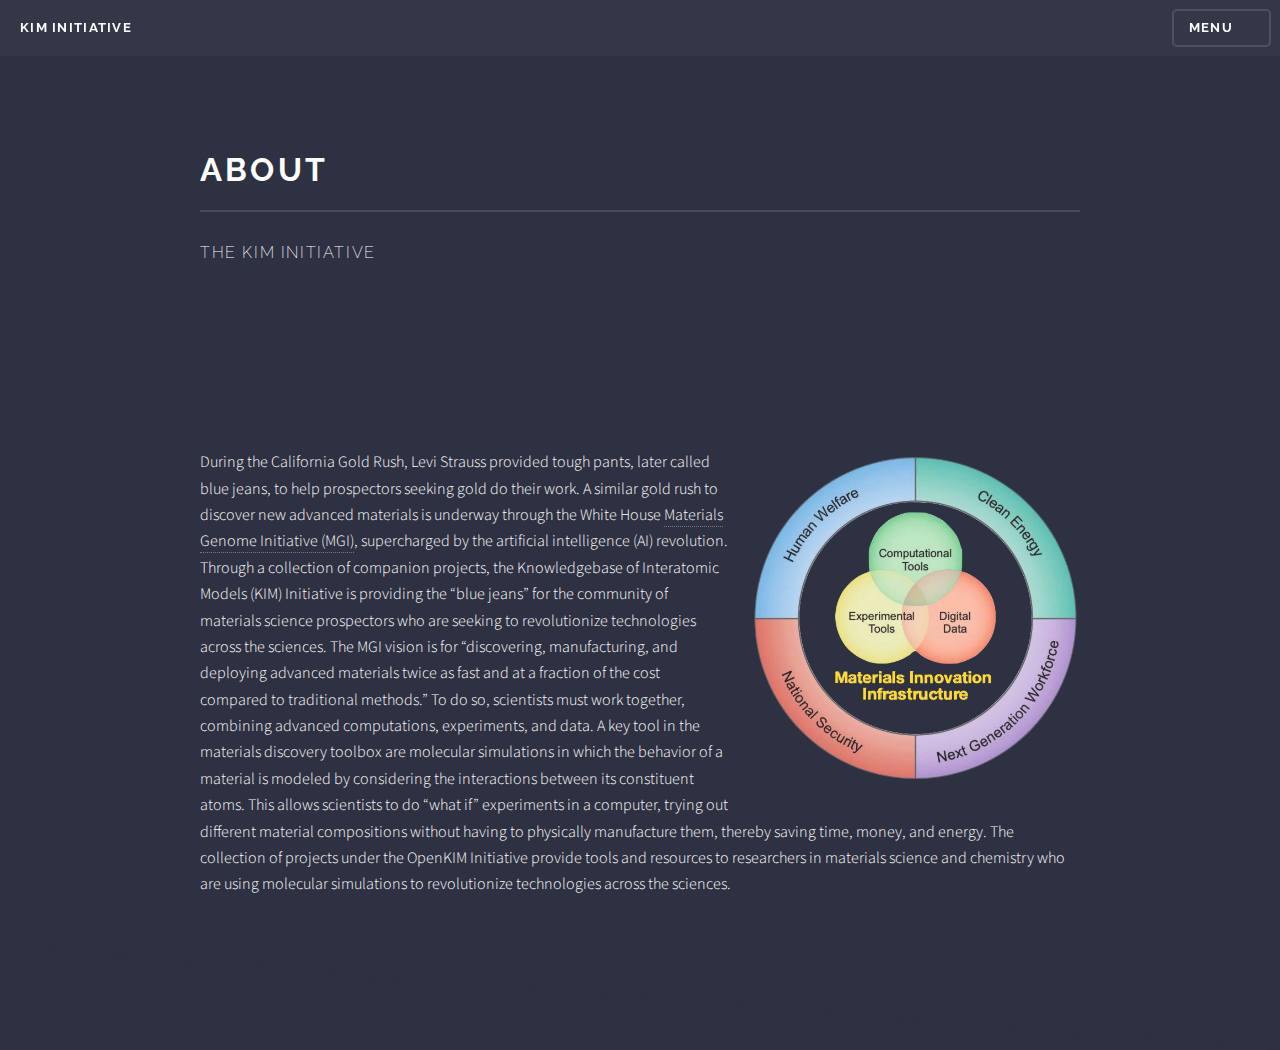
==== commit f31f3953: "Replaced MGI image with one with improved text" ====
--- a/about.html
+++ b/about.html
@@ -58,7 +58,7 @@
                 <section class="wrapper style1">
                     <div class="inner">
                         <!-- <h3 class="major">Lorem ipsum dolor</h3> -->
-                        <p><span class="image right"><img src="images/mgi_concept_structure.png"
+                        <p><span class="image right"><img src="images/mgi_concept_structure_transparent1.png"
                                     alt="The founding conceptual structure of the Materials Innovation Infrastructure. SOURCE: National Science and Technology Council, 2021, Materials Genome Initiative Strategic Plan, A Report by the Subcommittee on the Materials Genome Initiative Committee on Technology, Washington, DC: Executive Office of the President, https://www.mgi.gov/sites/default/files/documents/MGI-2021-Strategic-Plan.pdf. Courtesy of the Materials Genome Initiative." /></span>During
                             the
                             California Gold
@@ -112,4 +112,4 @@
 
 </body>
 
-</html>+</html>
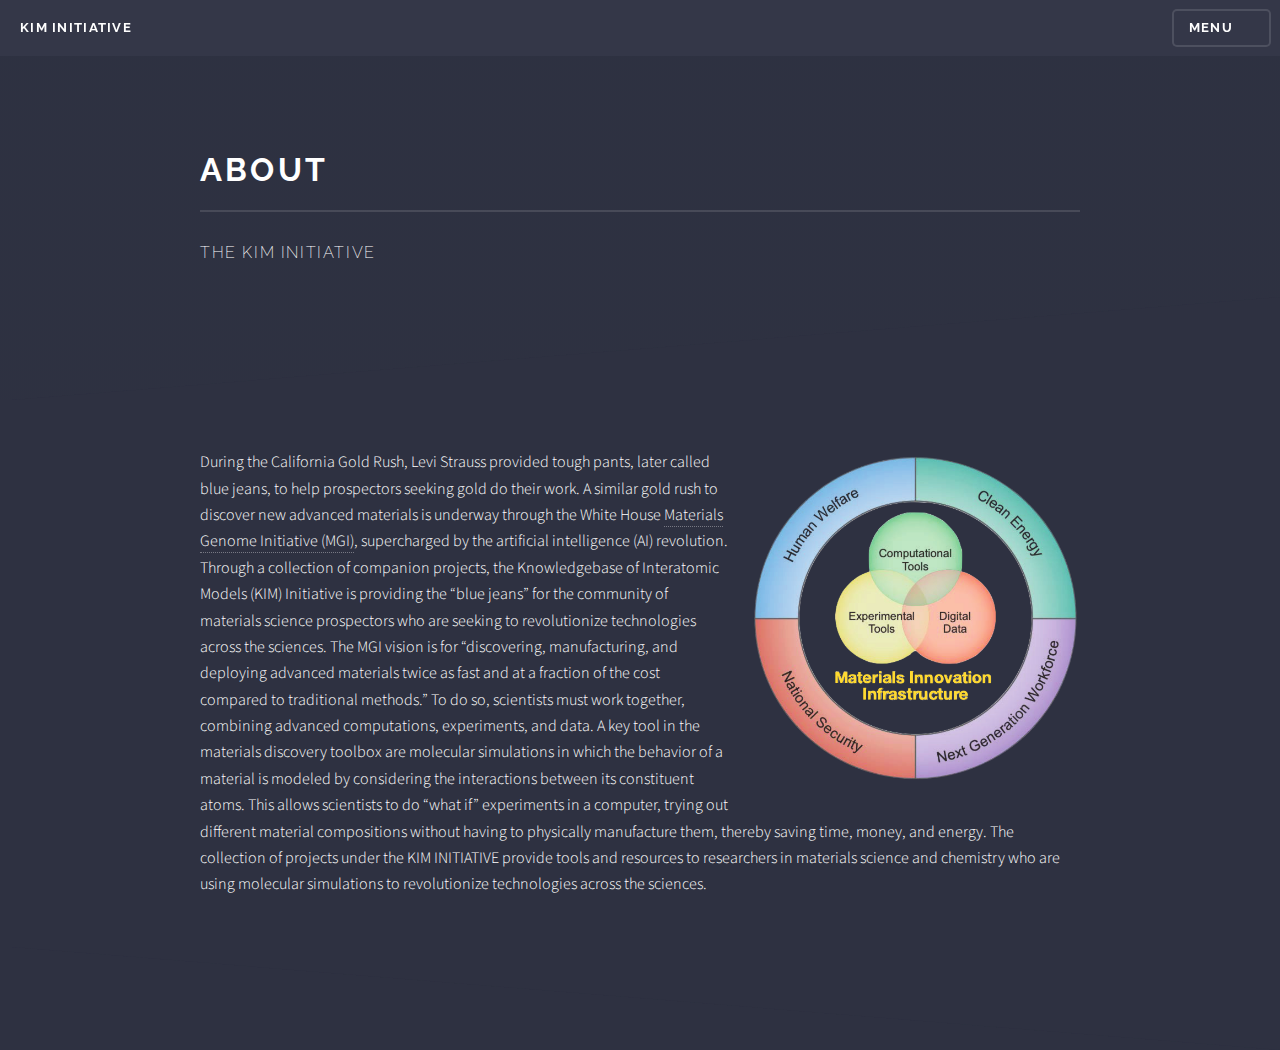
==== commit 26037ccc: "Corrected URL for MGI" ====
--- a/about.html
+++ b/about.html
@@ -60,15 +60,11 @@
                         <!-- <h3 class="major">Lorem ipsum dolor</h3> -->
                         <p><span class="image right"><img src="images/mgi_concept_structure_transparent1.png"
                                     alt="The founding conceptual structure of the Materials Innovation Infrastructure. SOURCE: National Science and Technology Council, 2021, Materials Genome Initiative Strategic Plan, A Report by the Subcommittee on the Materials Genome Initiative Committee on Technology, Washington, DC: Executive Office of the President, https://www.mgi.gov/sites/default/files/documents/MGI-2021-Strategic-Plan.pdf. Courtesy of the Materials Genome Initiative." /></span>During
-                            the
-                            California Gold
-                            Rush, Levi Strauss provided tough pants,
-                            later called blue jeans, to help prospectors seeking gold do their work. A
+                            the California Gold Rush, Levi Strauss provided tough pants, later called blue jeans, 
+		            to help prospectors seeking gold do their work. A
                             similar gold rush to discover new advanced materials is underway through
-                            the White House <a
-                                href="https://urldefense.proofpoint.com/v2/url?u=https-3A__www.mgi.gov_&d=DwIDaQ&c=slrrB7dE8n7gBJbeO0g-IQ&r=381O9jtKBxibcfT-2ivJMg&m=bTVy263Oti-pcMmK9OkUUCGPPVwXC06Tms4yRc2yTEPvdGibhcpRqh5Pj7lYFfXk&s=VzP3io6qEziQ2hsjiK24cLnwviiCS4mzLfBC6yzPMXs&e= "
-                                target="_blank">Materials
-                                Genome Initiative (MGI)</a>, supercharged by the artificial intelligence
+                            the White House <a href="https://www.mgi.gov/" target="_blank">Materials
+                	    Genome Initiative (MGI)</a>, supercharged by the artificial intelligence
                             (AI) revolution. Through a collection of companion projects, the
                             Knowledgebase of Interatomic Models (KIM) Initiative is providing the
                             “blue jeans” for the community of materials science prospectors who are
@@ -84,11 +80,9 @@
                             computer, trying out different material compositions without having to
                             physically manufacture them, thereby saving time, money, and energy.
 
-                            The collection of projects under the OpenKIM Initiative provide tools and
+                            The collection of projects under the KIM INITIATIVE provide tools and
                             resources to researchers in materials science and chemistry who are using
                             molecular simulations to revolutionize technologies across the sciences.</p>
-
-
                     </div>
                 </section>
 
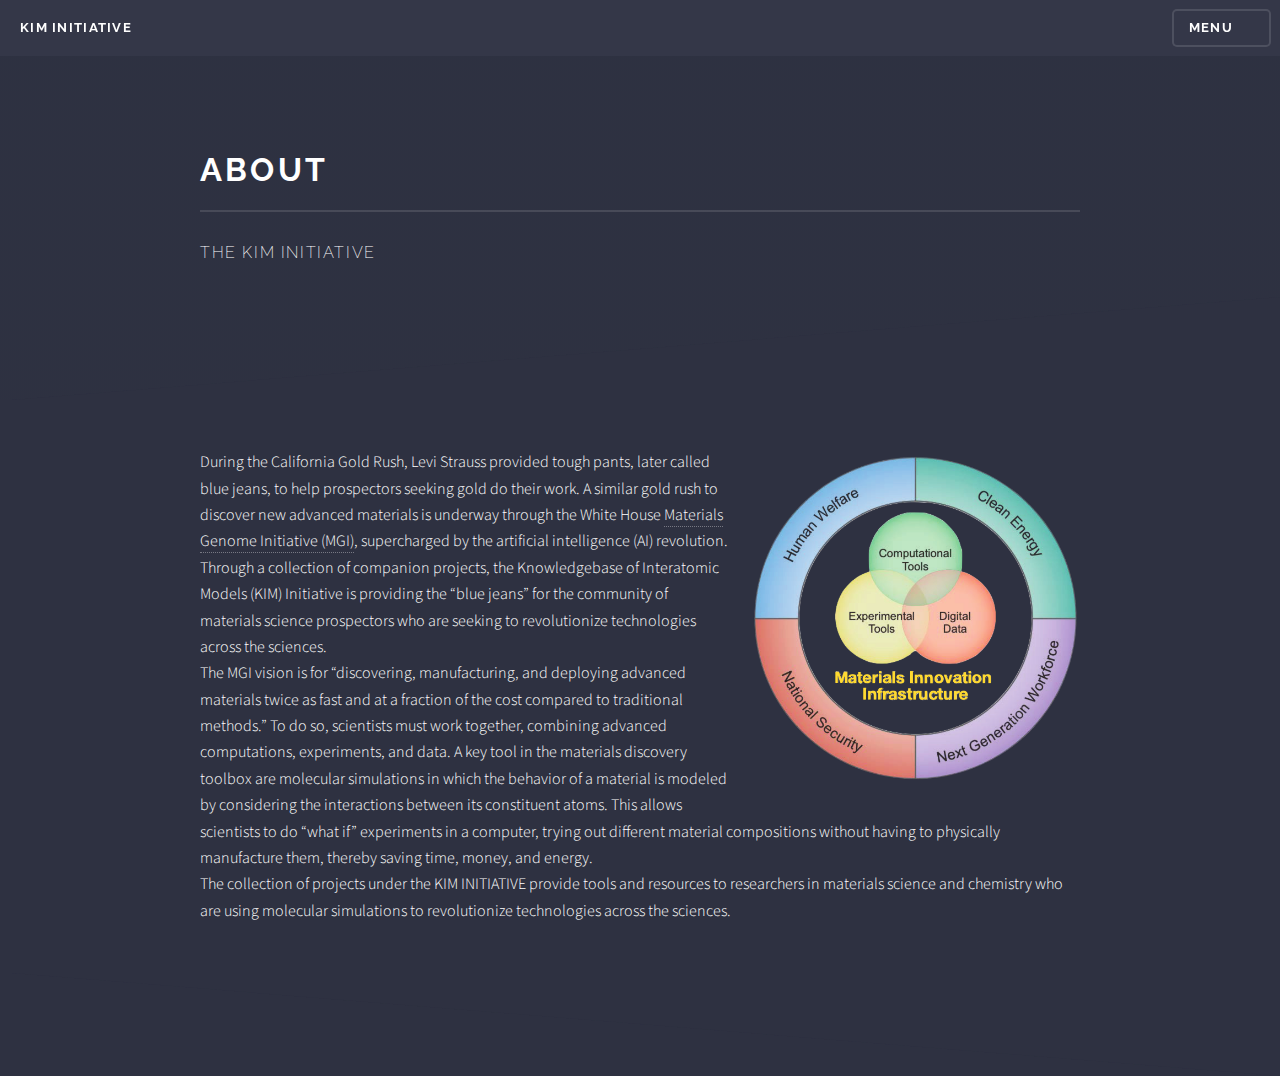
==== commit 11dfb56a: "Added line breaks between paragraphs" ====
--- a/about.html
+++ b/about.html
@@ -68,7 +68,7 @@
                             (AI) revolution. Through a collection of companion projects, the
                             Knowledgebase of Interatomic Models (KIM) Initiative is providing the
                             “blue jeans” for the community of materials science prospectors who are
-                            seeking to revolutionize technologies across the sciences.
+                            seeking to revolutionize technologies across the sciences. <br>
 
                             The MGI vision is for “discovering, manufacturing, and deploying advanced
                             materials twice as fast and at a fraction of the cost compared to
@@ -78,7 +78,7 @@
                             material is modeled by considering the interactions between its
                             constituent atoms. This allows scientists to do “what if” experiments in a
                             computer, trying out different material compositions without having to
-                            physically manufacture them, thereby saving time, money, and energy.
+                            physically manufacture them, thereby saving time, money, and energy. <br>
 
                             The collection of projects under the KIM INITIATIVE provide tools and
                             resources to researchers in materials science and chemistry who are using
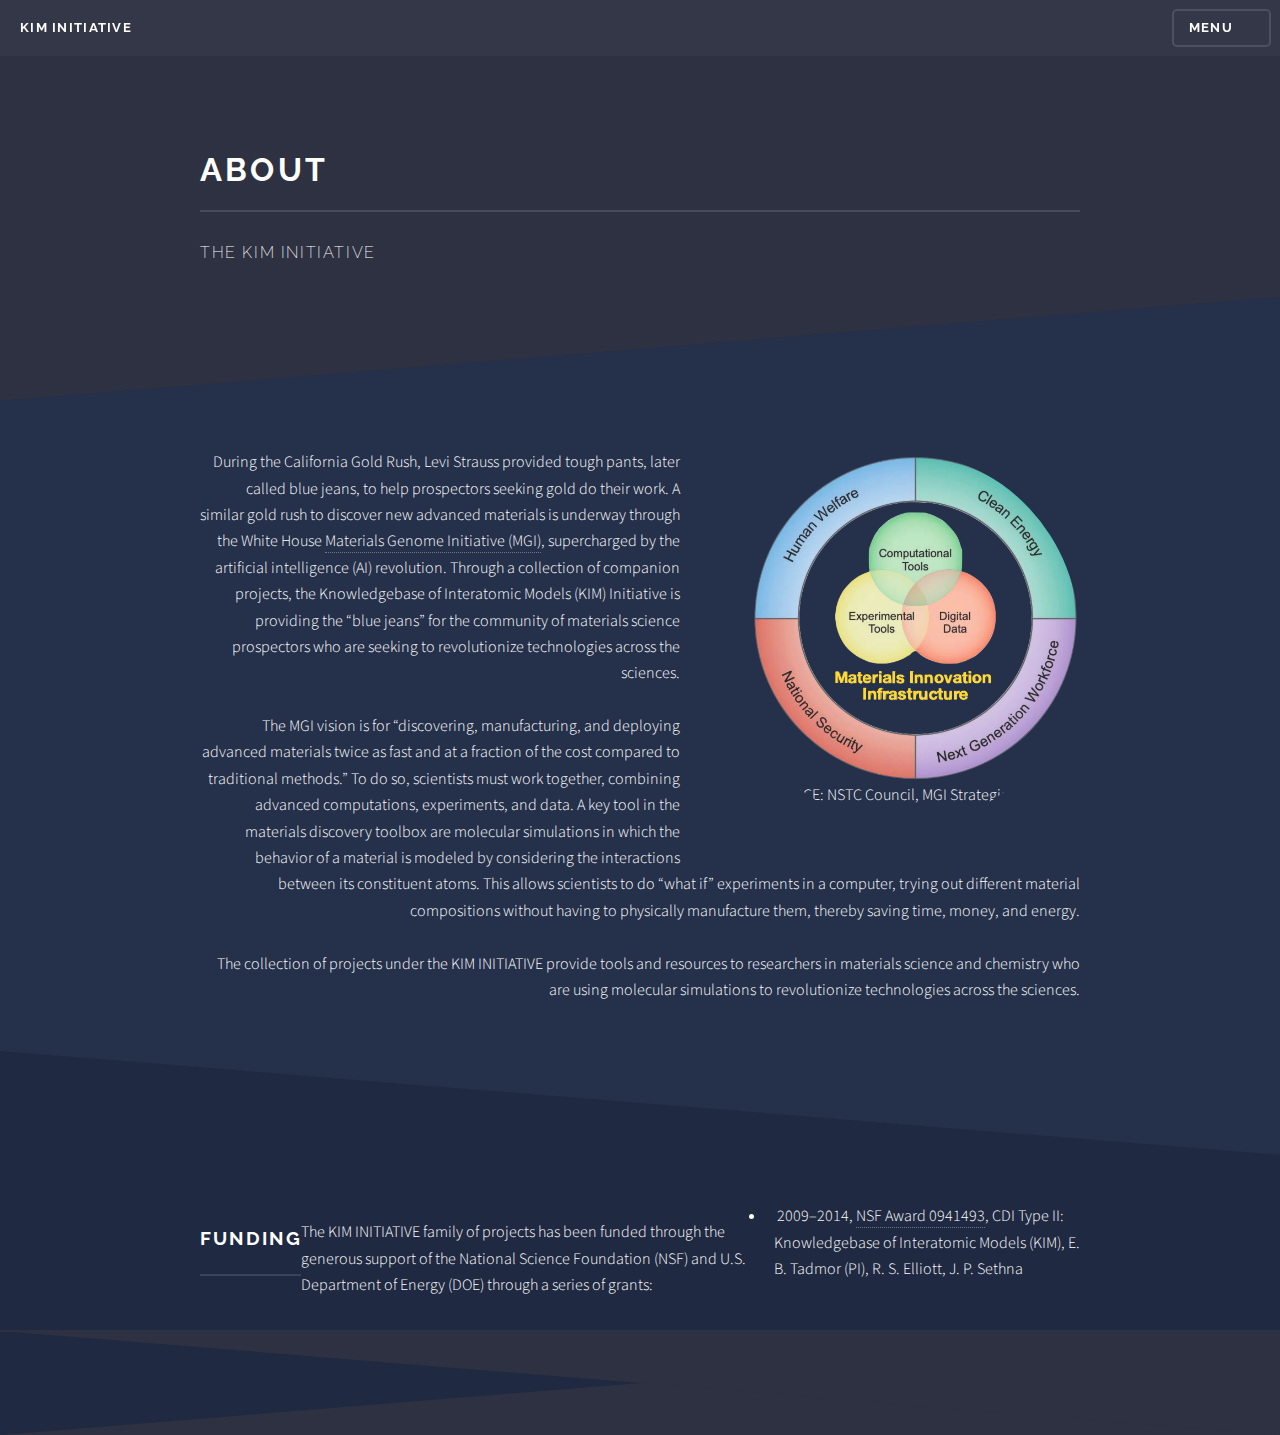
==== commit 9dd50100: "Fixing funding format" ====
--- a/about.html
+++ b/about.html
@@ -55,20 +55,21 @@
 
             <!-- Content -->
             <div class="wrapper">
-                <section class="wrapper style1">
+                <section class="wrapper spotlight style1">
                     <div class="inner">
                         <!-- <h3 class="major">Lorem ipsum dolor</h3> -->
                         <p><span class="image right"><img src="images/mgi_concept_structure_transparent1.png"
-                                    alt="The founding conceptual structure of the Materials Innovation Infrastructure. SOURCE: National Science and Technology Council, 2021, Materials Genome Initiative Strategic Plan, A Report by the Subcommittee on the Materials Genome Initiative Committee on Technology, Washington, DC: Executive Office of the President, https://www.mgi.gov/sites/default/files/documents/MGI-2021-Strategic-Plan.pdf. Courtesy of the Materials Genome Initiative." /></span>During
-                            the California Gold Rush, Levi Strauss provided tough pants, later called blue jeans, 
-		            to help prospectors seeking gold do their work. A
+                                    alt="The founding conceptual structure of the Materials Innovation Infrastructure. SOURCE: National Science and Technology Council, 2021, Materials Genome Initiative Strategic Plan, A Report by the Subcommittee on the Materials Genome Initiative Committee on Technology, Washington, DC: Executive Office of the President, https://www.mgi.gov/sites/default/files/documents/MGI-2021-Strategic-Plan.pdf. Courtesy of the Materials Genome Initiative." />SOURCE:
+                                NSTC Council, MGI Strategic Plan, 2021</span>During
+                            the California Gold Rush, Levi Strauss provided tough pants, later called blue jeans,
+                            to help prospectors seeking gold do their work. A
                             similar gold rush to discover new advanced materials is underway through
                             the White House <a href="https://www.mgi.gov/" target="_blank">Materials
-                	    Genome Initiative (MGI)</a>, supercharged by the artificial intelligence
+                                Genome Initiative (MGI)</a>, supercharged by the artificial intelligence
                             (AI) revolution. Through a collection of companion projects, the
                             Knowledgebase of Interatomic Models (KIM) Initiative is providing the
                             “blue jeans” for the community of materials science prospectors who are
-                            seeking to revolutionize technologies across the sciences. <br>
+                            seeking to revolutionize technologies across the sciences. <br><br>
 
                             The MGI vision is for “discovering, manufacturing, and deploying advanced
                             materials twice as fast and at a fraction of the cost compared to
@@ -78,13 +79,31 @@
                             material is modeled by considering the interactions between its
                             constituent atoms. This allows scientists to do “what if” experiments in a
                             computer, trying out different material compositions without having to
-                            physically manufacture them, thereby saving time, money, and energy. <br>
+                            physically manufacture them, thereby saving time, money, and energy. <br><br>
 
                             The collection of projects under the KIM INITIATIVE provide tools and
                             resources to researchers in materials science and chemistry who are using
                             molecular simulations to revolutionize technologies across the sciences.</p>
                     </div>
                 </section>
+
+		<!-- Funding -->
+		<section id="funding" class="wrapper alt spotlight style2">
+			<div class="inner">
+				<h2 class="major">FUNDING</h2>
+				<p></p>The KIM INITIATIVE family of projects has been funded through the generous support of the National Science Foundation (NSF) 
+				and U.S. Department of Energy (DOE) through a series of grants:</p>
+				<p>
+					<ul>
+						<li><img src-"images/nsf_logo_transparent.png" alt="" />
+							2009–2014, <a href="https://www.nsf.gov/awardsearch/showAward?AWD_ID=0941493">NSF Award 0941493</a>, 
+							CDI Type II: Knowledgebase of Interatomic Models (KIM), 
+							E. B. Tadmor (PI), R. S. Elliott, J. P. Sethna
+						</li>
+					</ul>
+				</p>
+			</div>
+		</section>
 
             </div>
         </section>
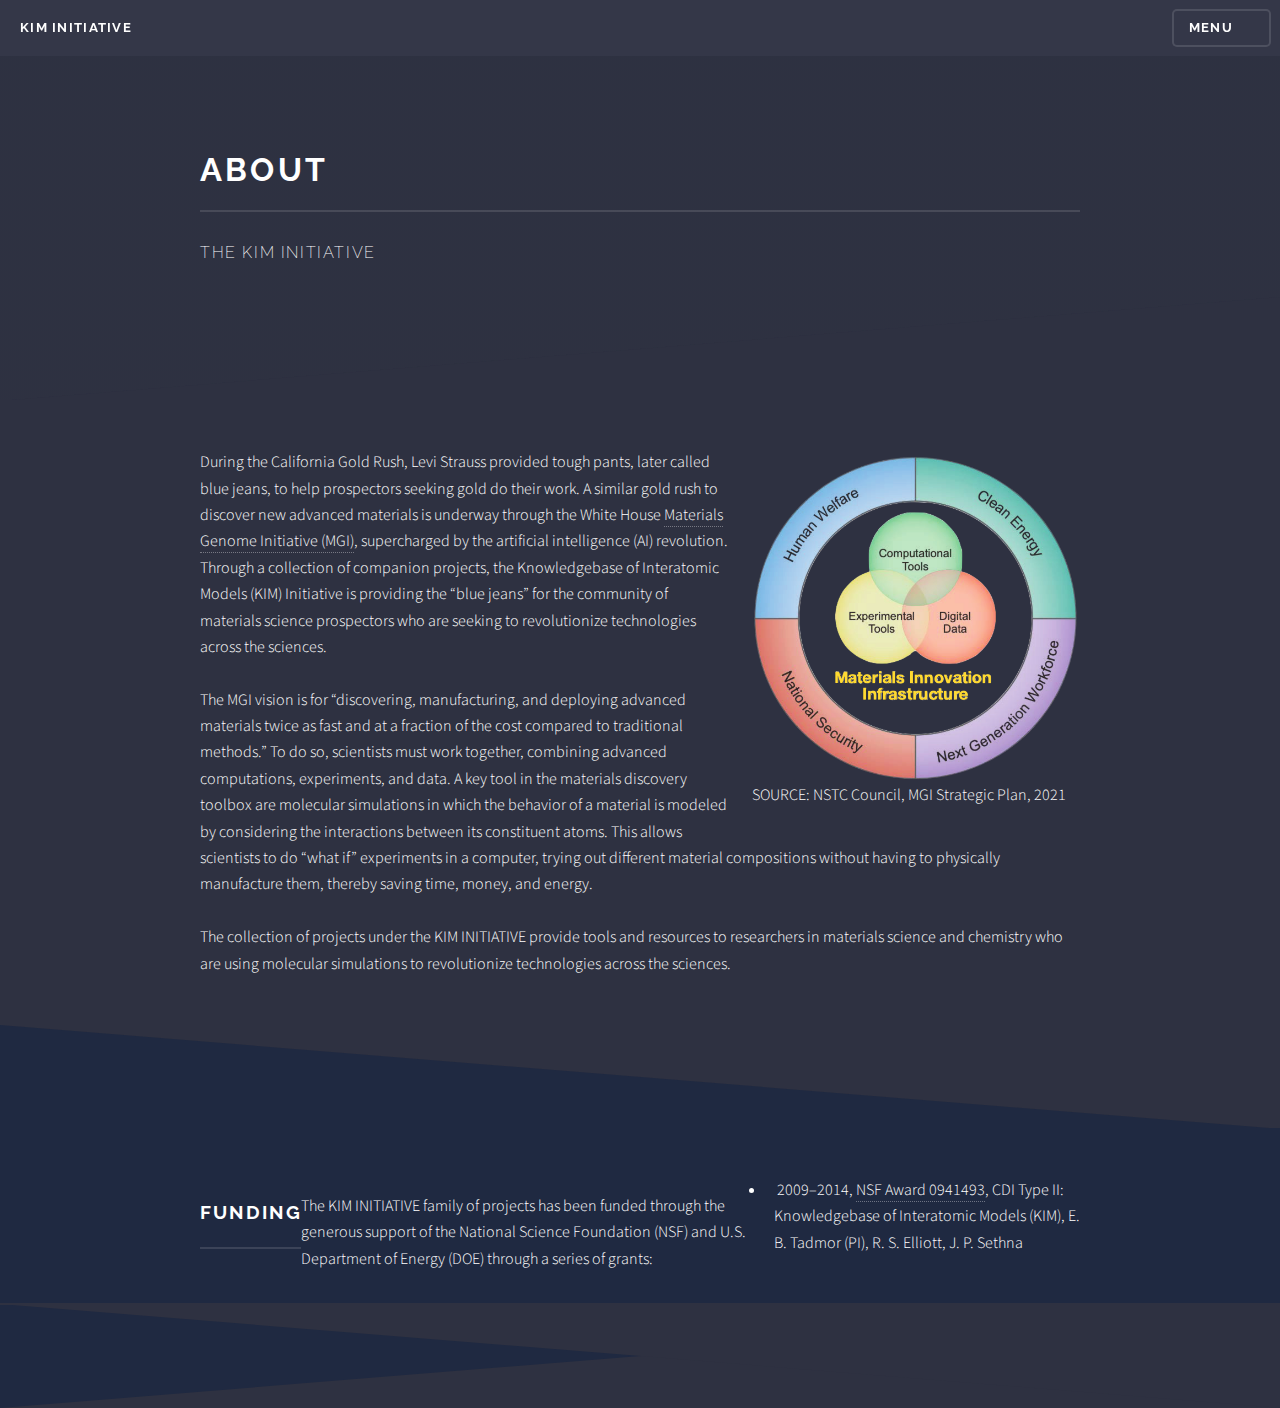
==== commit 5e92e9c3: "Added commented list items for funding grants" ====
--- a/about.html
+++ b/about.html
@@ -55,7 +55,7 @@
 
             <!-- Content -->
             <div class="wrapper">
-                <section class="wrapper spotlight style1">
+                <section class="wrapper style1">
                     <div class="inner">
                         <!-- <h3 class="major">Lorem ipsum dolor</h3> -->
                         <p><span class="image right"><img src="images/mgi_concept_structure_transparent1.png"
@@ -101,6 +101,20 @@
 							E. B. Tadmor (PI), R. S. Elliott, J. P. Sethna
 						</li>
 					</ul>
+				<!--
+				<li><p>2014–2018, <a href="https://www.nsf.gov/awardsearch/showAward?AWD_ID=1408211">NSF Award 1408211</a>, Collaborative Research: CDS&amp;E: Systematic Multiscale Modeling using the Knowledgebase of Interatomic Models (KIM), E. B. Tadmor (PI), R. S. Elliott, J. P. Sethna</p>
+				</li>
+				<li><p>2018–2024, <a href="https://www.nsf.gov/awardsearch/showAward?AWD_ID=1834251">NSF Awards 1834251</a>  Collaborative Research: Reliable Materials Simulation based on the Knowledgebase of Interatomic Models (KIM), E. B. Tadmor (PI), R. S. Elliott, G. Karypis, M. K. Transtrum</p>
+				</li>
+				<li><p>2019–2024, <a href="https://www.nsf.gov/awardsearch/showAward?AWD_ID=1931304">NSF Awards 1931304</a>, Collaborative Research: Framework: Cyberloop for Accelerated Bionanomaterials Design, H. Heinz (PI), W. Im, E. B. Tadmor</p>
+				</li>
+				<li><p>2020–2024, <a href="https://www.nsf.gov/awardsearch/showAward?AWD_ID=2039575">NSF Award 2039575</a>, Data CI Pilot: CI-Based Collaborative Development of Data-Driven Interatomic Potentials for Predictive Molecular Simulations, E. B. Tadmor (PI), R. S. Elliott, S. Martiniani</p>
+				</li>
+				<li><p>2022–2025, under the auspices of the DOE by LLNL under Contract DE-AC52-07NA27344, funded by LLNL LDRD tracking code 23-SI-006, Infrastructure for the LDRD-SI Automated Framework for Predictive Atomistic Materials Simulations with Uncertainty Quantification, E. B. Tadmor (PI)</p>
+				</li>
+				<li><p>2023–2028, <a href="https://www.nsf.gov/awardsearch/showAward?AWD_ID=2311632">NSF Award 2311632</a>, GOALI: Frameworks: At-Scale Heterogeneous Data based Adaptive Development Platform for Machine Learning Models for Material and Chemistry Discovery, S. Martiniani (PI), E. B. Tadmor, G. Karypis, E. Fuemmeler, A. Gupta, A. E. Roitberg, R. Hennig, M. Liu, M. K. Transtrum, H. Rangwala</p>
+				</li>
+				-->
 				</p>
 			</div>
 		</section>
